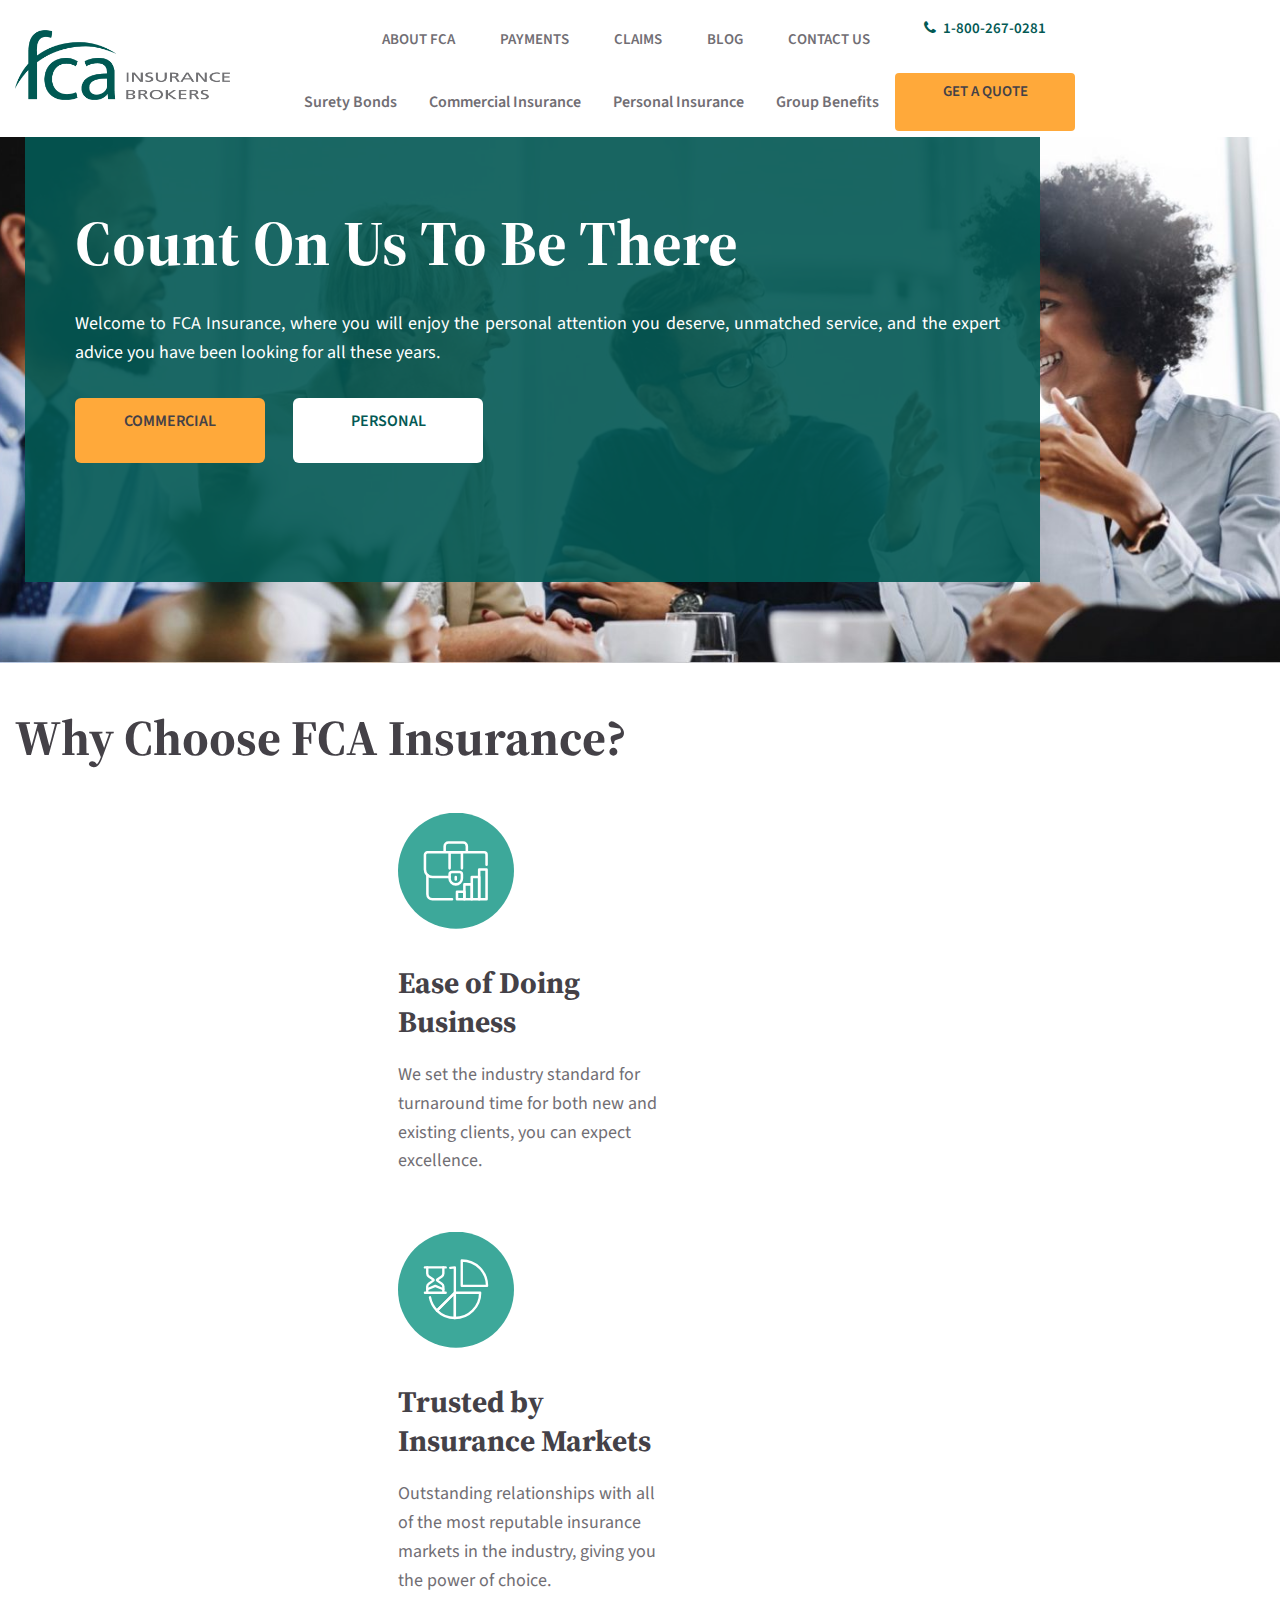
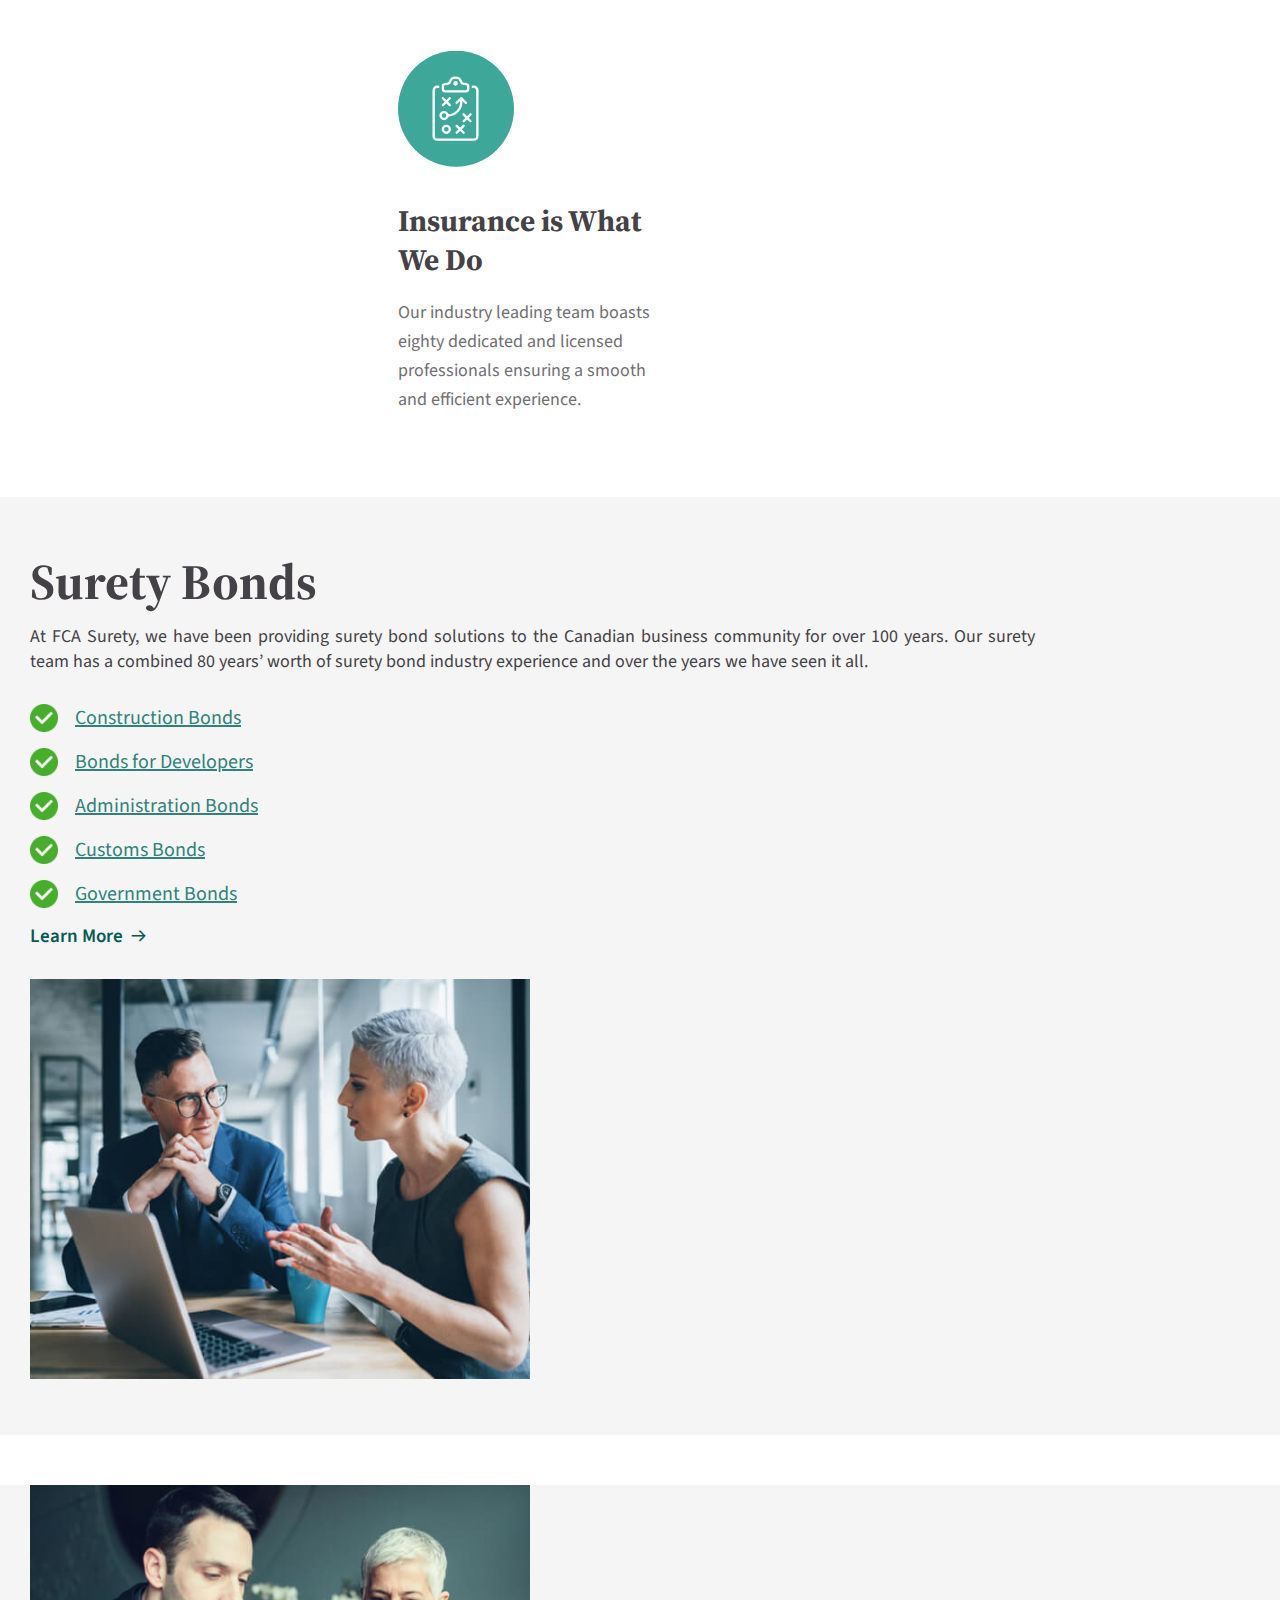
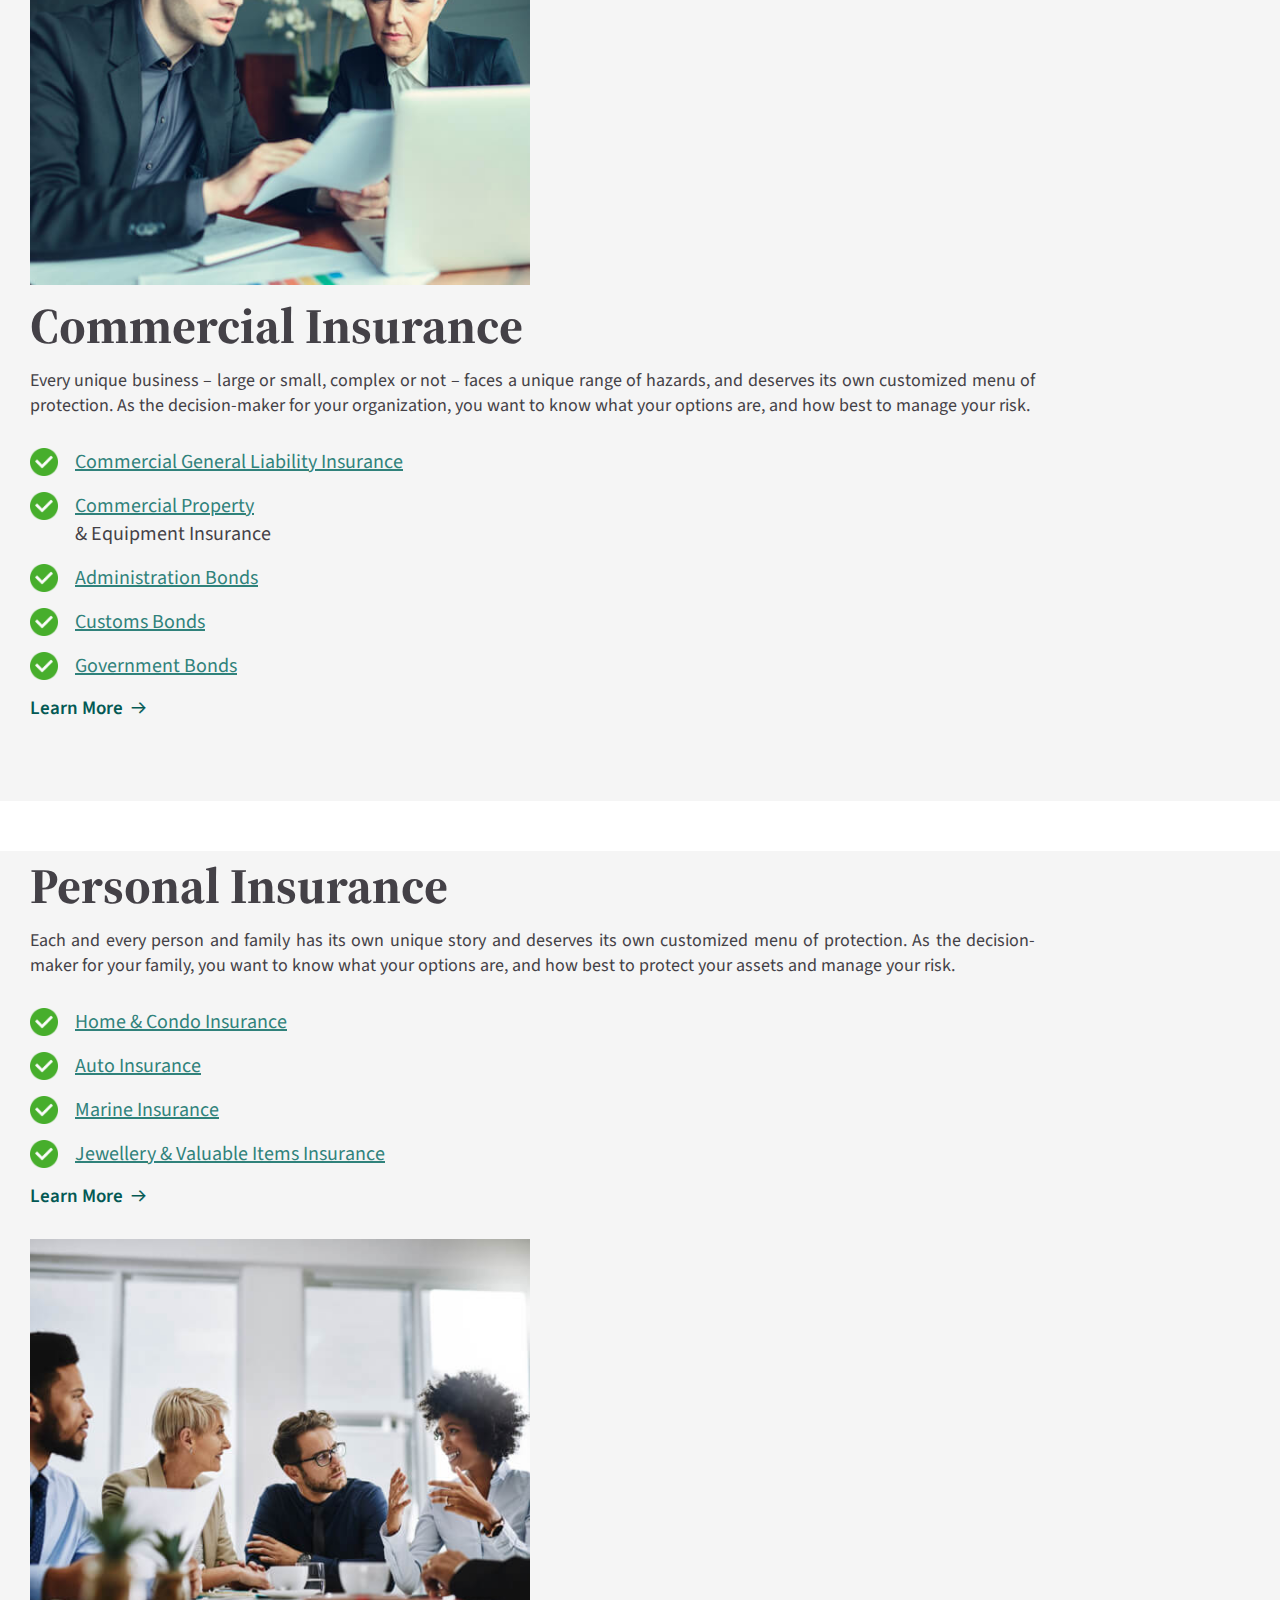
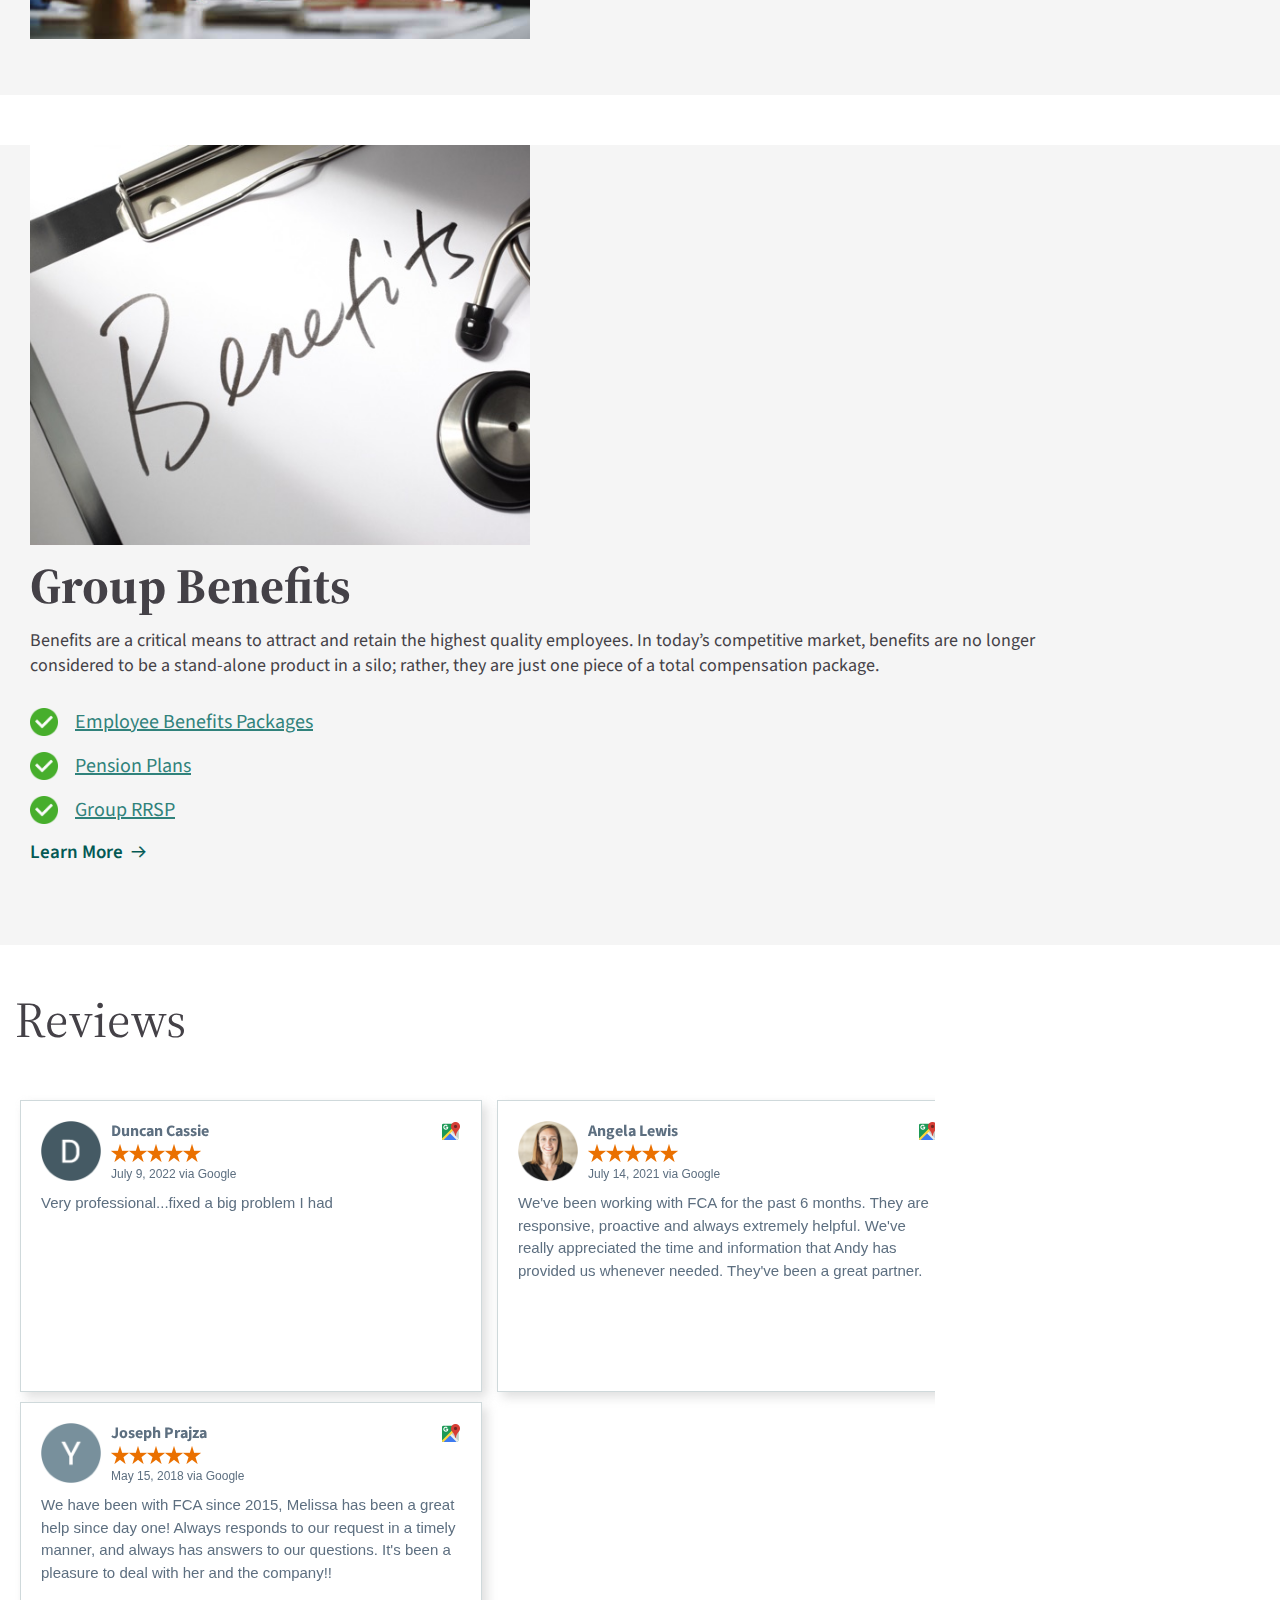
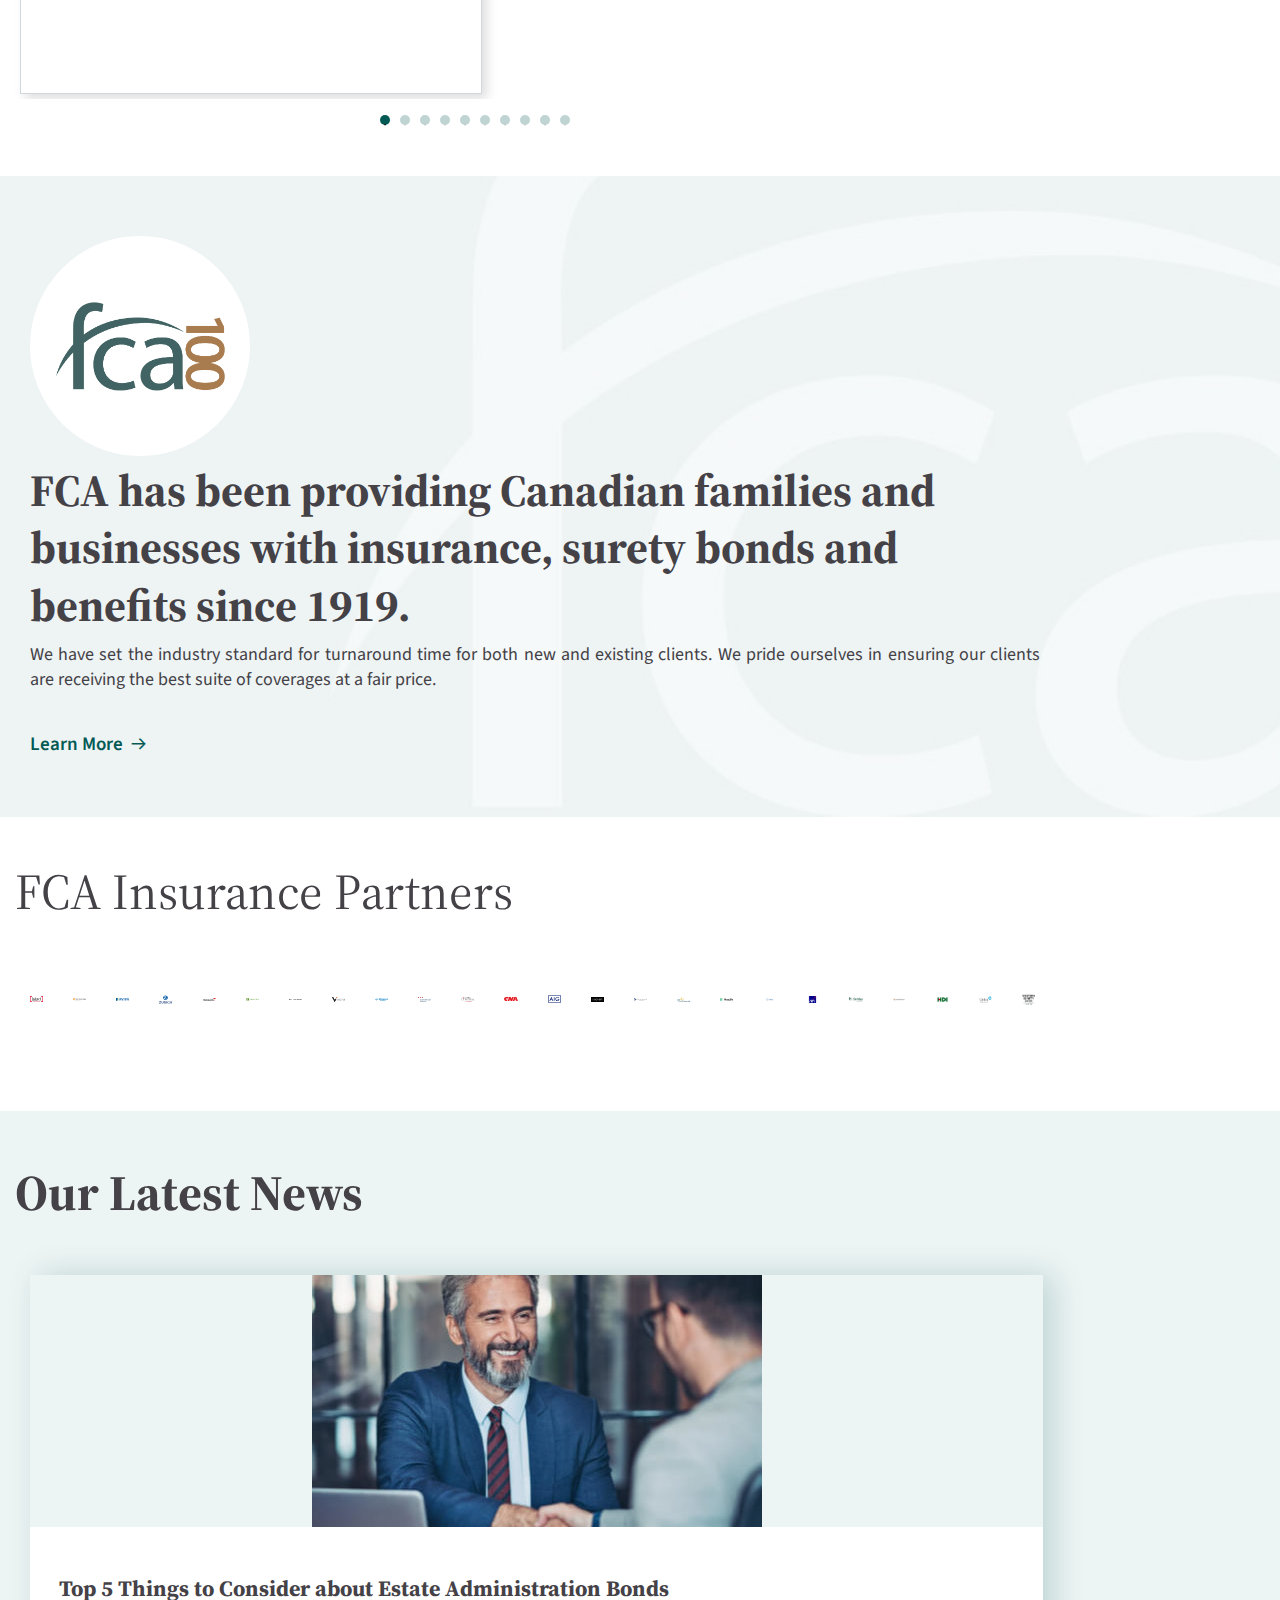
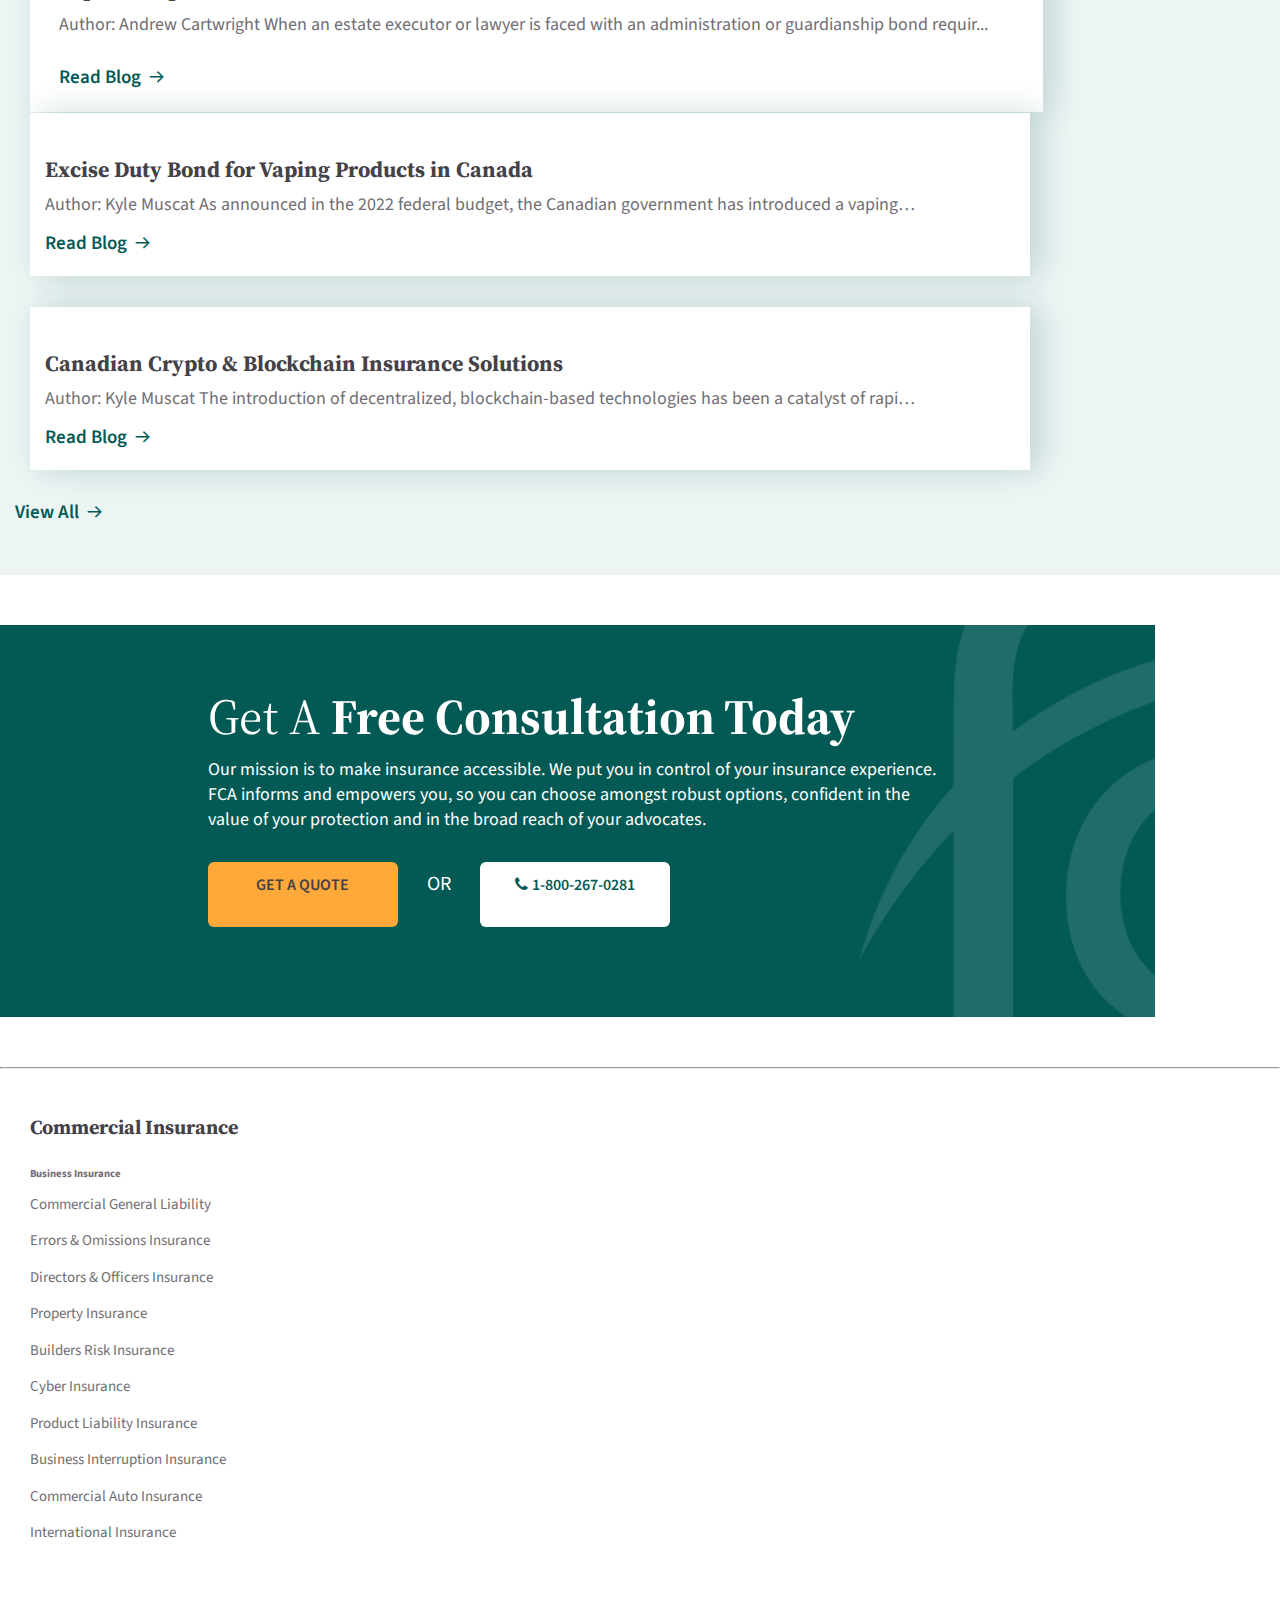
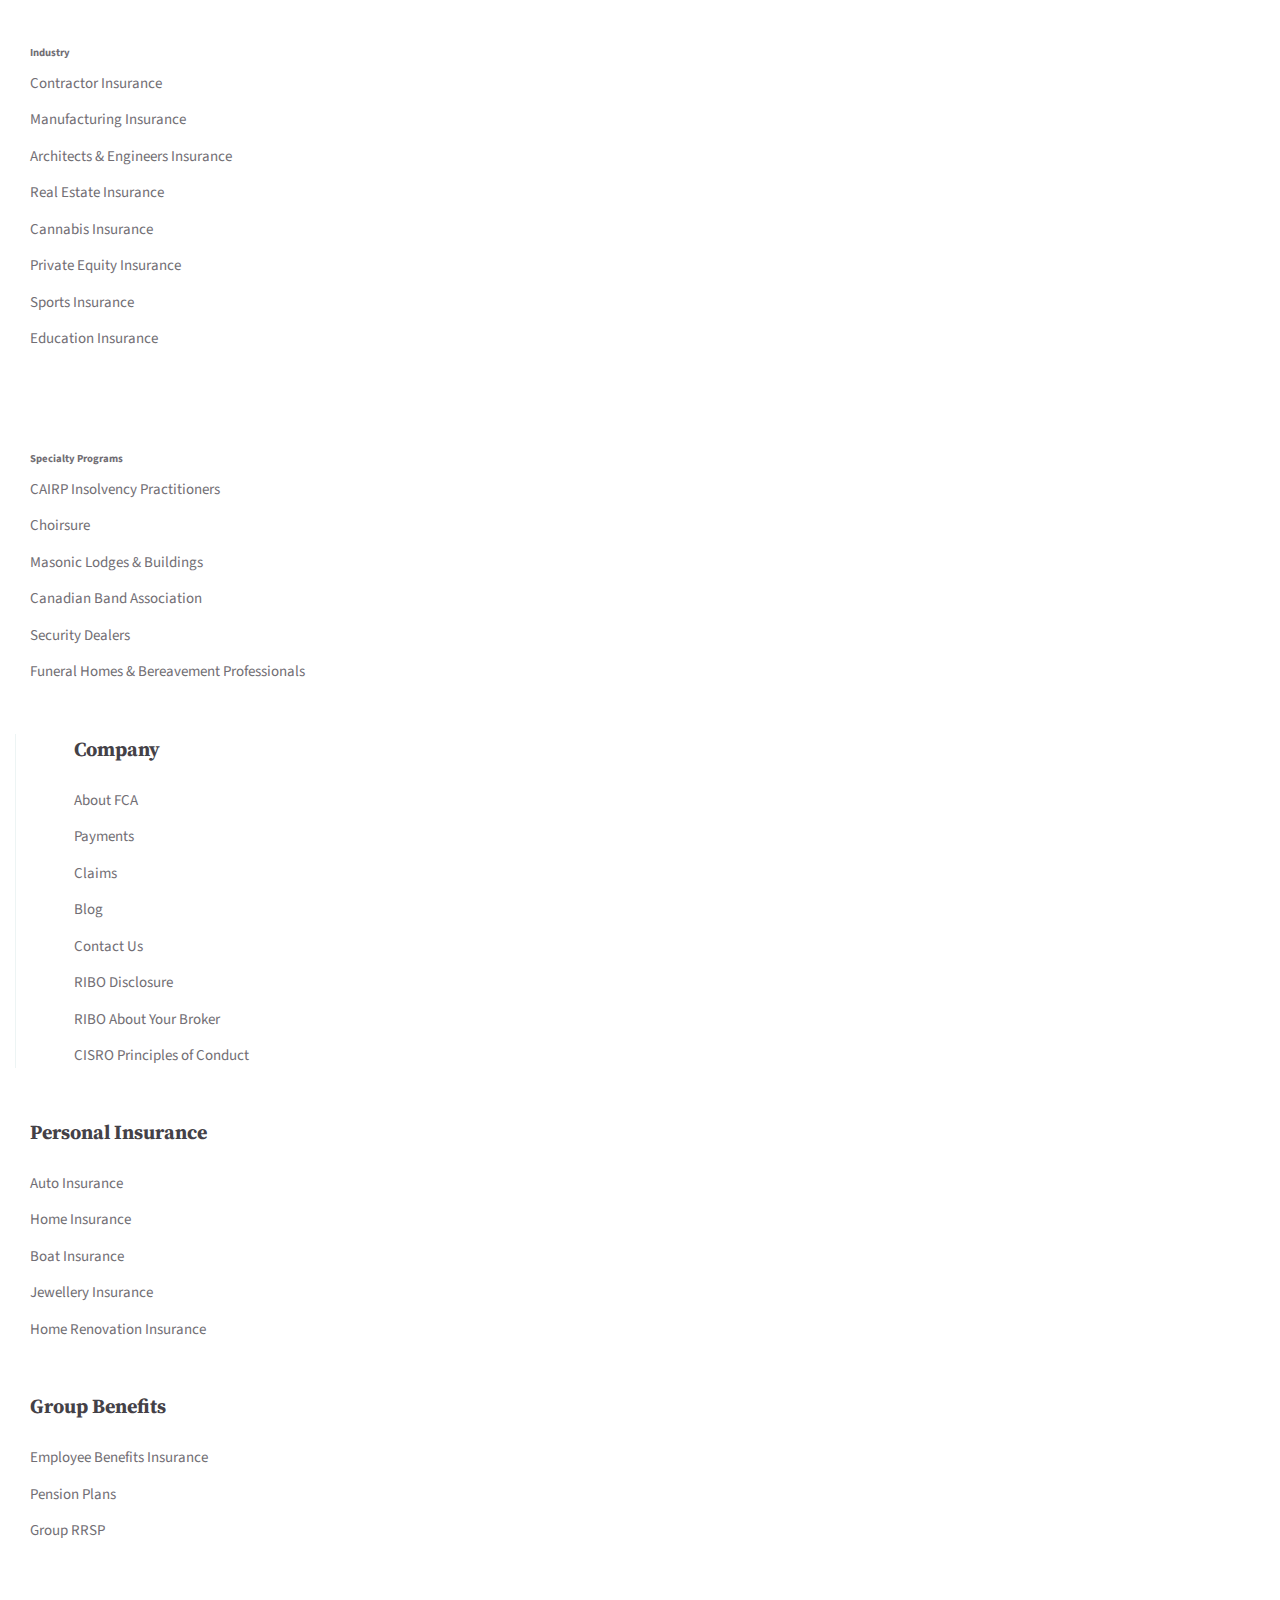
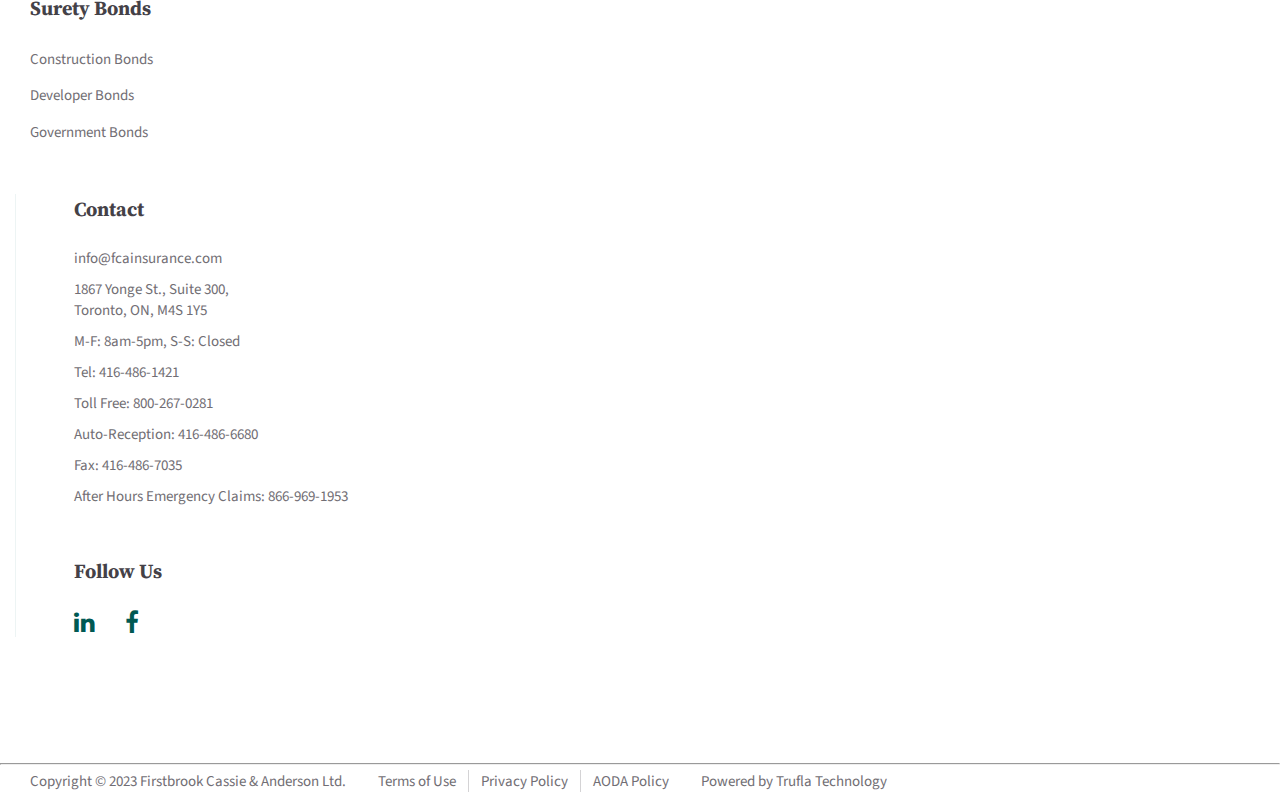
==== index.html @ ef861c51 "initial commit" ====
<!DOCTYPE html>
<html lang="en">

<head>
    <link rel="preconnect" href="https://fonts.googleapis.com">
    <link rel="preconnect" href="https://fonts.gstatic.com" crossorigin>
    <link href="https://fonts.googleapis.com/css2?family=Source+Serif+Pro:wght@400;600;700;900&display=swap" rel="stylesheet">
    <link rel="preconnect" href="https://fonts.googleapis.com">
    <link rel="preconnect" href="https://fonts.gstatic.com" crossorigin>
    <link href="https://fonts.googleapis.com/css2?family=Source+Sans+Pro:wght@400;600;700;900&display=swap" rel="stylesheet">
    <link href="https://cdn.jsdelivr.net/npm/bootstrap@5.2.2/dist/css/bootstrap.min.css" rel="stylesheet" integrity="sha384-Zenh87qX5JnK2Jl0vWa8Ck2rdkQ2Bzep5IDxbcnCeuOxjzrPF/et3URy9Bv1WTRi" crossorigin="anonymous">
    <link rel="stylesheet" href="https://cdnjs.cloudflare.com/ajax/libs/font-awesome/4.7.0/css/font-awesome.min.css">
    <meta charset="UTF-8">
    <meta http-equiv="X-UA-Compatible" content="IE=edge">
    <meta name="viewport" content="width=device-width, initial-scale=1.0">
    <title>Commercial & Personal Insurance | FCA Insurance Brokers</title>
    <link rel="shortcut icon" href="/assests/images/Fevicon.png" type="image/x-icon">
    <link rel="stylesheet" href="/assests/css/slick-theme.css">
    <link rel="stylesheet" href="/assests/css/slick.css">
    <link rel="stylesheet" href="/assests/css/main.css">
</head>

<body>
    <div id="wrapper">
        <!-- < -- Header section-- > -->
        <header class="site-header">
            <div class="container">
                <div class="header-wrap">
                    <div class="site-logo">
                        <a href="index.html">
                            <img src="./assests/images/site-logo.svg" alt="site-logo">
                        </a>
                    </div>
                    <div class="nav-bar">
                        <nav class="top-nav">
                            <ul>
                                <li>
                                    <a href="about-FCA.html">About FCA</a>
                                    <ul class="sub-menu">
                                        <li>
                                            <a href="#">Leadership Team</a>
                                        </li>
                                        <li>
                                            <a href="#">Client Executive Team</a>
                                        </li>
                                        <li>
                                            <a href="#">Community Involvement</a>
                                        </li>
                                        <li>
                                            <a href="#">Associations</a>
                                        </li>
                                        <li>
                                            <a href="#">FAQ</a>
                                        </li>
                                    </ul>
                                </li>
                                <li>
                                    <a href="payments.html">Payments</a>
                                </li>
                                <li>
                                    <a href="#">Claims</a>
                                </li>
                                <li>
                                    <a href="#">Blog</a>
                                </li>
                                <li>
                                    <a href="#">Contact Us</a>
                                </li>
                            </ul>
                            <div class="btn--call dis-flex align-center">
                                <a href="tel:18002670281">
                                    <i class="fa fa-phone" aria-hidden="true"></i>
                                    <span>1-800-267-0281</span>
                                </a>
                            </nav>
                        </nav>
                        <nav class="secondary-nav">
                            <ul>
                                <li class="sub-menu_three-child">
                                    <a href="#">Surety Bonds</a>
                                    <ul class="sub-menu-bonds">
                                        <li class="sub-menu-chil">
                                            <a href="#" class="title">Construction Bonds</a>
                                            <ul class="sub-menu-children">
                                                <li>
                                                    <a href="#">Bid Bonds</a>
                                                </li>
                                                <li>
                                                    <a href="#">Performance Bonds</a>
                                                </li>
                                                <li>
                                                    <a href="#">Labour & Material Payment Bonds</a>
                                                </li>
                                                <li>
                                                    <a href="#">FirstBond™ for New Contractors</a>
                                                </li>
                                                <li>
                                                    <a href="#">Construction Lien Bonds</a>
                                                </li>
                                            </ul>
                                        </li>
                                        <li class="sub-menu-chil">
                                            <a href="#" class="title">Developer Bonds</a>
                                            <ul class="sub-menu-children">
                                                <li>
                                                    <a href="#">Tarion Marketing & Warranty Bonds</a>
                                                </li>
                                                <li>
                                                    <a href="#">Deposit Financing Insurance</a>
                                                </li>
                                                <li>
                                                    <a href="#">Site Agreement & Subdivision Bonds</a>
                                                </li>
                                            </ul>
                                        </li>
                                        <li class="sub-menu-chil">
                                            <a href="#" class="title">Government Bonds</a>
                                            <ul class="sub-menu-children">
                                                <li>
                                                    <a href="#">Administration Bonds</a>
                                                </li>
                                                <li>
                                                    <a href="#">License and Permit Surety Bonds</a>
                                                </li>
                                                <li>
                                                    <a href="#">Customs Bonds</a>
                                                </li>
                                                <li>
                                                    <a href="#">Freight Broker Bonds</a>
                                                </li>
                                                <li>
                                                    <a href="#">Reclamation Bonds</a>
                                                </li>
                                            </ul>
                                        </li>
                                    </ul>
                                </li>
                                <li class="sub-menu_three-child">
                                    <a href="#">Commercial Insurance</a>
                                    <ul class="sub-menu-bonds">
                                        <li class="sub-menu-chil">
                                            <a href="#" class="title">Business Insurance</a>
                                            <ul class="sub-menu-children">
                                                <li>
                                                    <a href="#">Commercial General Liability</a>
                                                </li>
                                                <li>
                                                    <a href="#">Errors & Omissions Insurance</a>
                                                </li>
                                                <li>
                                                    <a href="#">Directors & Officers Insurance</a>
                                                </li>
                                                <li>
                                                    <a href="#">Property Insurance</a>
                                                </li>
                                                <li>
                                                    <a href="#">Builders Risk Insurance</a>
                                                </li>
                                                <li>
                                                    <a href="#">Cyber Insurance</a>
                                                </li>
                                                <li>
                                                    <a href="#">Product Liability Insurance</a>
                                                </li>
                                                <li>
                                                    <a href="#">Business Interruption Insurance</a>
                                                </li>
                                                <li>
                                                    <a href="#">Commercial Auto Insurance</a>
                                                </li>
                                                <li>
                                                    <a href="#">International Insurance</a>
                                                </li>
                                            </ul>
                                        </li>
                                        <li class="sub-menu-chil">
                                            <a href="#" class="title">Industry</a>
                                            <ul class="sub-menu-children">
                                                <li>
                                                    <a href="#">Contractor Insurance</a>
                                                </li>
                                                <li>
                                                    <a href="#">Manufacturing Insurance</a>
                                                </li>
                                                <li>
                                                    <a href="#">Architects & Engineers Insurance</a>
                                                </li>
                                                <li>
                                                    <a href="#">Real Estate Insurance</a>
                                                </li>
                                                <li>
                                                    <a href="#">Cannabis Insurance</a>
                                                </li>
                                                <li>
                                                    <a href="#">Private Equity Insurance</a>
                                                </li>
                                                <li>
                                                    <a href="#">Sports Insurance</a>
                                                </li>
                                                <li>
                                                    <a href="#">Education Insurance</a>
                                                </li>
                                            </ul>
                                        </li>
                                        <li class="sub-menu-chil">
                                            <a href="#" class="title">Specialty Programs</a>
                                            <ul class="sub-menu-children">
                                                <li>
                                                    <a href="#">CAIRP Insolvency Practitioners</a>
                                                </li>
                                                <li>
                                                    <a href="#">Choirsure</a>
                                                </li>
                                                <li>
                                                    <a href="#">Masonic Lodges & Buildings</a>
                                                </li>
                                                <li>
                                                    <a href="#">Canadian Band Association</a>
                                                </li>
                                                <li>
                                                    <a href="#">Security Dealers</a>
                                                </li>
                                                <li>
                                                    <a href="#">Funeral Homes & Bereavement Professionals</a>
                                                </li>
                                            </ul>
                                        </li>
                                    </ul>
                                </li>
                                <li class="sub-menu-children">
                                    <a href="#">Personal Insurance</a>
                                    <ul class="sub-menu-bonds">
                                        <li class="sub-menu-chil">
                                            <ul class="sub-menu-children">
                                                <li>
                                                    <a href="#">Home Insurance</a>
                                                </li>
                                                <li>
                                                    <a href="#">Boat Insurance</a>
                                                </li>
                                                <li>
                                                    <a href="#">Jewellery, Art & Collectible Insurance</a>
                                                </li>
                                                <li>
                                                    <a href="#">Home Renovation Insurance</a>
                                                </li>
                                                <li>
                                                    <a href="#">Auto Insurance</a>
                                                </li>
                                            </ul>
                                        </li>
                                    </ul>
                                </li>
                                <li class="sub-menu-children">
                                    <a href="#">Group Benefits</a>
                                    <ul class="sub-menu-bonds">
                                        <li class="sub-menu-chil">
                                            <ul class="sub-menu-children">
                                                <li>
                                                    <a href="#">Employee Benefits Insurance</a>
                                                </li>
                                                <li>
                                                    <a href="#">Pension Plans</a>
                                                </li>
                                                <li>
                                                    <a href="#">Group RRSP</a>
                                                </li>
                                            </ul>
                                        </li>
                                    </ul>
                                </li>
                            </ul>
                            <a href="#" class="btn-primary">
                                <span>Get</span>
                                <span>a</span>
                                <span>Quote</span>
                            </a>
                            <a href="tel:18002670281" class="btn--phone">
                                <i class="fa fa-phone" aria-hidden="true"></i>
                            </a>
                            <a href="#" class="menu-toggle">
                                <span></span>
                            </a>
                        </nav>
                    </div>
                </div>
            </div>
            <nav class="rightside-menu">
                <div class="header_content">
                    <a href="#">
                        <img src="/assests/images/site-logo.svg" alt="site-logo">
                    </a>
                    <a class="close-btn">
                        <i class="fa fa-times" aria-hidden="true"></i>
                    </a>
                </div>
                <div class="sub-menu">
                    <ul class="first-menu">
                        <li>
                            <a href="#">Surety Bonds</a>
                            <ul class="first-menu-child">
                                <li>
                                    <a href="#">Construction Bonds</a>
                                    <ul class="first-menu-children">
                                        <li>
                                            <a href="#">Bid Bonds</a>
                                        </li>
                                        <li>
                                            <a href="#">Performance Bonds</a>
                                        </li>
                                        <li>
                                            <a href="#">Labour & Material Payment Bonds</a>
                                        </li>
                                        <li>
                                            <a href="#">FirstBond™ for New Contractors</a>
                                        </li>
                                        <li>
                                            <a href="#">Construction Lien Bonds</a>
                                        </li>
                                    </ul>
                                </li>
                                <li>
                                    <a href="#">Developer Bonds</a>
                                    <ul class="first-menu-children">
                                        <li>
                                            <a href="#">Tarion Marketing & Warranty Bonds</a>
                                        </li>
                                        <li>
                                            <a href="#">Deposit Financing Insurance</a>
                                        </li>
                                        <li>
                                            <a href="#">Site Agreement & Subdivision Bonds</a>
                                        </li>
                                    </ul>
                                </li>
                                <li>
                                    <a href="#">Government Bonds</a>
                                    <ul class="first-menu-children">
                                        <li>
                                            <a href="#">Administration Bonds</a>
                                        </li>
                                        <li>
                                            <a href="#">License and Permit Surety Bonds</a>
                                        </li>
                                        <li>
                                            <a href="#">Customs Bonds</a>
                                        </li>
                                        <li>
                                            <a href="#">Freight Broker Bonds</a>
                                        </li>
                                        <li>
                                            <a href="#">Reclamation Bonds</a>
                                        </li>
                                    </ul>
                                </li>
                            </ul>
                        </li>
                        <li>
                            <a href="#">Commercial Insurance</a>
                            <ul class="first-menu-child">
                                <li>
                                    <a href="#">Business Insurance</a>
                                    <ul class="first-menu-children">
                                        <li>
                                            <a href="#">Commercial General Liability</a>
                                        </li>
                                        <li>
                                            <a href="#">Errors & Omissions Insurance</a>
                                        </li>
                                        <li>
                                            <a href="#">Directors & Officers Insurance</a>
                                        </li>
                                        <li>
                                            <a href="#">Property Insurance</a>
                                        </li>
                                        <li>
                                            <a href="#">Builders Risk Insurance</a>
                                        </li>
                                        <li>
                                            <a href="#">Cyber Insurance</a>
                                        </li>
                                        <li>
                                            <a href="#">Product Liability Insurance</a>
                                        </li>
                                        <li>
                                            <a href="#">Business Interruption Insurance</a>
                                        </li>
                                        <li>
                                            <a href="#">Commercial Auto Insurance</a>
                                        </li>
                                        <li>
                                            <a href="#">International Insurance</a>
                                        </li>
                                    </ul>
                                </li>
                                <li>
                                    <a href="#">Industry</a>
                                    <ul class="first-menu-children">
                                        <li>
                                            <a href="#">Contractor Insurance</a>
                                        </li>
                                        <li>
                                            <a href="#">Manufacturing Insurance</a>
                                        </li>
                                        <li>
                                            <a href="#">Architects & Engineers Insurance</a>
                                        </li>
                                        <li>
                                            <a href="#">Real Estate Insurance</a>
                                        </li>
                                        <li>
                                            <a href="#">Cannabis Insurance</a>
                                        </li>
                                        <li>
                                            <a href="#">Private Equity Insurance</a>
                                        </li>
                                        <li>
                                            <a href="#">Sports Insurance</a>
                                        </li>
                                        <li>
                                            <a href="#">Education Insurance</a>
                                        </li>
                                    </ul>
                                </li>
                                <li>
                                    <a href="#">Specialty Programs</a>
                                    <ul class="first-menu-children">
                                        <li>
                                            <a href="#">CAIRP Insolvency Practitioners</a>
                                        </li>
                                        <li>
                                            <a href="#">Choirsure</a>
                                        </li>
                                        <li>
                                            <a href="#">Masonic Lodges & Buildings</a>
                                        </li>
                                        <li>
                                            <a href="#">Canadian Band Association</a>
                                        </li>
                                        <li>
                                            <a href="#">Security Dealers</a>
                                        </li>
                                        <li>
                                            <a href="#">Funeral Homes & Bereavement Professionals</a>
                                        </li>
                                    </ul>
                                </li>
                            </ul>
                        </li>
                        <li>
                            <a href="#">Personal Insurance</a>
                            <ul class="first-menu-children child_only">
                                <li>
                                    <a href="#">Home Insurance</a>
                                </li>
                                <li>
                                    <a href="#">Boat Insurance</a>
                                </li>
                                <li>
                                    <a href="#">Jewellery, Art & Collectible Insurance</a>
                                </li>
                                <li>
                                    <a href="#">Home Renovation Insurance</a>
                                </li>
                                <li>
                                    <a href="#">Auto Insurance</a>
                                </li>
                            </ul>
                        </li>
                        <li>
                            <a href="#">Group Benefits</a>
                            <ul class="first-menu-children child_only">
                                <li>
                                    <a href="#">Employee Benefits Insurance</a>
                                </li>
                                <li>
                                    <a href="#">Pension Plans</a>
                                </li>
                                <li>
                                    <a href="#">Group RRSP</a>
                                </li>
                            </ul>
                        </li>
                        <li>
                            <a href="#">About FCA</a>
                            <ul class="first-menu-children child_only">
                                <li>
                                    <a href="#">Leadership Team</a>
                                </li>
                                <li>
                                    <a href="#">Client Executive Team</a>
                                </li>
                                <li>
                                    <a href="#">Community Involvement</a>
                                </li>
                                <li>
                                    <a href="#">Associations</a>
                                </li>
                                <li>
                                    <a href="#">FAQ</a>
                                </li>
                            </ul>
                        </li>
                        <ul class="first-menu-children d-block">
                            <li>
                                <a href="#">Payments</a>
                            </li>
                            <li>
                                <a href="#">Claims</a>
                            </li>
                            <li>
                                <a href="#">Blog</a>
                            </li>
                            <li>
                                <a href="#">Contact Us</a>
                            </li>
                        </ul>
                    </ul>
                </div>
                <div class="site-bar-btn text-center mb-4">
                    <a href="#" class="btn-primary">Get A Quote</a>
                    <a href="tel:18002670281" class="btn-primary btn-call">
                        <i class="fa fa-phone" aria-hidden="true"></i>1-800-267-0281
                    </a>
                </div>
            </nav>
            <div class="site-overlay"></div>
        </header>
        <main section="site-main">
            <section class="section section--hero">
                <div class="container">
                    <div class="row">
                        <div class="col-12 col-sm-12 col-md-7">
                            <div class="hero__content">
                                <div class="hero__card">
                                    <h1>Count On Us To Be There</h1>
                                    <p>Welcome to FCA Insurance, where you will enjoy the personal attention you deserve, unmatched service, and the expert advice you have been looking for all these years.</p>
                                    <div class="btn-grp">
                                        <a href="#" class="btn-primary">Commercial</a>
                                        <a href="#" class="btn-primary btn-secondary mr-0">Personal</a>
                                    </div>
                                </div>
                            </div>
                        </div>
                    </div>
                </div>
            </section>
            <div class="hero__content_bg cover"></div>
            <section class="section section--services">
                <div class="container">
                    <div class="section__title text-center">
                        <h1>Why Choose FCA Insurance?</h1>
                    </div>
                    <div class="services__cards">
                        <div class="row">
                            <div class="col-12 col-md-6 col-lg-4">
                                <div class="services__block text-center">
                                    <img src="/assests/images/oval-icon-bookbag.svg" alt="bookbag" width="116" height="116">
                                    <h2>Ease of Doing Business</h2>
                                    <p>We set the industry standard for turnaround time for both new and existing clients, you can expect excellence.</p>
                                </div>
                            </div>
                            <div class="col-12 col-md-6 col-lg-4">
                                <div class="services__block text-center">
                                    <img src="/assests/images/oval-icon-chart.svg" alt="chart" width="116" height="116">
                                    <h2>Trusted by Insurance Markets</h2>
                                    <p>Outstanding relationships with all of the most reputable insurance markets in the industry, giving you the power of choice.</p>
                                </div>
                            </div>
                            <div class="col-12 col-md-6 col-lg-4">
                                <div class="services__block text-center">
                                    <img src="/assests/images/oval-icon-strategy.svg" alt="strategy" width="116" height="116">
                                    <h2>Insurance is What We Do</h2>
                                    <p>Our industry leading team boasts eighty dedicated and licensed professionals ensuring a smooth and efficient experience.</p>
                                </div>
                            </div>
                        </div>
                    </div>
                </div>
            </section>
            <section class="section section--info mb-0">
                <div class="container">
                    <div class="row">
                        <div class="col-12 col-sm-6 col-md-5 order-2 order-sm-1">
                            <div class="info__text">
                                <h1>Surety Bonds</h1>
                                <p>At FCA Surety, we have been providing surety bond solutions to the Canadian business community for over 100 years. Our surety team has a combined 80 years’ worth of surety bond industry experience and over the years we have seen it all.</p>
                                <ul class="checklist">
                                    <li>
                                        <a href="#">Construction Bonds</a>
                                    </li>
                                    <li>
                                        <a href="#">Bonds for Developers</a>
                                    </li>
                                    <li>
                                        <a href="#">Administration Bonds</a>
                                    </li>
                                    <li>
                                        <a href="#">Customs Bonds</a>
                                    </li>
                                    <li>
                                        <a href="#">Government Bonds</a>
                                    </li>
                                </ul>
                                <a href="#" class="learn-more dis-inline-flex align-center">Learn More</a>
                            </div>
                        </div>
                        <div class="col-12 col-sm-6 col-md-6 order-1 order-sm-2">
                            <div class="info__image">
                                <img src="/assests/images/content-homepage-surety-bonds.jpg" alt="Business coworkers working together at office">
                            </div>
                        </div>
                    </div>
                </div>
            </section>
            <section class="section section--info pt-0 mb-0">
                <div class="container">
                    <div class="row">
                        <div class="col-12 col-sm-6 col-md-6">
                            <div class="info__image">
                                <img src="/assests/images/content-homepage-commercial-insurance.jpg" alt="Mature businesswoman, CEO, have meeting with her coworker.They are finishing paperwork. In front of them, on the desk, is laptop.">
                            </div>
                        </div>
                        <div class="col-12 col-sm-6 col-md-5">
                            <div class="info__text">
                                <h1>Commercial Insurance</h1>
                                <p>Every unique business – large or small, complex or not – faces a unique range of hazards, and deserves its own customized menu of protection. As the decision-maker for your organization, you want to know what your options are, and how best to manage your risk.</p>
                                <ul class="checklist mb-3">
                                    <li>
                                        <a href="#">Commercial General Liability Insurance</a>
                                    </li>
                                    <li>
                                        <a href="#">Commercial Property</a><br>
                                        <span> & Equipment Insurance</span>
                                    </li>
                                    <li>
                                        <a href="#">Administration Bonds</a>
                                    </li>
                                    <li>
                                        <a href="#">Customs Bonds</a>
                                    </li>
                                    <li>
                                        <a href="#">Government Bonds</a>
                                    </li>
                                </ul>
                                <a href="#" class="learn-more dis-inline-flex align-center">Learn More</a>
                            </div>
                        </div>
                    </div>
                </div>
            </section>
            <section class="section section--info pt-0 mb-0">
                <div class="container">
                    <div class="row">
                        <div class="col-12 col-sm-6 col-md-5 order-2 order-sm-1">
                            <div class="info__text">
                                <h1>Personal Insurance</h1>
                                <p>Each and every person and family has its own unique story and deserves its own customized menu of protection. As the decision-maker for your family, you want to know what your options are, and how best to protect your assets and manage your risk.</p>
                                <ul class="checklist">
                                    <li>
                                        <a href="#">Home & Condo Insurance</a>
                                    </li>
                                    <li>
                                        <a href="#">Auto Insurance</a><br>
                                    </li>
                                    <li>
                                        <a href="#">Marine Insurance</a>
                                    </li>
                                    <li>
                                        <a href="#">Jewellery & Valuable Items Insurance</a>
                                    </li>
                                </ul>
                                <a href="#" class="learn-more dis-inline-flex align-center">Learn More</a>
                            </div>
                        </div>
                        <div class="col-12 col-sm-6 order-1 order-sm-2">
                            <div class="info__image">
                                <img src="/assests/images/content-homepage-personal-insurance.jpg" alt="Shot of a group of businesspeople sitting together in a meeting">
                            </div>
                        </div>
                    </div>
                </div>
            </section>
            <section class="section section--info pt-0">
                <div class="container">
                    <div class="row">
                        <div class="col-12 col-sm-6 col-md-6">
                            <div class="info__image">
                                <img src="/assests/images/hero-employee-benefits-overlay.jpg" alt="Healthcare concept. ">
                            </div>
                        </div>
                        <div class="col-12 col-sm-6 col-md-5">
                            <div class="info__text">
                                <h1>Group Benefits</h1>
                                <p>Benefits are a critical means to attract and retain the highest quality employees. In today’s competitive market, benefits are no longer considered to be a stand-alone product in a silo; rather, they are just one piece of a total compensation package.</p>
                                <ul class="checklist">
                                    <li>
                                        <a href="#">Employee Benefits Packages</a>
                                    </li>
                                    <li>
                                        <a href="#">Pension Plans</a>
                                    </li>
                                    <li>
                                        <a href="#">Group RRSP</a>
                                    </li>
                                </ul>
                                <a href="#" class="learn-more dis-inline-flex align-center">Learn More</a>
                            </div>
                        </div>
                    </div>
                </div>
            </section>
            <section class="section section--testimonial">
                <div class="container">
                    <div class="section__title text-center">
                        <h1>Reviews</h1>
                    </div>
                    <div class="testimonial__slider row"> 
                        <div class="card_slider">
                            <div class="dis-flex">
                                <div class="testimonial-image">
                                    <img src="/assests/images/unnamed-1.png" alt="testimonial-image">
                                </div>
                                <div class="testimonial-details">
                                    <i class="google-map_icon"></i>
                                    <h5>Duncan Cassie</h5>
                                    <div class="star-image"></div>
                                    <p>July 9, 2022 via Google</p>
                                </div>
                            </div>
                            <p>Very professional...fixed a big problem I had</p>
                        </div>
                        <div class="card_slider">
                            <div class="dis-flex">
                                <div class="testimonial-image">
                                    <img src="/assests/images/unnamed-2.png" alt="testimonial-image">
                                </div>
                                <div class="testimonial-details">
                                    <i class="google-map_icon"></i>
                                    <h5>Angela Lewis</h5>
                                    <div class="star-image"></div>
                                    <p>July 14, 2021 via Google</p>
                                </div>
                            </div>
                            <p>We've been working with FCA for the past 6 months. They are responsive, proactive and always extremely helpful. We've really appreciated the time and information that Andy has provided us whenever needed. They've been a great partner.</p>
                        </div>
                        <div class="card_slider">
                            <div class="dis-flex">
                                <div class="testimonial-image">
                                    <img src="/assests/images/unnamed-3.png" alt="testimonial-image">
                                </div>
                                <div class="testimonial-details">
                                    <i class="google-map_icon"></i>
                                    <h5>Scott Carroll</h5>
                                    <div class="star-image"></div>
                                    <p>July 14, 2021 via Google</p>
                                </div>
                            </div>
                            <p>Working with the FCA insurance team of Michael and Stephanie has been an amazing experience. They have been quick, reliable and easy to approach for all my insurance needs. They have been extremely helpful, patient and willing to answer my endless questions. It's great to work... <a href="#" class="read-more">Read more</a></p>
                        </div>
                        <div class="card_slider">
                            <div class="dis-flex">
                                <div class="testimonial-image">
                                    <img src="/assests/images/unnamed-4.png" alt="testimonial-image">
                                </div>
                                <div class="testimonial-details">
                                    <i class="google-map_icon"></i>
                                    <h5>A Shahabadi</h5>
                                    <div class="star-image"></div>
                                    <p>June 9, 2021 via Google</p>
                                </div>
                            </div>
                            <p>We have been working with FCA for several years.
                                We highly recommend FCA insurance brokers because they are very knowledgeable and fair.</p>
                        </div>
                        <div class="card_slider">
                            <div class="dis-flex">
                                <div class="testimonial-image">
                                    <img src="/assests/images/unnamed-5.png" alt="testimonial-image">
                                </div>
                                <div class="testimonial-details">
                                    <i class="google-map_icon"></i>
                                    <h5>morteza motavalizadeh ardakani</h5>
                                    <div class="star-image"></div>
                                    <p>June 9, 2021 via Google</p>
                                </div>
                            </div>
                            <p>We (Enscon Ltd.) have been working with FCA since 2018 and we have very good experience with them. the service is excellent and on time. They are very knowledgeable and always takes the costumer sides. Mike is in touch with us and he take care our important items on time and... <a href="#" class="read-more">Read more</a></p>
                        </div>
                        <div class="card_slider">
                            <div class="dis-flex">
                                <div class="testimonial-image">
                                    <img src="/assests/images/unnamed-6.png" alt="testimonial-image">
                                </div>
                                <div class="testimonial-details">
                                    <i class="google-map_icon"></i>
                                    <h5>London Trackwork</h5>
                                    <div class="star-image"></div>
                                    <p>June 7, 2021 via Google</p>
                                </div>
                            </div>
                            <p>FCA Insurance has provided our small business with excellent service and a number of great products over the years. Jamie, Tyler, Madame, Marla, Lorna and the whole team at FCA are always available to help answer your questions and concerns. We will continue to use their... <a href="#" class="read-more">Read more</a></p>
                        </div>
                        <div class="card_slider">
                            <div class="dis-flex">
                                <div class="testimonial-image">
                                    <img src="/assests/images/unnamed-7.png" alt="testimonial-image">
                                </div>
                                <div class="testimonial-details">
                                    <i class="google-map_icon"></i>
                                    <h5>Uptownn Developments Inc</h5>
                                    <div class="star-image"></div>
                                    <p>June 3, 2021 via Google</p>
                                </div>
                            </div>
                            <p>Dealing with Mike Di Pinto is always a pleasure. Very easy to work with and great service.</p>
                        </div>
                        <div class="card_slider">
                            <div class="dis-flex">
                                <div class="testimonial-image">
                                    <img src="/assests/images/unnamed-8.png" alt="testimonial-image">
                                </div>
                                <div class="testimonial-details">
                                    <i class="google-map_icon"></i>
                                    <h5>Sameer Pichumani</h5>
                                    <div class="star-image"></div>
                                    <p>May 31, 2021 via Google</p>
                                </div>
                            </div>
                            <p>Good value and quick response time. The team is knowledgeable and understands insurance matters well.</p>
                        </div>
                        <div class="card_slider">
                            <div class="dis-flex">
                                <div class="testimonial-image">
                                    <img src="/assests/images/unnamed-9.png" alt="testimonial-image">
                                </div>
                                <div class="testimonial-details">
                                    <i class="google-map_icon"></i>
                                    <h5>Rose Cornacchia</h5>
                                    <div class="star-image"></div>
                                    <p>May 31, 2021 via Google</p>
                                </div>
                            </div>
                            <p>I have been with FCA insurance now for a few years and have always received exceptional service by our agent Mike Dipinto.He always responds quickly to any questions and explains every aspect of the policy. He is extremely knowledgeable and makes recommendations based on our... <a href="#" class="read-more">Read more</a></p>
                        </div>
                        <div class="card_slider">
                            <div class="dis-flex">
                                <div class="testimonial-image">
                                    <img src="/assests/images/unnamed-10.png" alt="testimonial-image">
                                </div>
                                <div class="testimonial-details">
                                    <i class="google-map_icon"></i>
                                    <h5>Shaun Z</h5>
                                    <div class="star-image"></div>
                                    <p>May 31, 2021 via Google</p>
                                </div>
                            </div>
                            <p>FCA Insurance has helped our company across many different projects for years now. Michael Di Pinto is easy and friendly to work with and I highly recommend their services to anyone searching for a well suited insurance broker.</p>
                        </div>
                        <div class="card_slider">
                            <div class="dis-flex">
                                <div class="testimonial-image">
                                    <img src="/assests/images/unnamed-11.png" alt="testimonial-image">
                                </div>
                                <div class="testimonial-details">
                                    <i class="google-map_icon"></i>
                                    <h5>Glen Yussuf</h5>
                                    <div class="star-image"></div>
                                    <p>April 28, 2021 via Google</p>
                                </div>
                            </div>
                            <p>We have been with FCA for many years now and working with Tyler Tisdale is a pleasure. Awesome service and above and beyond taking care of our business!!! Thank you and your team!!!</p>
                        </div>
                        <div class="card_slider">
                            <div class="dis-flex">
                                <div class="testimonial-image">
                                    <img src="/assests/images/unnamed-12.png" alt="testimonial-image">
                                </div>
                                <div class="testimonial-details">
                                    <i class="google-map_icon"></i>
                                    <h5>Gihan Fonseka</h5>
                                    <div class="star-image"></div>
                                    <p>April 21, 2021 via Google</p>
                                </div>
                            </div>
                            <p>As a small business owner, things like insurance can be Daunting. Andrew Cartwright at FCA insurance was quick, responsive, and helped us with all questions we needed so we were confident that we were covered.</p>
                        </div>
                        <div class="card_slider">
                            <div class="dis-flex">
                                <div class="testimonial-image">
                                    <img src="/assests/images/unnamed-13.png" alt="testimonial-image">
                                </div>
                                <div class="testimonial-details">
                                    <i class="google-map_icon"></i>
                                    <h5>Jenna G</h5>
                                    <div class="star-image"></div>
                                    <p>March 31, 2021 via Google</p>
                                </div>
                            </div>
                            <p>Storeforce Solutions Inc. has worked with FCA Insurance Brokers as our Group Benefits and Retirement Broker since 2018.
                                Todd has been a great partner in navigating difficult benefits claims, and in working with our benefits provider to resolve time sensitive questions or... <a href="#" class="read-more">Read more</a></p>
                        </div>
                        <div class="card_slider">
                            <div class="dis-flex">
                                <div class="testimonial-image">
                                    <img src="/assests/images/unnamed-14.png" alt="testimonial-image">
                                </div>
                                <div class="testimonial-details">
                                    <i class="google-map_icon"></i>
                                    <h5>Marite Avens</h5>
                                    <div class="star-image"></div>
                                    <p>March 30, 2021 via Google</p>
                                </div>
                            </div>
                            <p>We recently switched to FCA and we have not been disappointed. Every experience we have had with the folks at FCA has been positive. Everyone we deal with is responsive, knowledgeable and beyond helpful and attentive to our needs and requirements.</p>
                        </div>
                        <div class="card_slider">
                            <div class="dis-flex">
                                <div class="testimonial-image">
                                    <img src="/assests/images/unnamed-15.png" alt="testimonial-image">
                                </div>
                                <div class="testimonial-details">
                                    <i class="google-map_icon"></i>
                                    <h5>Cameron Dewar</h5>
                                    <div class="star-image"></div>
                                    <p>November 27, 2021 via Google</p>
                                </div>
                            </div>
                            <p>Jamie and his team have been great to deal with, providing transparent advice and excellent service!</p>
                        </div>
                        <div class="card_slider">
                            <div class="dis-flex">
                                <div class="testimonial-image">
                                    <img src="/assests/images/unnamed-16.png" alt="testimonial-image">
                                </div>
                                <div class="testimonial-details">
                                    <i class="google-map_icon"></i>
                                    <h5>Lauren Lee</h5>
                                    <div class="star-image"></div>
                                    <p>November 19, 2019 via Google</p>
                                </div>
                            </div>
                            <p>Exceptional client service from Jamie. Was able to assist us with a unique issue and was always very responsive.</p>
                        </div>
                        <div class="card_slider">
                            <div class="dis-flex">
                                <div class="testimonial-image">
                                    <img src="/assests/images/unnamed-17.png" alt="testimonial-image">
                                </div>
                                <div class="testimonial-details">
                                    <i class="google-map_icon"></i>
                                    <h5>Carol Parker</h5>
                                    <div class="star-image"></div>
                                    <p>March 30, 2019 via Google</p>
                                </div>
                            </div>
                            <p>Carol Parker
                                1 review
                                5 days ago-Edit
                                It's time to say "Thank You". For almost 10 years FCA has provided all our Commercial Insurance needs, including Multi-Peril & Automobile Insurance, Directors/Officers & Professional/Cyber Liability.
                                To us, Laura Ballardin, our Agent, is... <a href="#" class="read-more">Read more</a>
                            </p>
                        </div>
                        <div class="card_slider">
                            <div class="dis-flex">
                                <div class="testimonial-image">
                                    <img src="/assests/images/unnamed-18.png" alt="testimonial-image">
                                </div>
                                <div class="testimonial-details">
                                    <i class="google-map_icon"></i>
                                    <h5>Joseph Prajza</h5>
                                    <div class="star-image"></div>
                                    <p>May 17, 2018 via Google</p>
                                </div>
                            </div>
                            <p>My business is insured with FCA and it has been a pleasure dealing with Melissa Starkey. She extremely knowledgeable, professional, polite and always there to answer questions. I am always confident that she will have my best interest in mind. I would highly recommend FCA.</p>
                        </div>
                        <div class="card_slider">
                            <div class="dis-flex">
                                <div class="testimonial-image">
                                    <img src="/assests/images/unnamed-19.png" alt="testimonial-image">
                                </div>
                                <div class="testimonial-details">
                                    <i class="google-map_icon"></i>
                                    <h5>Joseph Prajza</h5>
                                    <div class="star-image"></div>
                                    <p>May 15, 2018 via Google</p>
                                </div>
                            </div>
                            <p>We have been with FCA since 2015, Melissa has been a great help since day one! Always responds to our request in a timely manner, and always has answers to our questions. It's been a pleasure to deal with her and the company!!</p>
                        </div>
                    </div>
                </div>
            </section>
            <section class="section section--benifits">
                <div class="container">
                    <div class="row">
                        <div class="col-12 col-sm-4">
                            <div class="benifits__logo text-center">
                                <img src="/assests/images/benifits-logo.svg" alt="benifits-logo">
                            </div>
                        </div>
                        <div class="col-12 col-sm-8">
                            <div class="benifits__info">
                                <h1>FCA has been providing Canadian families and businesses with insurance, surety bonds and benefits since 1919.</h1>
                                <p style="text-align: justify;">We have set the industry standard for turnaround time for both new and existing clients. We pride ourselves in ensuring our clients are receiving the best suite of coverages at a fair price.</p>
                                <a href="#" class="learn-more dis-inline-flex align-center">Learn More</a>
                            </div>
                        </div>
                    </div>
                </div>
            </section>
            <section class="section section--partners">
                <div class="container">
                    <div class="section__title text-center">
                        <h1>FCA Insurance Partners</h1>
                    </div>
                    <div class="row dis-flex align-center justify-center">
                        <div class="col-6 col-sm-3 col-md-3 col-lg-2">
                            <div class="partners__logo">
                                <img src="/assests/images/logo-intact-insurance.svg" alt="Intact Insurance">
                            </div>
                        </div>
                        <div class="col-6 col-sm-3 col-md-3 col-lg-2">
                            <div class="partners__logo">
                                <img src="/assests/images/logo-northbridge-insurance.svg" alt="Northbridge Insurance">
                            </div>
                        </div>
                        <div class="col-6 col-sm-3 col-md-3 col-lg-2">
                            <div class="partners__logo">
                                <img src="/assests/images/logo-aviva-insurance.svg" alt="Aviva Insurance">
                            </div>
                        </div>
                        <div class="col-6 col-sm-3 col-md-3 col-lg-2">
                            <div class="partners__logo text-center">
                                <img src="/assests/images/logo-zurich.svg" alt="zurich Insurance" height="63" width="104">
                            </div>
                        </div>
                        <div class="col-6 col-sm-3 col-md-3 col-lg-2">
                            <div class="partners__logo">
                                <img src="/assests/images/logo-travelers.svg" alt="Travelers Insurance">
                            </div>
                        </div>
                        <div class="col-6 col-sm-3 col-md-3 col-lg-2">
                            <div class="partners__logo">
                                <img src="/assests/images/logo-trisura.svg" alt="Trisura Specialty Insurance">
                            </div>
                        </div>
                        <div class="col-6 col-sm-3 col-md-3 col-lg-2">
                            <div class="partners__logo">
                                <img src="/assests/images/logo-chubb-insurance.svg" alt="Chubb Insurance">
                            </div>
                        </div>
                        <div class="col-6 col-sm-3 col-md-3 col-lg-2">
                            <div class="partners__logo">
                                <img src="/assests/images/victor-logo.png" alt="Victor Insurance">
                            </div>
                        </div>
                        <div class="col-6 col-sm-3 col-md-3 col-lg-2">
                            <div class="partners__logo">
                                <img src="/assests/images/logo-wawanesa-insurance.svg" alt="Wawanesa Insurance">
                            </div>
                        </div>
                        <div class="col-6 col-sm-3 col-md-3 col-lg-2">
                            <div class="partners__logo">
                                <img src="/assests/images/logo-economical-insurance.svg" alt="Economical Insurance">
                            </div>
                        </div>
                        <div class="col-6 col-sm-3 col-md-3 col-lg-2">
                            <div class="partners__logo">
                                <img src="/assests/images/logo-gore-mutual.svg" alt="Gore Mutual Insurance">
                            </div>
                        </div>
                        <div class="col-6 col-sm-3 col-md-3 col-lg-2">
                            <div class="partners__logo">
                                <img src="/assests/images/logo-cna.svg" alt="CNA Insurance">
                            </div>
                        </div>
                        <div class="col-6 col-sm-3 col-md-3 col-lg-2">
                            <div class="partners__logo text-center">
                                <img src="/assests/images/logo-aig.svg" alt="AIG Insurance" width="112" height="64">
                            </div>
                        </div>
                        <div class="col-6 col-sm-3 col-md-3 col-lg-2">
                            <div class="partners__logo">
                                <img src="/assests/images/logo-lloyds.svg" alt="Lloyd's of London Insurance">
                            </div>
                        </div>
                        <div class="col-6 col-sm-3 col-md-3 col-lg-2">
                            <div class="partners__logo">
                                <img src="/assests/images/logo-liberty-mutual-insurance.svg" alt="Liberty Mutual Insurance">
                            </div>
                        </div>
                        <div class="col-6 col-sm-3 col-md-3 col-lg-2">
                            <div class="partners__logo">
                                <img src="/assests/images/logo-sun-life-financial.svg" alt="Sun Life Financial Insurance">
                            </div>
                        </div>
                        <div class="col-6 col-sm-3 col-md-3 col-lg-2">
                            <div class="partners__logo">
                                <img src="/assests/images/logo-manulife.svg" alt="Manulife Insurance">
                            </div>
                        </div>
                        <div class="col-6 col-sm-3 col-md-3 col-lg-2">
                            <div class="partners__logo">
                                <img src="/assests/images/logo-Arch.png" alt="Arch Insurance">
                            </div>
                        </div>
                        <div class="col-6 col-sm-3 col-md-3 col-lg-2">
                            <div class="partners__logo">
                                <img src="/assests/images/axa-logo.png" alt="Axa Insurance">
                            </div>
                        </div>
                        <div class="col-6 col-sm-3 col-md-3 col-lg-2">
                            <div class="partners__logo">
                                <img src="/assests/images/logo-berkley.png" alt="Berkley Insurance">
                            </div>
                        </div>
                        <div class="col-6 col-sm-3 col-md-3 col-lg-2">
                            <div class="partners__logo">
                                <img src="/assests/images/logo-ecclesiastical.jpeg" alt="Ecclesiastical Specialist Insurance">
                            </div>
                        </div>
                        <div class="col-6 col-sm-3 col-md-3 col-lg-2">
                            <div class="partners__logo">
                                <img src="/assests/images/logo-hdi.png" alt="HDI Global SE Insurance">
                            </div>
                        </div>
                        <div class="col-6 col-sm-3 col-md-3 col-lg-2">
                            <div class="partners__logo">
                                <img src="/assests/images/logo-unica-logo.jpeg" alt="Unica Insurance">
                            </div>
                        </div>
                        <div class="col-6 col-sm-3 col-md-3 col-lg-2">
                            <div class="partners__logo">
                                <img src="/assests/images/logo-western-surety.png" alt="Western Surety Insurance">
                            </div>
                        </div>
                    </div>
                </div>
            </section>
            <section class="section section--news">
                <div class="container">
                    <div class="section__title text-center">
                        <h1>Our Latest News</h1>
                    </div>
                    <div class="row">
                        <div class="col-12 col-sm-12 col-md-5">
                            <div class="news__card">
                                <a href="#">
                                    <div class="news-image"></div>
                                </a>
                                <div class="news__detail">
                                    <a href="#">
                                        <h5>Top 5 Things to Consider about Estate Administration Bonds</h5>
                                    </a>
                                    <p>Author: Andrew Cartwright When an estate executor or lawyer is faced with an administration or guardianship bond requir...</p>
                                    <a href="#" class="read-blog dis-inline-flex align-center">Read Blog </a>
                                </div>
                            </div>
                        </div>
                        <div class="col-12 col-sm-12 col-md-7">
                            <div class="card__blog">
                                <div class="row">
                                    <div class="col-12 col-sm-12 col-md-5 pr-0">
                                        <a href="#">
                                            <div class="news-image"></div>
                                        </a>
                                    </div>
                                    <div class="col-12 col-sm-12 col-md-7 pl-0">
                                        <div class="news__detail">
                                            <a href="#">
                                                <h5>Excise Duty Bond for Vaping Products in Canada</h5>
                                            </a>
                                            <p>Author: Kyle Muscat As announced in the 2022 federal budget, the Canadian government has introduced a vaping…</p>
                                            <a href="#" class="read-blog dis-inline-flex align-center">Read Blog </a>
                                        </div>
                                    </div>
                                </div>
                                <div class="row">
                                    <div class="col-12 col-sm-12 col-md-5 pr-0">
                                        <a href="#">
                                            <div class="news-image news-image_blog"></div>
                                        </a>
                                    </div>
                                    <div class="col-12 col-sm-12 col-md-7 pl-0">
                                        <div class="news__detail">
                                            <a href="#">
                                                <h5>Canadian Crypto & Blockchain Insurance Solutions</h5>
                                            </a>
                                            <p>Author: Kyle Muscat The introduction of decentralized, blockchain-based technologies has been a catalyst of rapi…</p>
                                            <a href="#" class="read-blog dis-inline-flex align-center">Read Blog </a>
                                        </div>
                                    </div>
                                </div>
                            </div>
                        </div>
                    </div>
                    <a href="#" class="read-blog dis-inline-flex align-center">View All</a>
                </div>
            </section>
            <section class="section section--contact">
                <div class="container">
                    <div class="row">
                        <div class="contact__text text-center">
                            <h1>Get A <strong>Free Consultation Today</strong></h1>
                            <p>Our mission is to make insurance accessible. We put you in control of your insurance experience. FCA informs and empowers you, so you can choose amongst robust options, confident in the value of your protection and in the broad reach of your advocates.</p>
                            <div class="btn-grp">
                                <a href="#" class="btn-primary">Get a Quote</a> OR
                                <a href="tel:18002670281" class="btn-primary btn-secondary mr-0">
                                    <i class="fa fa-phone" aria-hidden="true"></i>1-800-267-0281
                                </a>
                            </div>
                        </div>
                    </div>
                </div>
            </section>
            <hr>
            <!-- < -- Footer section-- > -->
        <footer class="site-footer">
            <div class="container">
                <div class="row odd">
                    <div class="col-12 col-sm-6 col-md-4 col-lg-3">
                        <div class="footer__links">
                            <h6><a href="#">Commercial Insurance</a></h6>
                        </div>
                        <div class="footer__text">
                            <h6>Business Insurance</h6>
                            <ul>
                                <li>
                                    <a href="#">Commercial General Liability</a>
                                </li>
                                <li>
                                    <a href="#">Errors & Omissions Insurance</a>
                                </li>
                                <li>
                                    <a href="#">Directors & Officers Insurance</a>
                                </li>
                                <li>
                                    <a href="#">Property Insurance</a>
                                </li>
                                <li>
                                    <a href="#">Builders Risk Insurance</a>
                                </li>
                                <li>
                                    <a href="#">Cyber Insurance</a>
                                </li>
                                <li>
                                    <a href="#">Product Liability Insurance</a>
                                </li>
                                <li>
                                    <a href="#">Business Interruption Insurance</a>
                                </li>
                                <li>
                                    <a href="#">Commercial Auto Insurance</a>
                                </li>
                                <li>
                                    <a href="#">International Insurance</a>
                                </li>
                            </ul>
                        </div>
                    </div>
                    <div class="col-12 col-sm-6 col-md-4 col-lg-3">
                        <div class="footer__text">
                            <h6>Industry</h6>
                            <ul>
                                <li>
                                    <a href="#">Contractor Insurance</a>
                                </li>
                                <li>
                                    <a href="#">Manufacturing Insurance</a>
                                </li>
                                <li>
                                    <a href="#">Architects & Engineers Insurance</a>
                                </li>
                                <li>
                                    <a href="#">Real Estate Insurance</a>
                                </li>
                                <li>
                                    <a href="#">Cannabis Insurance</a>
                                </li>
                                <li>
                                    <a href="#">Private Equity Insurance</a>
                                </li>
                                <li>
                                    <a href="#">Sports Insurance</a>
                                </li>
                                <li>
                                    <a href="#">Education Insurance</a>
                                </li>
                            </ul>
                        </div>
                    </div>
                    <div class="col-12 col-sm-6 col-md-4 col-lg-3">
                        <div class="footer__text">
                            <h6>Specialty Programs</h6>
                            <ul>
                                <li>
                                    <a href="#">CAIRP Insolvency Practitioners</a>
                                </li>
                                <li>
                                    <a href="#">Choirsure</a>
                                </li>
                                <li>
                                    <a href="#">Masonic Lodges & Buildings</a>
                                </li>
                                <li>
                                    <a href="#">Canadian Band Association</a>
                                </li>
                                <li>
                                    <a href="#">Security Dealers</a>
                                </li>
                                <li>
                                    <a href="#">Funeral Homes & Bereavement Professionals</a>
                                </li>
                            </ul>
                        </div>
                    </div>
                    <div class="col-12 col-sm-6 col-md-4 col-lg-3">
                        <div class="footer_block">
                            <div class="footer__links">
                                <h6>Company</h6>
                            </div>
                            <div class="footer__text">
                                <ul>
                                    <li>
                                        <a href="about-FCA.html">About FCA</a>
                                    </li>
                                    <li>
                                        <a href="payments.html">Payments</a>
                                    </li>
                                    <li>
                                        <a href="#">Claims</a>
                                    </li>
                                    <li>
                                        <a href="#">Blog</a>
                                    </li>
                                    <li>
                                        <a href="#">Contact Us</a>
                                    </li>
                                    <li>
                                        <a href="#">RIBO Disclosure</a>
                                    </li>
                                    <li>
                                        <a href="#">RIBO About Your Broker</a>
                                    </li>
                                    <li>
                                        <a href="#">CISRO Principles of Conduct</a>
                                    </li>
                                </ul>
                            </div>
                        </div>
                    </div>
                    <div class="col-12 col-sm-6 col-md-4 col-lg-3">
                        <div class="footer__links">
                            <h6><a href="#">Personal Insurance</a></h6>
                        </div>
                        <div class="footer__text">
                            <ul>
                                <li>
                                    <a href="#">Auto Insurance</a>
                                </li>
                                <li>
                                    <a href="#">Home Insurance</a>
                                </li>
                                <li>
                                    <a href="#">Boat Insurance</a>
                                </li>
                                <li>
                                    <a href="#">Jewellery Insurance</a>
                                </li>
                                <li>
                                    <a href="#">Home Renovation Insurance</a>
                                </li>
                            </ul>
                        </div>
                    </div>
                    <div class="col-12 col-sm-6 col-sm-6 col-md-4 col-lg-3">
                        <div class="footer__links">
                            <h6><a href="#">Group Benefits</a></h6>
                        </div>
                        <div class="footer__text">
                            <ul>
                                <li>
                                    <a href="#">Employee Benefits Insurance</a>
                                </li>
                                <li>
                                    <a href="#">Pension Plans</a>
                                </li>
                                <li>
                                    <a href="#">Group RRSP</a>
                                </li>
                            </ul>
                        </div>
                    </div>
                    <div class="col-12 col-sm-6 col-md-4 col-lg-3">
                        <div class="footer__links">
                            <h6><a href="#">Surety Bonds</a></h6>
                        </div>
                        <div class="footer__text">
                            <ul>
                                <li>
                                    <a href="#">Construction Bonds</a>
                                </li>
                                <li>
                                    <a href="#">Developer Bonds</a>
                                </li>
                                <li>
                                    <a href="#">Government Bonds</a>
                                </li>
                            </ul>
                        </div>
                    </div>
                    <div class="col-12 col-sm-6 col-md-4 col-lg-3">
                        <div class="footer_block">
                            <div class="footer__links">
                                <h6>Contact</h6>
                            </div>
                            <div class="footer__text">
                                <p>
                                    <a href="mailto:info@fcainsurance.com">info@fcainsurance.com</a>
                                </p>
                                <p>1867 Yonge St., Suite 300,<br>
                                    Toronto, ON, M4S 1Y5
                                </p>
                                <p>M-F: 8am-5pm, S-S: Closed</p>
                                <p>Tel: 
                                    <a href="tel:4164861421">416-486-1421</a>
                                </p>
                                <p>Toll Free: 
                                    <a href="tel:8002670281">800-267-0281</a>
                                </p>
                                <p>Auto-Reception:  
                                    <a href="tel:4164866680">416-486-6680</a>
                                </p>
                                <p>Fax:   
                                    <a href="tel:4164867035">416-486-7035</a>
                                </p>
                                <p>After Hours Emergency Claims:    
                                    <a href="tel:8669691953">866-969-1953</a>
                                </p>
                            </div>
                            <div class="footer__links">
                                <h6>Follow Us</h6>
                                <ul class="dis-flex align-center">
                                    <li>
                                        <a href="https://in.linkedin.com/" target="_blank">
                                            <i class="fa fa-linkedin" aria-hidden="true"></i>
                                        </a>
                                    </li>
                                    <li>
                                        <a href="https://www.facebook.com/" target="_blank">
                                            <i class="fa fa-facebook" aria-hidden="true"></i>
                                        </a>
                                    </li>
                                </ul>
                            </div>
                        </div>
                    </div>
                </div>
            </div>
            <hr>
            <div class="container">
                <div class="row pb-0">
                    <div class="sub__footer">
                        <div class="col-12 col-md-12 col-lg-4">
                            <div class="footer__link">
                                <p class="mb-0">Copyright © 2023 Firstbrook Cassie & Anderson Ltd.</p>
                            </div>
                        </div>
                        <div class="col-12 col-md-12 col-lg-5">
                            <div class="footer__link">
                                <ul class="dis-flex">
                                    <li>
                                        <a href="#">Terms of Use</a>
                                    </li>
                                    <li>
                                        <a href="#">Privacy Policy</a>
                                    </li>
                                    <li>
                                        <a href="#">AODA Policy</a>
                                    </li>
                                </ul>
                            </div>
                        </div>
                        <div class="col-12 col-md-12 col-lg-3">
                            <div class="footer__link text-end">
                                <p class="mb-0">Powered by
                                    <a href="#">Trufla Technology</a>
                                </p>
                            </div>
                        </div>
                    </div>
                </div>
            </div>
        </footer>
        </main>
    </div>
    <script src="/assests/js/jquery-3.6.3.min.js"></script>
    <script src="/assests/js/slick.min.js"></script>
    <script src="/assests/js/script.js"></script>
</body>

</html>
---- assests/css/main.css ----
@charset "UTF-8";
* {
  padding: 0;
  margin: 0;
}

body {
  color: #716E74;
  font-family: "Source Sans Pro", sans-serif;
}

hr {
  margin: 0;
}

[class*=col-] {
  min-height: 1px;
  padding-left: 15px;
  padding-right: 15px;
}

ul {
  list-style-type: none;
  padding: 0;
  margin: 0;
}

img {
  max-width: 100%;
}

h1 {
  font-size: 50px;
}

h1,
h2,
h3,
h4,
h5,
h6,
.h1,
.h2,
.h3,
.h4,
.h5,
.h6 {
  font-family: "Source Serif Pro", serif;
  color: #444147;
  font-weight: 700;
  margin-top: 0;
  margin-bottom: 8px;
}

p {
  font-size: 18px;
  margin-bottom: 0;
  color: #444147;
}

section {
  margin-bottom: 50px;
}

footer,
header,
main,
nav,
section {
  display: block;
  scroll-behavior: smooth !important;
}

a {
  color: #716E74;
  text-decoration: none;
  transition: all 0.5s;
}

a:hover {
  color: unset;
}

.mr-0 {
  margin-right: 0 !important;
}

.ml-auto {
  margin-left: auto !important;
}

.pb-0 {
  padding-bottom: 0 !important;
}

.pt-0 {
  padding-top: 0 !important;
}

.pr-0 {
  padding-right: 0 !important;
}

.pl-0 {
  padding-left: 0 !important;
}

.dis-flex {
  display: flex !important;
}

.dis-inline-flex {
  display: inline-flex !important;
}

.align-center {
  align-items: center;
}

.section__title h1 {
  margin-bottom: 50px;
  line-height: 1;
}

/*............Header...........*/
#wrapper {
  padding-top: 118px;
  overflow: hidden;
  position: relative;
}

.container {
  max-width: 1035px;
  padding-left: 15px;
  padding-right: 15px;
}

.site-header {
  position: fixed;
  width: 100%;
  top: 0;
  z-index: 5;
  background-color: #fff;
  transition: all 0.25s ease-in;
}

.site-header .header-wrap {
  display: flex;
  align-items: center;
  justify-content: space-between;
}

.site-header .header-wrap .site-logo img {
  height: 82px;
  max-width: 215px;
}

.site-header .header-wrap .nav-bar {
  padding-top: 10px;
  position: relative;
  line-height: 4.3;
}

.site-header.active {
  box-shadow: 10px 0 30px 0 rgba(0, 0, 0, 0.15);
}

.site-header.active .header-wrap .nav-bar {
  padding-top: 0;
  line-height: 3.8;
}

.site-header.active.site-header .header-wrap .nav-bar .secondary-nav ul li a::after {
  height: 5px;
}

.site-header .header-wrap .nav-bar .top-nav,
.site-header .header-wrap .nav-bar .secondary-nav,
.site-header .header-wrap .nav-bar .top-nav ul,
.site-header .header-wrap .nav-bar .secondary-nav ul {
  display: flex;
  align-items: center;
  justify-content: flex-end;
}

.site-header .header-wrap .nav-bar .top-nav ul {
  min-width: 640px;
}

.site-header .header-wrap .nav-bar .top-nav ul li {
  margin-left: 15px;
  line-height: 2.3;
}

.site-header .header-wrap .nav-bar .top-nav ul li a {
  text-transform: uppercase;
  font-size: 15px;
  font-weight: 600;
  padding: 10px 15px;
}

.site-header .header-wrap .nav-bar .top-nav ul li a::after,
.site-header .header-wrap .nav-bar .secondary-nav ul li a::after {
  content: "";
  position: absolute;
  bottom: 0;
  left: 0;
  width: 0;
  height: 5px;
  z-index: 5;
  background-color: #FFA93A;
}

.site-header .header-wrap .nav-bar .top-nav ul li:hover a::after,
.site-header .header-wrap .nav-bar .secondary-nav ul li:hover a::after {
  width: 100%;
}

.site-header .header-wrap .nav-bar .secondary-nav ul li a::after {
  height: 9px;
}

.site-header .header-wrap .nav-bar .top-nav ul li:last-child a {
  padding-right: 0;
}

.site-header .header-wrap .nav-bar .top-nav .btn--call {
  margin-left: 25px;
}

.site-header .header-wrap .nav-bar .top-nav .btn--call a {
  color: #035954;
  padding: 10px 15px;
}

.site-header .header-wrap .nav-bar .top-nav .btn--call a i, .section--contact .btn-grp .btn-secondary i {
  margin-right: 4px;
}

.site-header .header-wrap .nav-bar .top-nav .btn--call a:hover {
  background-color: #f5f5f5;
}

.site-header .header-wrap .nav-bar .secondary-nav ul li,
.site-header .header-wrap .nav-bar .top-nav ul li {
  position: relative;
}

.site-header .header-wrap .nav-bar .secondary-nav ul li a {
  font-size: 16px;
  font-weight: 600;
  padding: 25px 16px;
}

.site-header .header-wrap .nav-bar .top-nav ul li .sub-menu,
.site-header .header-wrap .nav-bar .secondary-nav ul .sub-menu_three-child .sub-menu-bonds,
.site-header .header-wrap .nav-bar .secondary-nav ul .sub-menu_three-child:hover .sub-menu-bonds .sub-menu-chil .title::after,
.site-header .header-wrap .nav-bar .secondary-nav ul .sub-menu-children .sub-menu-bonds,
.site-header .header-wrap .nav-bar .top-nav ul li .sub-menu li a::after,
.site-header .header-wrap .nav-bar .secondary-nav ul .sub-menu_three-child:hover .sub-menu-bonds .sub-menu-chil .sub-menu-children li a::after,
.site-header .header-wrap .nav-bar .secondary-nav ul .sub-menu-children .sub-menu-bonds .sub-menu-chil .sub-menu-children li a::after {
  display: none;
}

.site-header .header-wrap .nav-bar .top-nav ul li .sub-menu li {
  margin-left: 0;
  line-height: 1.2;
}

.site-header .header-wrap .nav-bar .top-nav ul li .sub-menu li a,
.site-header .header-wrap .nav-bar .secondary-nav ul .sub-menu-children .sub-menu-bonds .sub-menu-chil .sub-menu-children li a {
  display: block;
  padding: 0;
  font-size: 15px;
  text-transform: capitalize;
  font-weight: 400;
  margin-bottom: 9px;
}

.site-header .header-wrap .nav-bar .top-nav ul li .sub-menu li a:hover,
.site-header .header-wrap .nav-bar .secondary-nav ul .sub-menu_three-child:hover .sub-menu-bonds .sub-menu-chil .title:hover,
.site-header .header-wrap .nav-bar .secondary-nav ul .sub-menu_three-child:hover .sub-menu-bonds .sub-menu-chil .sub-menu-children li a:hover,
.site-header .header-wrap .nav-bar .secondary-nav ul .sub-menu-children .sub-menu-bonds .sub-menu-chil .sub-menu-children li a:hover {
  text-decoration: underline;
  color: #444147;
}

.site-header .header-wrap .nav-bar .top-nav ul li:hover .sub-menu {
  display: block;
  position: absolute;
  left: -50px;
  top: 38px;
  min-width: 250px;
  z-index: 9;
  background-color: #fff;
  padding: 32px 46px;
  box-shadow: 10px 20px 30px 0 rgba(0, 0, 0, 0.15);
}

.site-header .header-wrap .nav-bar .secondary-nav ul .sub-menu_three-child:hover .sub-menu-bonds {
  position: absolute;
  left: -40px;
  display: flex;
  align-items: flex-start;
  width: 700px;
  -moz-column-gap: 10%;
       column-gap: 10%;
  -moz-column-count: 3;
       column-count: 3;
  padding: 40px 0 60px;
}

.site-header .header-wrap .nav-bar .secondary-nav ul .sub-menu_three-child:nth-child(2) .sub-menu-bonds {
  left: -85px;
  -moz-column-gap: 8%;
       column-gap: 8%;
  width: 735px;
}

.site-header .header-wrap .nav-bar .secondary-nav ul .sub-menu_three-child:hover .sub-menu-bonds .sub-menu-chil {
  line-height: 2;
}

.site-header .header-wrap .nav-bar .secondary-nav ul .sub-menu-children:hover .sub-menu-bonds .sub-menu-chil .sub-menu-children {
  display: block;
  line-height: 1.5;
}

.site-header .header-wrap .nav-bar .secondary-nav ul .sub-menu-children:hover .sub-menu-bonds {
  position: absolute;
}

.site-header .header-wrap .nav-bar .secondary-nav ul .sub-menu_three-child:hover .sub-menu-bonds .sub-menu-chil .title,
.site-header .header-wrap .nav-bar .secondary-nav ul .sub-menu_three-child:hover .sub-menu-bonds .sub-menu-chil .sub-menu-children li a {
  padding: 0;
  font-size: 1.25rem;
  line-height: 1.3;
  font-weight: 700;
  font-family: "Source Serif Pro", serif;
  margin-bottom: 9px;
  display: inline-block;
}

.site-header .header-wrap .nav-bar .secondary-nav ul .sub-menu_three-child:hover .sub-menu-bonds .sub-menu-chil .sub-menu-children,
.site-header .header-wrap .nav-bar .secondary-nav ul .sub-menu-children:hover .sub-menu-bonds {
  display: block;
  line-height: 2;
}

.site-header .header-wrap .nav-bar .secondary-nav ul .sub-menu_three-child:hover .sub-menu-bonds .sub-menu-chil .sub-menu-children li a {
  font-size: 15px;
  font-weight: 400;
  font-family: "Source Sans Pro", sans-serif;
}

.site-header .header-wrap .nav-bar .secondary-nav ul .sub-menu_three-child:hover .sub-menu-bonds::before,
.site-header .header-wrap .nav-bar .secondary-nav ul .sub-menu-children .sub-menu-bonds::before {
  content: "";
  display: block;
  width: 200vw;
  height: 100%;
  position: absolute;
  left: -100vw;
  margin: 0;
  top: 0;
  z-index: -1;
  padding: 30px 0;
  background-color: #fff;
  border-top: 1px solid rgba(113, 110, 116, 0.3);
}

.site-header .header-wrap .nav-bar .secondary-nav ul .sub-menu-children .sub-menu-bonds {
  position: absolute;
  left: 0;
  right: 0;
  padding: 40px 0 60px;
  min-width: 195px;
}

.btn-primary {
  background-color: #FFA93A;
  color: #444147;
  padding: 10px 15px;
}

.btn-primary:hover {
  background-color: #db9131;
  color: #444147;
}

.site-header .header-wrap .nav-bar .top-nav .btn--call a,
.btn-primary {
  display: inline-block;
  text-transform: uppercase;
  min-width: 150px;
  height: 38px;
  text-align: center;
  line-height: 1.2;
  border-radius: 4px;
  font-size: 15px;
  font-weight: 600;
  transition: none;
}

.site-header .menu-toggle {
  position: relative;
  width: 32px;
  height: 40px;
  display: none;
}

.site-header .menu-toggle span {
  position: absolute;
  width: 28px;
  height: 4px;
  background-color: #424b5a;
  display: block;
  top: 50%;
  left: 50%;
  transform: translate(-50%, -50%);
  transition: 0.5s;
}

.site-header .menu-toggle span::before {
  content: "";
  position: absolute;
  width: 100%;
  height: 100%;
  background-color: #424b5a;
  display: block;
  top: 10px;
  left: 0;
  transition-property: top, transform;
  transition-delay: 0.5s, 0s;
  transition-duration: 0.5s, 0.5s;
}

.site-header .menu-toggle span::after {
  content: "";
  position: absolute;
  width: 100%;
  height: 100%;
  background-color: #424b5a;
  display: block;
  top: -10px;
  left: 0;
  transition-property: top, transform;
  transition-delay: 0.5s, 0s;
  transition-duration: 0.5s, 0.5s;
}

.site-header .btn--phone {
  position: relative;
  background-color: #035954;
  height: 34px;
  width: 34px;
  border-radius: 50%;
  margin: 0 17px;
  display: none;
}

.site-header .btn--phone i {
  position: absolute;
  top: 9px;
  left: 11px;
  color: #fff;
}

.site-header .rightside-menu {
  position: fixed;
  top: 0;
  right: -1400px;
  width: 95vw;
  height: 100%;
  background-color: #fff;
  color: #716E74;
  overflow: auto;
  z-index: 9999;
  transition: 0.5s all;
}

.rightside-menu.nav-open {
  right: 0;
}

.site-header .rightside-menu .header_content {
  display: flex;
  align-items: center;
  justify-content: space-between;
  padding: 15px;
}

.site-header .rightside-menu .header_content img {
  max-width: 120px;
  height: auto;
}

.site-header .rightside-menu .header_content .close-btn i {
  font-size: 30px;
}

.site-header .rightside-menu .first-menu li {
  border-bottom: 1px solid rgba(113, 110, 116, 0.3);
  margin: 16px;
}

.site-header .rightside-menu .first-menu li a {
  display: block;
  color: #444147;
  font-weight: 700;
  padding: 15px 0;
  font-size: 20px;
  font-family: "Source Serif Pro", serif;
}

.site-header .rightside-menu .first-menu li .first-menu-child li, .site-header .rightside-menu .first-menu .child_only li,
.site-header .rightside-menu .first-menu .first-menu-children:last-child li {
  margin: 0;
  border: none;
}

.site-header .rightside-menu .first-menu li .first-menu-child li a {
  font-family: inherit;
  color: #716E74;
}

.site-header .rightside-menu .first-menu li .first-menu-child li .first-menu-children li a, .site-header .rightside-menu .first-menu .child_only li a, .site-header .rightside-menu .first-menu .first-menu-children:last-child li a {
  padding-left: 16px;
  padding-right: 16px;
  color: #716E74;
  font-weight: 400;
  font-family: inherit;
}

.site-header .rightside-menu .first-menu li a::after {
  content: "";
  position: absolute;
  right: 18px;
  background: url(/assests/images/close.svg) no-repeat;
  background-size: cover;
  height: 25px;
  width: 25px;
}

.site-header .rightside-menu .first-menu li .first-menu-child li .first-menu-children li a::after,
.site-header .rightside-menu .first-menu .child_only li a::after,
.site-header .rightside-menu .first-menu .first-menu-children:last-child li a::after {
  display: none;
}

.site-header .site-overlay {
  display: none;
}

.site-overlay.nav-open {
  display: block;
  position: fixed;
  top: 0;
  right: 0;
  bottom: 0;
  left: 0;
  z-index: 9998;
  background-color: rgba(0, 0, 0, 0.5);
  animation: fade 500ms;
}

/*............section--hero...........*/
.section--hero {
  background: url(/assests/images/hero-homepage.jpg) no-repeat;
  background-size: cover;
  background-position: center;
  width: 100%;
  height: 100%;
  min-height: 545px;
  position: relative;
}

.section--hero [class*=col-] {
  padding-right: 10px;
  padding-left: 10px;
}

.section--hero .hero__content {
  position: relative;
}

.section--hero .hero__content::before {
  content: "";
  position: absolute;
  display: block;
  width: 100%;
  height: 100%;
  background-color: rgba(3, 89, 84, 0.9);
  left: 0;
}

.section--hero .hero__content .hero__card {
  position: relative;
  z-index: 1;
  padding: 89px 50px;
  margin-right: -10px;
}

.section--hero .hero__content .hero__card h1 {
  font-size: 4rem;
  line-height: 1.14;
  margin-bottom: 30px;
  color: #fff;
}

.section--hero .hero__content .hero__card p {
  text-align: justify;
  color: #fff;
  line-height: 1.6;
  margin-bottom: 30px;
}

.section--hero .hero__content .hero__card .btn-grp {
  margin-bottom: 30px;
}

.section--hero .hero__content .hero__card .btn-grp .btn-primary {
  margin-right: 25px;
  min-width: 160px;
  height: 45px;
  border-radius: 6px;
  line-height: 1.7;
  font-size: 16px;
}

.btn-secondary {
  background-color: #fff;
  color: #035954;
}

.btn-secondary:hover {
  background-color: rgba(255, 255, 255, 0.7);
  color: #035954;
}

/*............section--services...........*/
.section--services .services__block {
  max-width: 270px;
  margin: 0 auto 24px auto;
}

.section--services .services__block h2 {
  font-size: 30px;
  line-height: 1.3;
  max-width: 290px;
  margin: 28px auto 20px;
}

.section--services .services__block p {
  padding-bottom: 32px;
  color: #716E74;
  line-height: 1.6;
}

/*............section--info...........*/
.section--info {
  background: #f5f5f5;
  padding: 50px 0;
}

.section--info .row {
  justify-content: space-between;
}

.section--info .info__text p {
  text-align: justify;
  margin-bottom: 30px;
}

.section--info .info__text .checklist li {
  position: relative;
  margin-bottom: 1em;
  padding-left: 45px;
}

.section--info .info__text .checklist li span {
  font-size: 20px;
  color: rgb(68, 65, 71);
}

.section--info .info__text .checklist li::before {
  content: "";
  position: absolute;
  left: 0;
  background: url(/assests/images/check-circle.png);
  background-size: cover;
  height: 28px;
  width: 28px;
}

.section--info .info__text .checklist li a {
  font-size: 20px;
  color: #30827B;
  text-decoration: underline;
  text-decoration-thickness: 2px;
}

.learn-more:hover, .read-blog:hover {
  text-decoration: underline;
  color: #035954;
}

.section--info .info__text .checklist li a:hover {
  text-decoration: none;
  color: #035954;
}

.learn-more, .read-blog {
  color: #035954;
  font-weight: 600;
  font-size: 19px;
  margin-bottom: 30px;
  line-height: 25px;
}

.section--info .info__image img {
  max-width: 500px;
  height: 400px;
}

.learn-more::after, .read-blog::after {
  content: "🡢";
  margin-left: 8px;
  font-size: 15px;
  color: #035954;
}

/*............section--testimonial...........*/
.section--testimonial .section__title h1 {
  font-weight: 400;
}

.section--testimonial .container {
  max-width: 920px;
  cursor: grab;
}

.section--testimonial .testimonial__slider {
  margin: 0 auto;
}

.section--testimonial .testimonial__slider .card_slider {
  border: 1px solid #cfd9db;
  background-color: #fff;
  box-shadow: 5px 5px 10px 0px rgba(150, 150, 150, 0.3) !important;
  padding: 20px;
  min-height: 250px;
  min-width: 420px;
  position: relative;
  margin: 5px 10px 5px 5px;
}

.section--testimonial .testimonial__slider .card_slider .testimonial-image {
  margin-right: 10px;
}

.section--testimonial .testimonial__slider .card_slider .testimonial-image img {
  width: 60px;
  height: 60px;
}

.section--testimonial .testimonial__slider .card_slider .testimonial-details .google-map_icon {
  background: url(/assests/images/sprite-google-places.png) no-repeat;
  background-position: -7px -65px;
  background-size: 200px 94px;
  position: absolute;
  right: 20px;
  top: 20px;
  height: 22px;
  width: 22px;
}

.section--testimonial .testimonial__slider .card_slider .testimonial-details h5 {
  font-family: inherit;
  font-size: 1em;
  color: #5d6f80;
  line-height: 1.3;
  margin: 0 0 2.5px;
}

.section--testimonial .testimonial__slider .card_slider .testimonial-details .star-image {
  margin-bottom: 5px;
  background: url(/assests/images/sprite-google-places.png) no-repeat;
  background-size: 200px 94px;
  background-position: -10px -10px;
  height: 18px;
  width: 90px;
}

.section--testimonial .testimonial__slider .card_slider .testimonial-details p {
  font-size: 75%;
  line-height: 1.3;
  color: #5d6f80;
  margin-bottom: 10px;
}

.section--testimonial .testimonial__slider .card_slider p {
  line-height: 1.5;
  color: #5d6f80;
  font-size: 15px;
  font-family: sans-serif;
  font-weight: 400;
}

.section--testimonial .testimonial__slider .card_slider p a {
  color: #035954;
  text-decoration: underline;
}

.section--testimonial .testimonial__slider .card_slider p a:hover {
  text-decoration: none;
}

.section--testimonial .testimonial__slider .slick-dots li {
  height: 10px;
  width: 10px;
}

.section--testimonial .testimonial__slider .slick-dots li button {
  height: 10px !important;
  width: 10px !important;
}

.section--testimonial .testimonial__slider .slick-dots li button:before {
  height: 10px;
  width: 10px;
  border-radius: 50%;
  background-color: #035954;
}

.section--testimonial .testimonial__slider .slick-dots li.slick-active button:before {
  opacity: 1;
}

.slick-dots li button:hover:before, .slick-dots li button:focus:before {
  opacity: 0.2;
}

.section--testimonial .testimonial__slider .slick-dots {
  position: unset;
  margin-top: 5px;
}

/*............section--benifits...........*/
.section--benifits {
  background: url(/assests/images/background-light.jpg) no-repeat;
  background-position: center;
  background-size: cover;
  padding: 60px 0;
}

.section--benifits .benifits__logo img {
  height: 220px;
  width: 220px;
}

.section--benifits .benifits__info h1 {
  font-size: 45px;
  line-height: 1.28;
}

.section--benifits .benifits__info p {
  margin-bottom: 40px;
  margin-right: -5px;
}

.section--benifits .benifits__info a {
  margin-bottom: 0;
}

/*............section--partners...........*/
.section--partners h1 {
  line-height: 1;
  font-weight: 400;
  margin-bottom: 50px;
}

.section--partners .partners__logo img {
  width: 133px;
  margin-bottom: 24px;
}

/*............section--news...........*/
.section--news {
  background-color: #EDF4F4;
  padding: 50px 0;
}

.section--news .section__title h1 {
  text-align: left;
  line-height: 1.28;
}

.section--news .news__card {
  box-shadow: 10px 0px 30px 0px rgba(3, 89, 84, 0.2);
  margin-right: -8px;
}

.section--news .news__card .news-image {
  background: url(/assests/images/news-image.jpg) no-repeat;
  background-position: center;
  min-height: 252px;
}

.section--news .card__blog .news-image, .section--news .card__blog .news__detail {
  box-shadow: 10px 0px 30px 0px rgba(3, 89, 84, 0.2);
}

.section--news .news__card .news__detail {
  padding: 46px 29px 22px 29px;
  background-color: #fff;
}

.section--news .news__card .news__detail h5 {
  line-height: 1.4;
  font-size: 22px;
  margin-bottom: 5px;
}

.section--news .news__card .news__detail p, .section--news .card__blog .news__detail p {
  line-height: 1.8;
  color: #716E74;
  margin-bottom: 13px;
}

.section--news .news__card .news__detail .read-blog {
  margin-top: 10px;
}

.section--news .card__blog .row {
  margin-bottom: 30px;
}

.section--news .card__blog .news-image {
  background: url(/assests/images/news-blog.webp) no-repeat;
  background-size: cover;
  height: 100%;
  background-position: center;
}

.section--news .card__blog .news-image_blog {
  background: url(/assests/images/news-blog-1.jpg) no-repeat;
  background-position: center;
  background-size: cover;
}

.section--news .card__blog .news__detail {
  padding: 40px 15px 20px 15px;
  background-color: #fff;
  margin-right: -10px;
}

.section--news .card__blog .news__detail .read-blog, .section--news .read-blog, .section--news .news__card .news__detail .read-blog {
  margin-bottom: 0;
}

.section--news .card__blog .news__detail h5 {
  font-size: 1.375rem;
  line-height: 1.5;
  margin: 0;
}

.section--news .card__blog .news__detail p {
  margin: 5px 0 13px;
  line-height: 1.5;
}

/*............section--contact...........*/
.section--contact .container {
  background: url(/assests/images/ct-background.jpg) no-repeat;
  background-size: cover;
  background-position: center;
  padding: 60px;
}

.section--contact .contact__text {
  max-width: 740px;
  margin: 0 auto;
}

.section--contact .contact__text h1 {
  line-height: 1.28;
  color: #fff;
  font-weight: 400;
}

.section--contact .contact__text p, .section--contact .btn-grp {
  color: #fff;
  margin-bottom: 30px;
}

.section--contact .btn-grp {
  font-size: 20px;
}

.section--contact .btn-grp .btn-primary {
  min-width: 160px;
  min-height: 45px;
  line-height: 1.7;
  border-radius: 6px;
  font-size: 16px;
  margin-right: 25px;
}

.section--contact .btn-secondary {
  margin-left: 25px;
}

/*............Footer...........*/
.site-footer {
  padding-top: 43px;
}

.site-footer .row {
  padding-bottom: 110px;
}

.site-footer [class*=col-]:nth-child(4), .site-footer [class*=col-]:nth-child(8) {
  border-left: 1px solid #EDF4F4;
  padding-right: 10px;
}

.site-footer .footer__text {
  margin-bottom: 50px;
}

.site-footer .footer__links h6 {
  margin-bottom: 24px;
  line-height: 1.5;
  font-size: 20px;
}

.site-footer .footer__links h6 a, .site-footer .footer__text ul li a:hover, .site-footer .footer__text p a:hover, .site-footer .sub__footer .footer__link p a:hover, .site-footer .sub__footer .footer__link ul li a:hover {
  color: #444147;
}

.site-footer .footer__links h6 a:hover, .site-footer .footer__text ul li a:hover, .site-footer .footer__text p a:hover, .site-footer .sub__footer .footer__link p a:hover, .site-footer .sub__footer .footer__link ul li a:hover {
  text-decoration: underline;
}

.site-footer .footer__text h6 {
  color: #716E74;
  font-family: inherit;
  margin-bottom: 10px;
  line-height: 1.5;
}

.site-footer .footer__text ul li {
  line-height: 1.5;
}

.site-footer .footer__text ul li + li {
  margin-top: 12px;
}

.site-footer .footer__text p, .site-footer .footer__text p a, .site-footer .footer__text ul li a, .site-footer .sub__footer .footer__link p, .site-footer .sub__footer .footer__link ul li a {
  font-size: 15px;
}

.site-footer .footer__text:first-child {
  padding-top: 50px;
}

.site-footer .footer__text p {
  color: inherit;
  margin-bottom: 10px;
}

.site-footer .footer_block {
  margin-left: 43px;
}

.site-footer .footer_block .footer__text {
  margin-bottom: 49px;
}

.site-footer .sub__footer .footer__link p {
  color: inherit;
}

.site-footer .footer_block .footer__links ul {
  margin: 14px 0 16px;
}

.site-footer .footer_block .footer__links ul li + li {
  margin-left: 30px;
}

.site-footer .footer_block .footer__links ul li a i {
  color: #005953;
  font-size: 1.5rem;
}

.site-footer .sub__footer {
  padding: 5px 0;
  display: flex;
  align-items: center;
}

.site-footer .sub__footer .footer__link ul li:not(:last-child) {
  border-right: 1px solid #d4d3d5;
}

.site-footer .sub__footer .footer__link:nth-child(1) {
  margin-right: -10px;
}

.site-footer .sub__footer .footer__link ul li {
  padding: 0 12px;
}

/*.........Responsive css...........*/
@media (max-width: 1200px) {
  .container {
    max-width: 960px;
  }
  .site-header .header-wrap .nav-bar .secondary-nav ul, .site-header .header-wrap .nav-bar .top-nav .btn--call a, .site-header .btn-primary span:not(:last-child) {
    display: none;
  }
  .site-header .header-wrap .nav-bar .top-nav .btn--call {
    margin-left: 0;
  }
  .site-header .menu-toggle, .site-header .btn--phone {
    position: relative;
    display: block;
  }
  .site-header .btn-primary, .site-header .header-wrap .nav-bar .top-nav ul li a {
    min-width: unset;
    font-size: 16px;
    line-height: 1;
  }
  .site-header .header-wrap .nav-bar .top-nav ul li {
    margin-left: 20px;
  }
  .site-header .header-wrap {
    padding-bottom: 10px;
  }
  .section--hero {
    background-size: unset;
  }
  .section--services .services__block {
    max-width: unset;
  }
  .section--info .info__image img {
    max-width: 100%;
    height: auto;
  }
  .section--testimonial .container {
    max-width: 800px;
  }
  .section--testimonial .testimonial__slider .card_slider {
    max-width: 372px;
    min-width: unset;
    min-height: 275px;
  }
  .section--news .news__card .news-image {
    min-height: 280px;
    background-size: cover;
  }
  .section--news .news__card .news__detail {
    padding: 46px 29px;
  }
  .section--contact .contact__text {
    max-width: 620px;
  }
}
@media (max-width: 991px) {
  .container, .section--testimonial .container {
    max-width: 720px;
  }
  .site-header .header-wrap .nav-bar .top-nav ul {
    min-width: unset;
    display: none;
  }
  .site-header .header-wrap .site-logo img {
    max-width: 120px;
    height: auto;
  }
  .site-header .header-wrap .site-logo {
    padding-top: 10px;
  }
  #wrapper {
    padding-top: 60px;
  }
  .section--hero .hero__content .hero__card h1 {
    font-size: 34px;
  }
  .section--hero .hero__content .hero__card {
    padding: 150px 50px;
    margin-right: 0;
  }
  .section--hero .col-md-7 {
    width: 73.333333%;
  }
  .section--services .services__block h2 {
    font-size: 20px;
  }
  .section--info .info__text h1, .section__title h1, .section--benifits .benifits__info h1, .section--contact .contact__text h1 {
    font-size: 30px;
  }
  .section--testimonial .testimonial__slider .card_slider {
    min-height: 300px;
  }
  .section--benifits .benifits__info p {
    margin-bottom: 16px;
  }
  .section--benifits .benifits__logo img {
    height: 146px;
    width: 146px;
    margin-bottom: 10px;
  }
  .section--news .news__card .news-image {
    min-height: 317px;
  }
  .section--news .news__card .news__detail h5 {
    font-size: 21px;
  }
  .section--news .news__card .news__detail {
    padding: 23px;
  }
  .section--news .card__blog .news__detail {
    padding: 20px 15px;
  }
  .section--contact .contact__text {
    max-width: unset;
  }
  .section--contact .container {
    padding: 60px 15px;
  }
  .site-footer .footer_block {
    margin-left: 0;
  }
  .site-footer [class*=col-]:nth-child(4), .site-footer [class*=col-]:nth-child(8) {
    border: none;
    padding-left: 15px;
  }
  .site-footer .sub__footer {
    display: block;
  }
  .site-footer .sub__footer .footer__link ul {
    justify-content: center;
  }
}
@media (max-width: 767px) {
  .container, .section--testimonial .container {
    max-width: 540px;
  }
  .section--hero {
    background: none;
    background-color: #035954;
    min-height: unset;
  }
  .section--hero .hero__content .hero__card {
    padding: 60px 25px;
    text-align: center;
  }
  .section--hero .container {
    max-width: 767px;
  }
  .section--hero .container, .section--hero .col-md-7 {
    padding-left: 0;
    padding-right: 0;
  }
  .pr-0 {
    padding-right: 15px !important;
  }
  .pl-0 {
    padding-left: 15px !important;
  }
  .section--hero .col-md-7 {
    width: 100%;
  }
  .section--hero .hero__content .hero__card .btn-grp {
    display: inline-grid;
    margin-bottom: 0;
  }
  .section--hero .hero__content .hero__card .btn-grp .btn-primary, .section--hero .hero__content .hero__card h1 {
    margin-right: 0;
    margin-bottom: 13px;
  }
  .section__title h1, section, .section--news .news__card {
    margin-bottom: 30px;
  }
  .section--info, .section--benifits, .section--news {
    padding: 30px 0;
  }
  .section--testimonial .testimonial__slider .card_slider {
    min-height: 428px;
  }
  .section--news .news__card .news-image, .section--news .card__blog .news-image {
    min-height: 305px;
  }
  .section--news .news__card .news__detail {
    padding: 29px;
  }
  .section--news .news__card, .section--news .card__blog .news__detail {
    margin-right: 0;
  }
  .section--partners .partners__logo {
    text-align: center;
  }
  .section--contact .btn-grp .btn-primary {
    margin: 10px 0;
    width: 100%;
  }
  .section--news .card__blog .news-image, .section--news .card__blog .news__detail {
    box-shadow: 10px 15px 30px 0px rgba(3, 89, 84, 0.2);
  }
  .section--testimonial .section__title h1 {
    font-weight: 600;
  }
}
@media (max-width: 575px) {
  .section--info .info__image img, .learn-more {
    margin-bottom: 10px;
  }
  .section--benifits .benifits__logo img {
    height: 220px;
    width: 220px;
  }
  .site-footer .footer__text {
    margin-bottom: 30px;
  }
  .site-footer .footer__text:first-child {
    padding-top: 20px;
  }
  .site-footer .row {
    padding-bottom: 70px;
  }
  .site-footer .sub__footer, .site-footer .sub__footer .footer__link:nth-child(1) {
    text-align: center !important;
    margin-right: 0;
  }
  .section--news .news__card .news-image, .section--news .card__blog .news-image {
    min-height: 225px;
  }
}
@media (max-width: 639px) {
  .section--testimonial .testimonial__slider .card_slider {
    max-width: initial;
    min-height: 280px;
  }
}
@media (max-width: 425px) {
  .site-header .btn--phone {
    margin: 0 10px;
  }
  .section--testimonial .testimonial__slider .card_slider {
    min-height: 320px;
  }
  .site-footer .sub__footer .footer__link p, .site-footer .sub__footer .footer__link ul li a {
    font-size: 16px;
  }
}
@media (max-width: 375px) {
  .section--testimonial .testimonial__slider .card_slider {
    min-height: 360px;
  }
  .btn-primary {
    padding: 10px;
  }
}/*# sourceMappingURL=main.css.map */
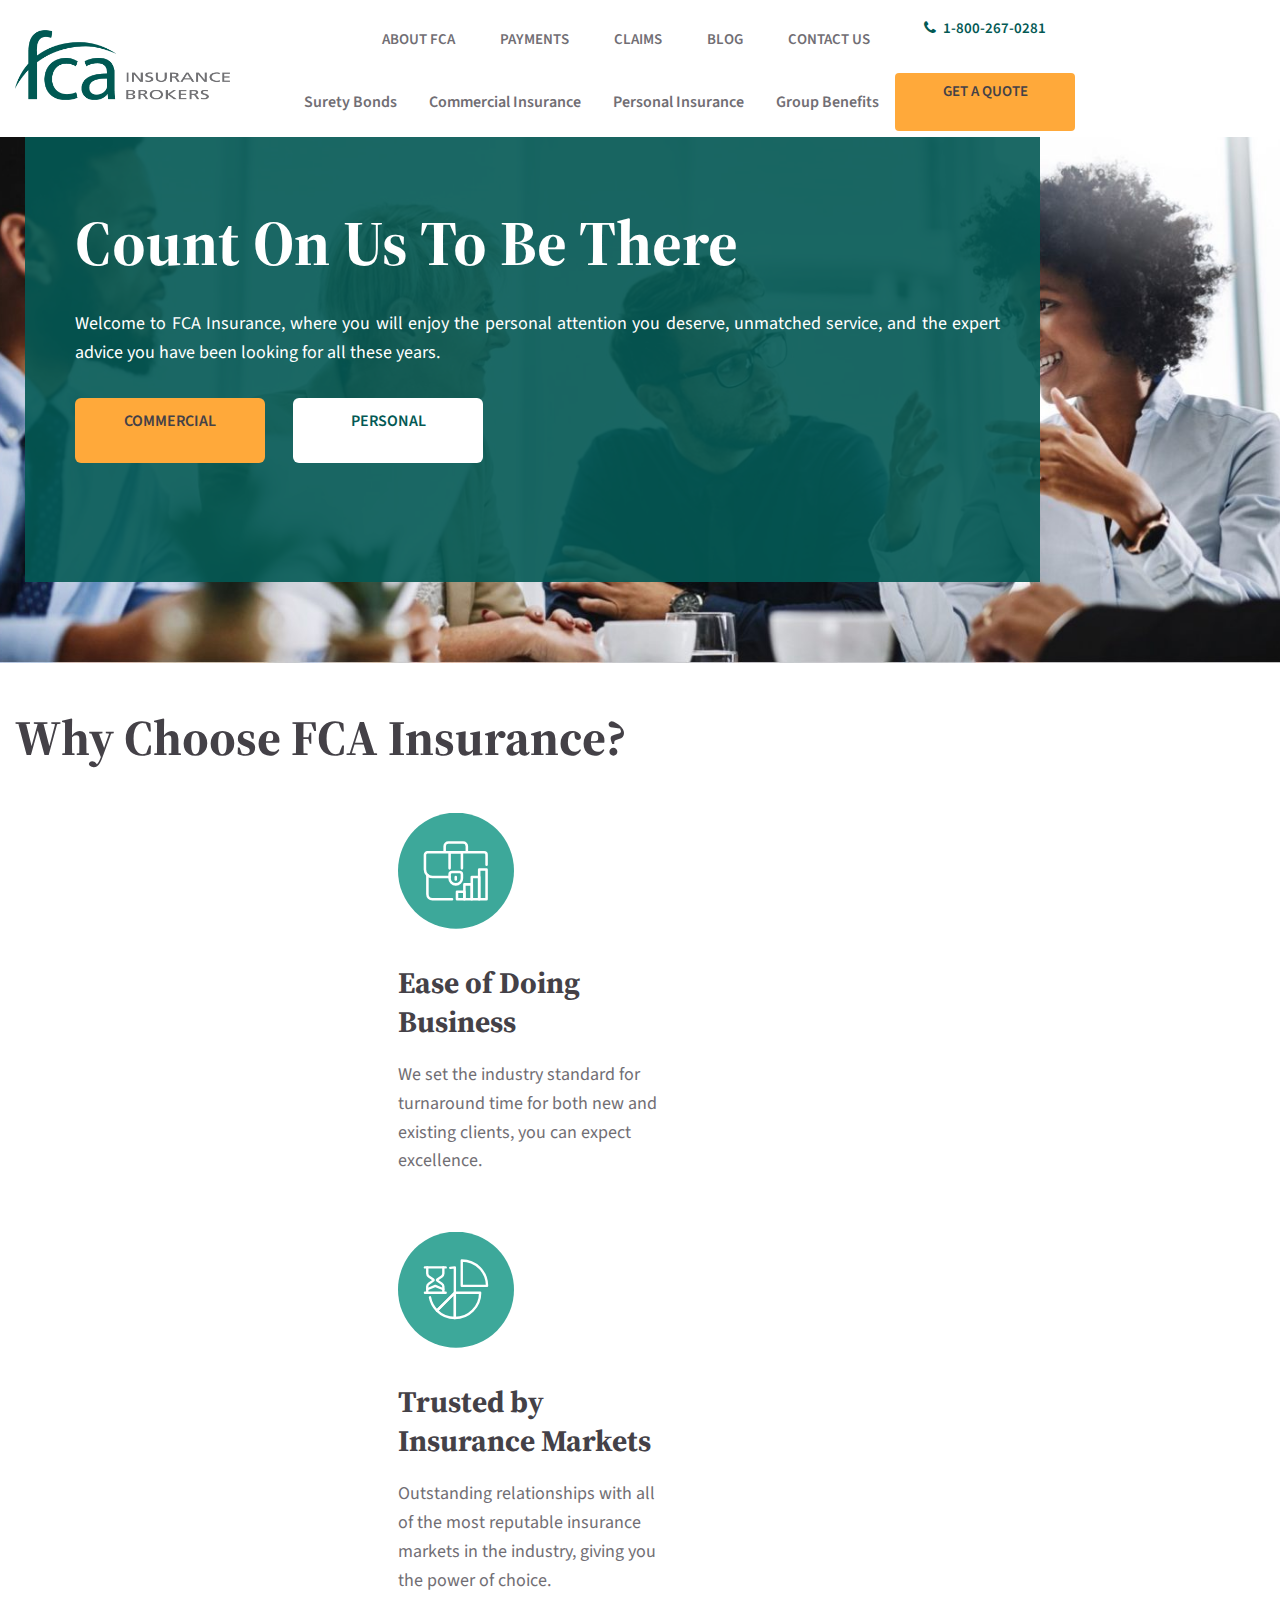
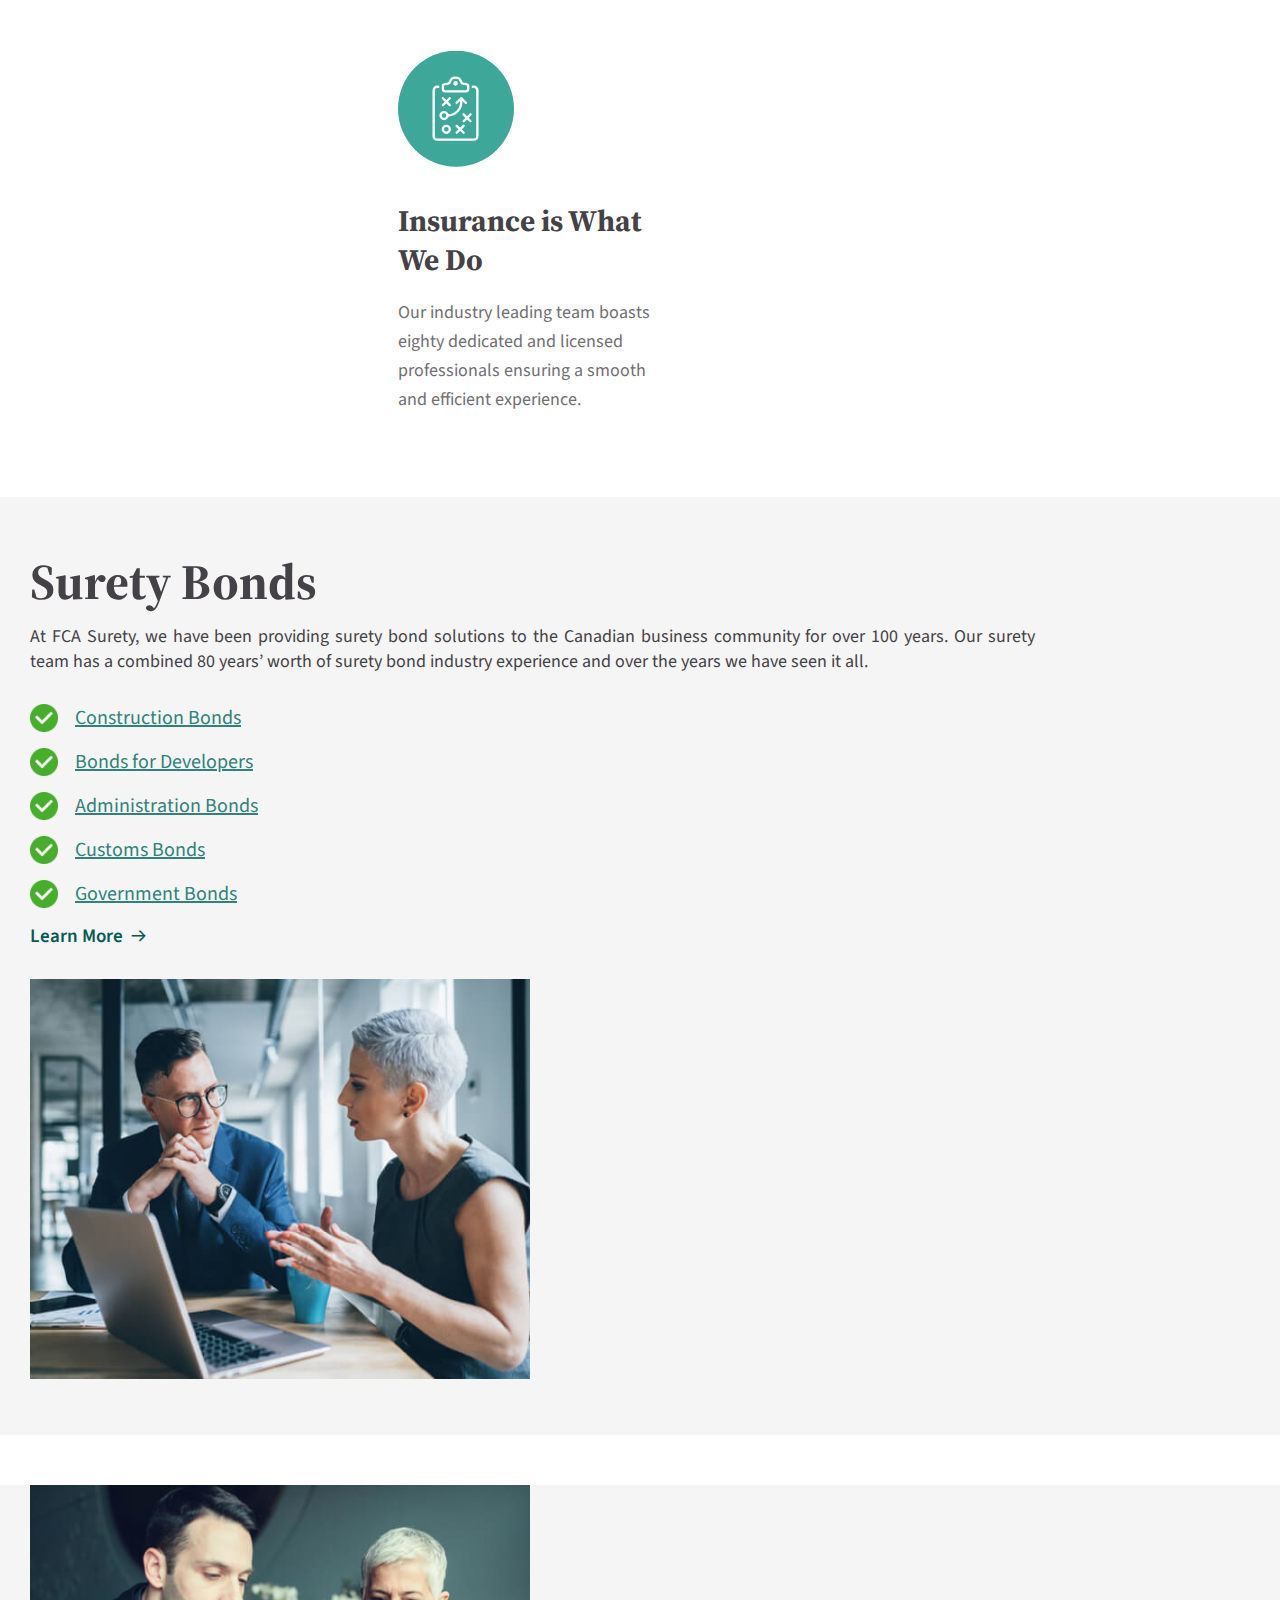
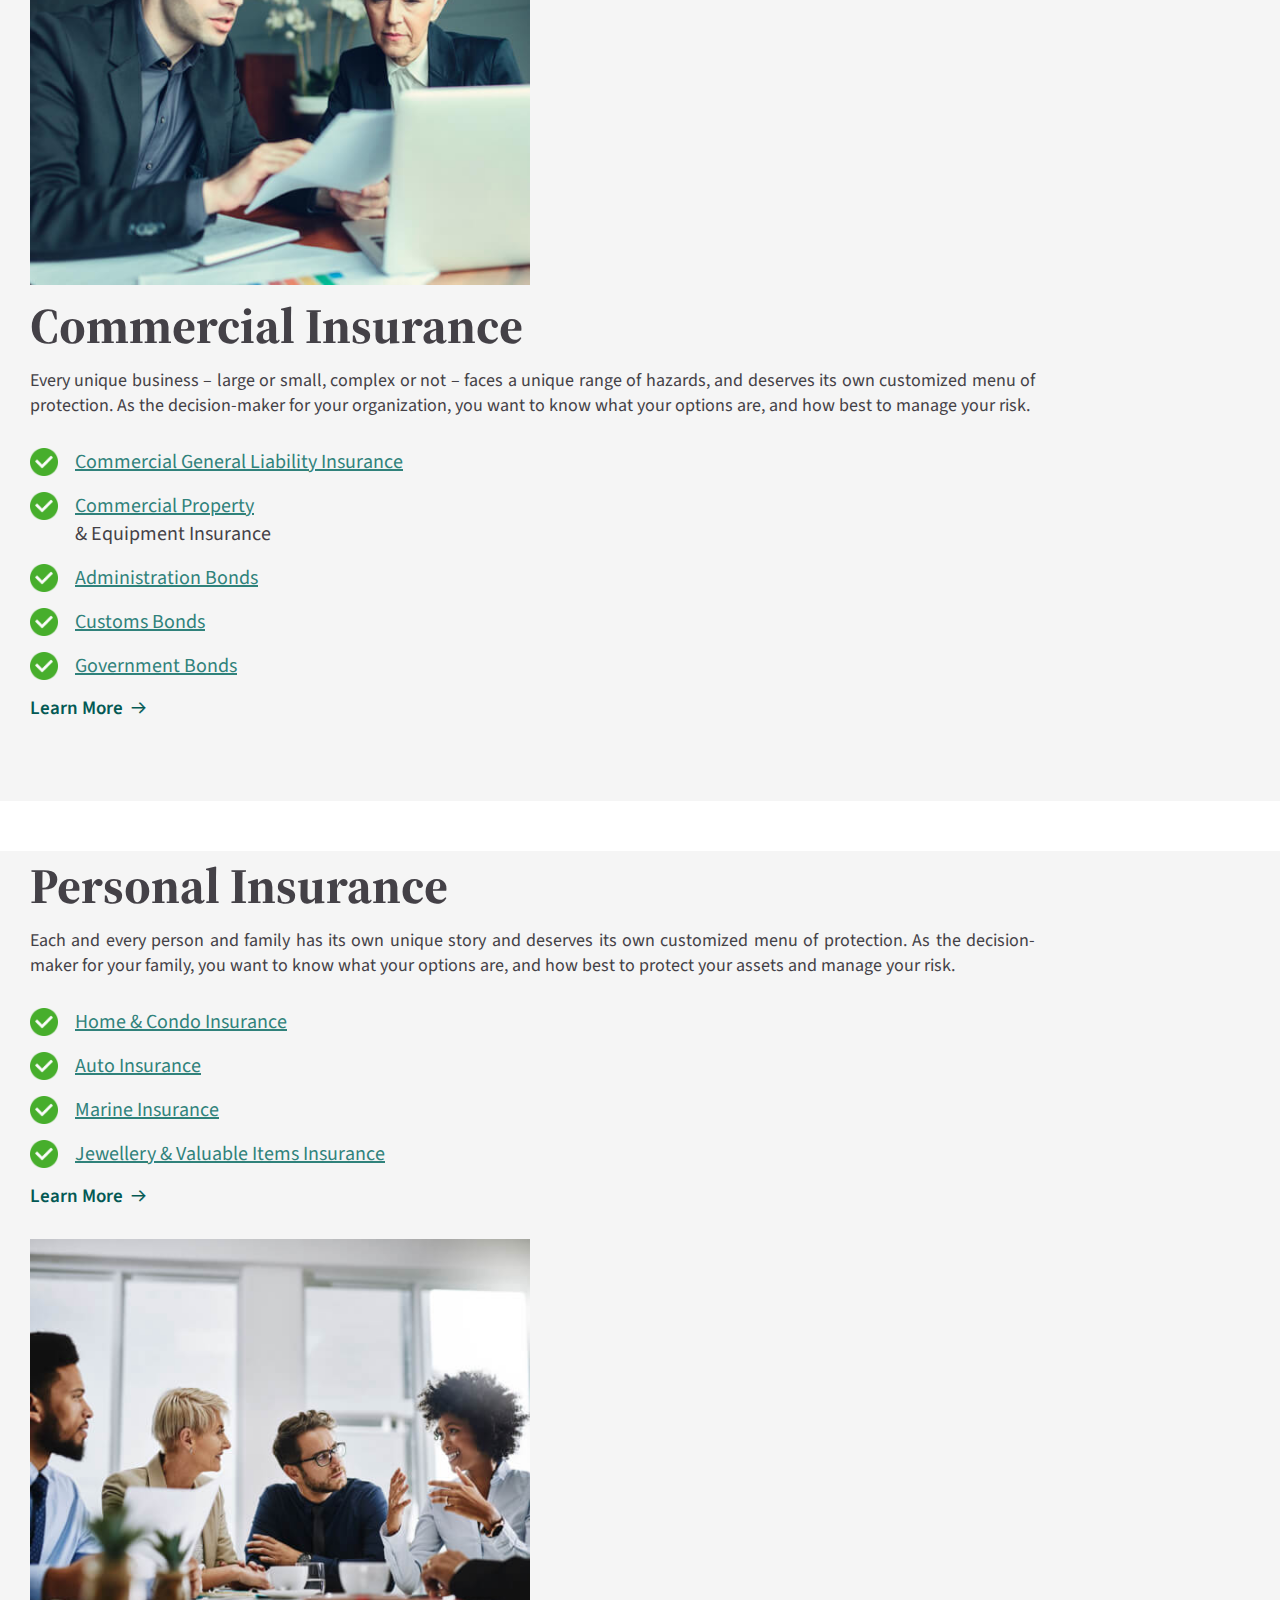
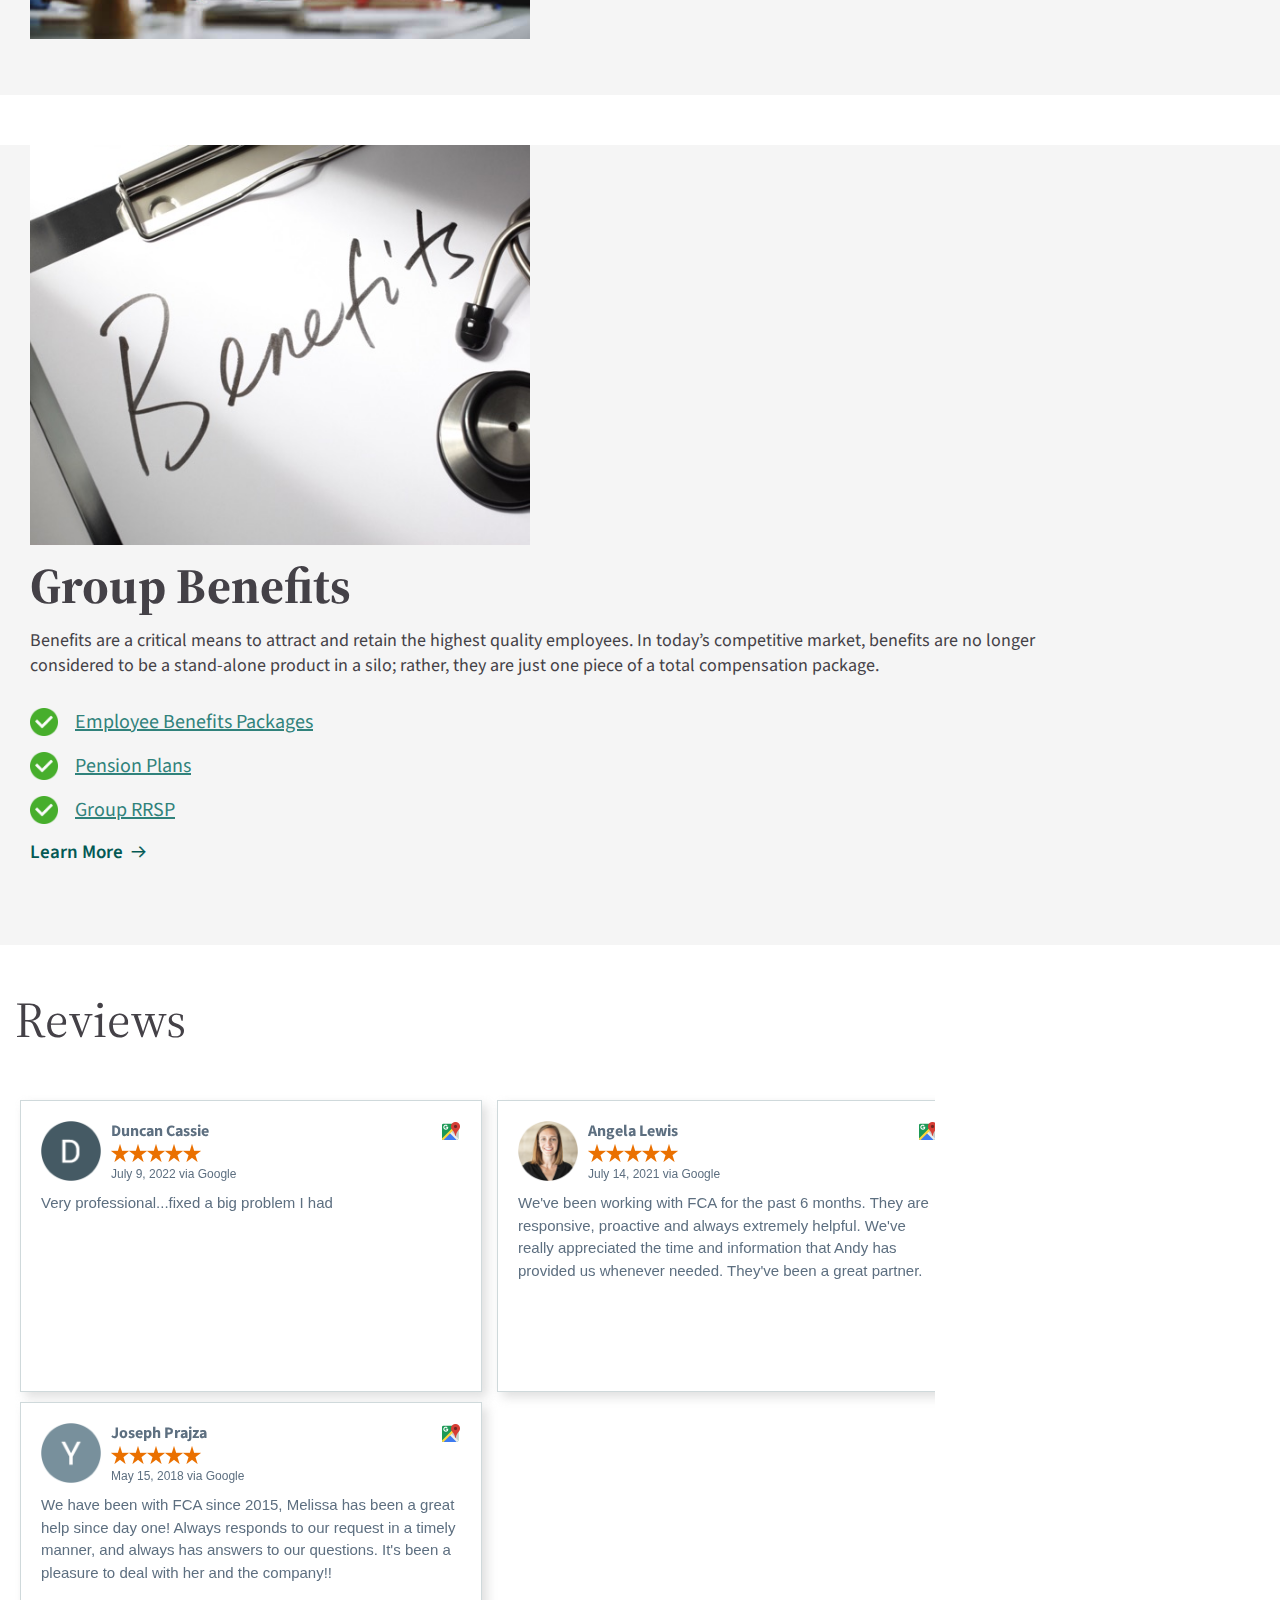
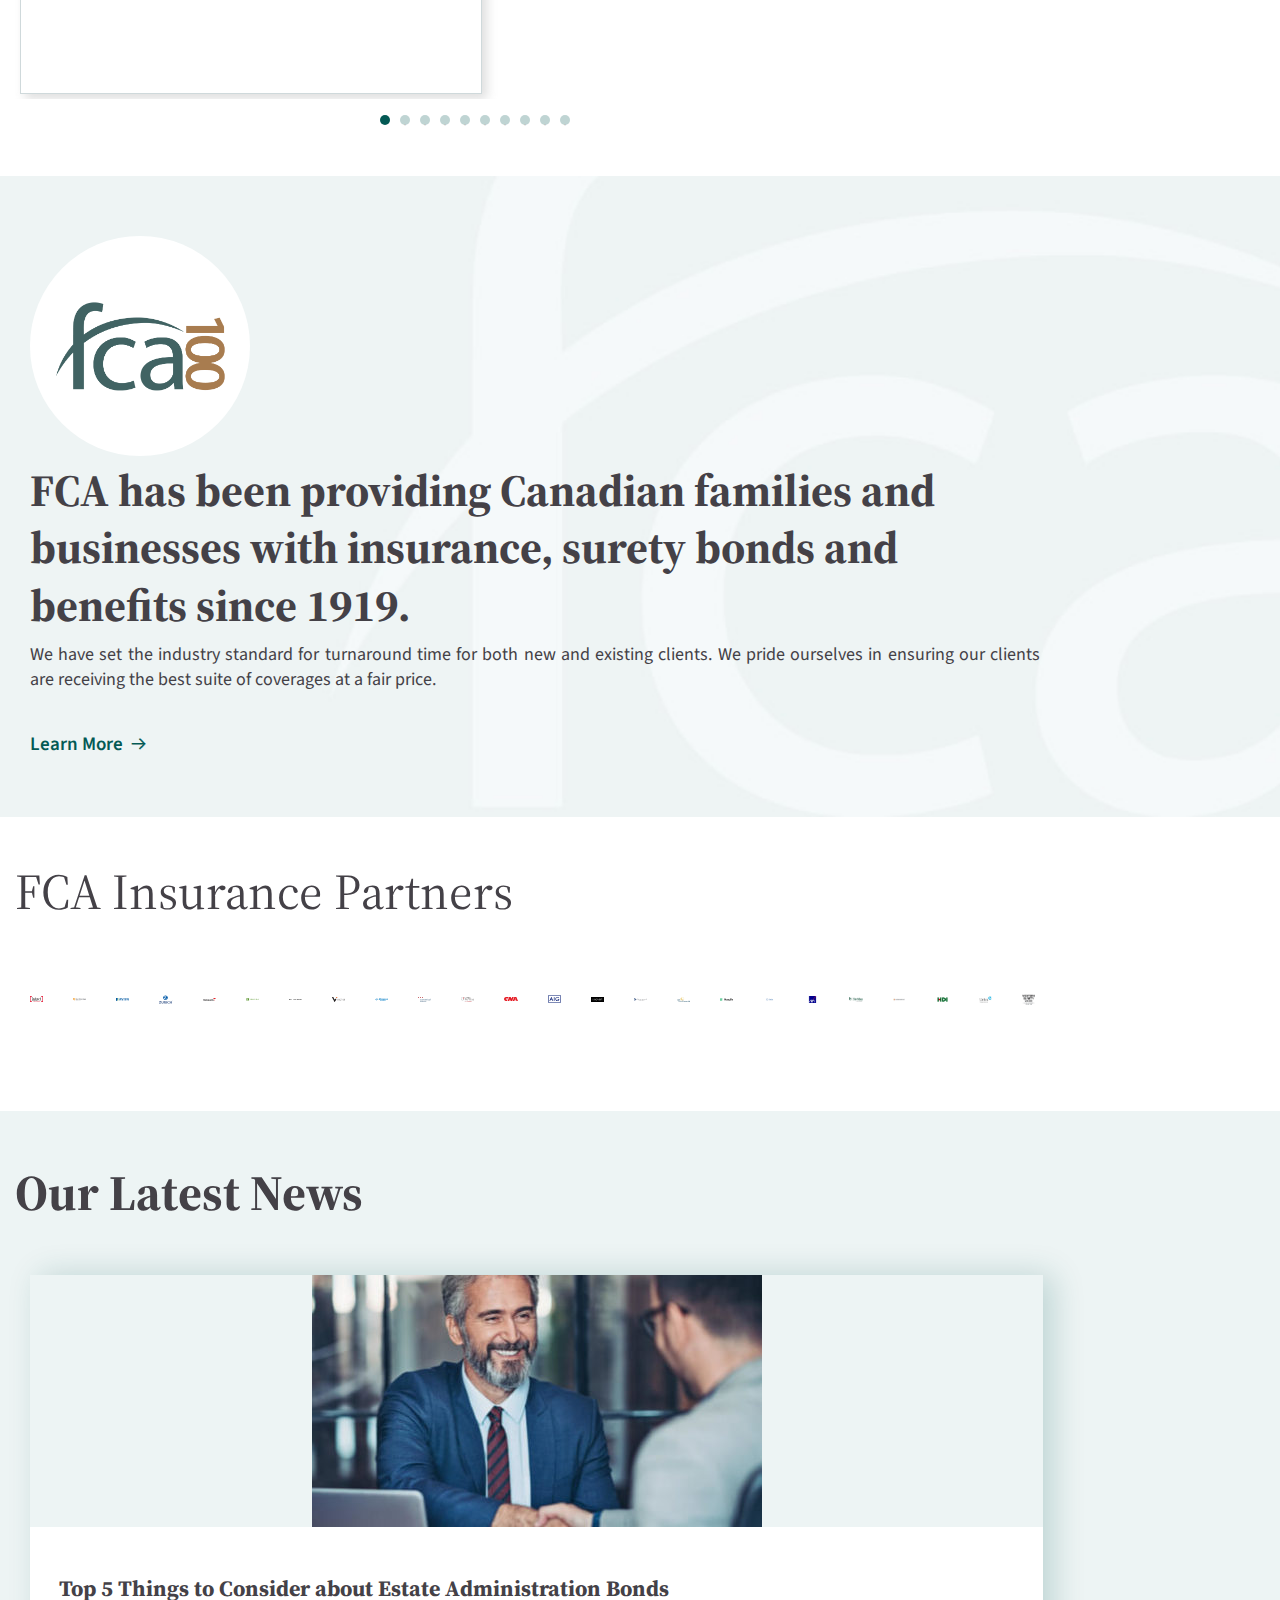
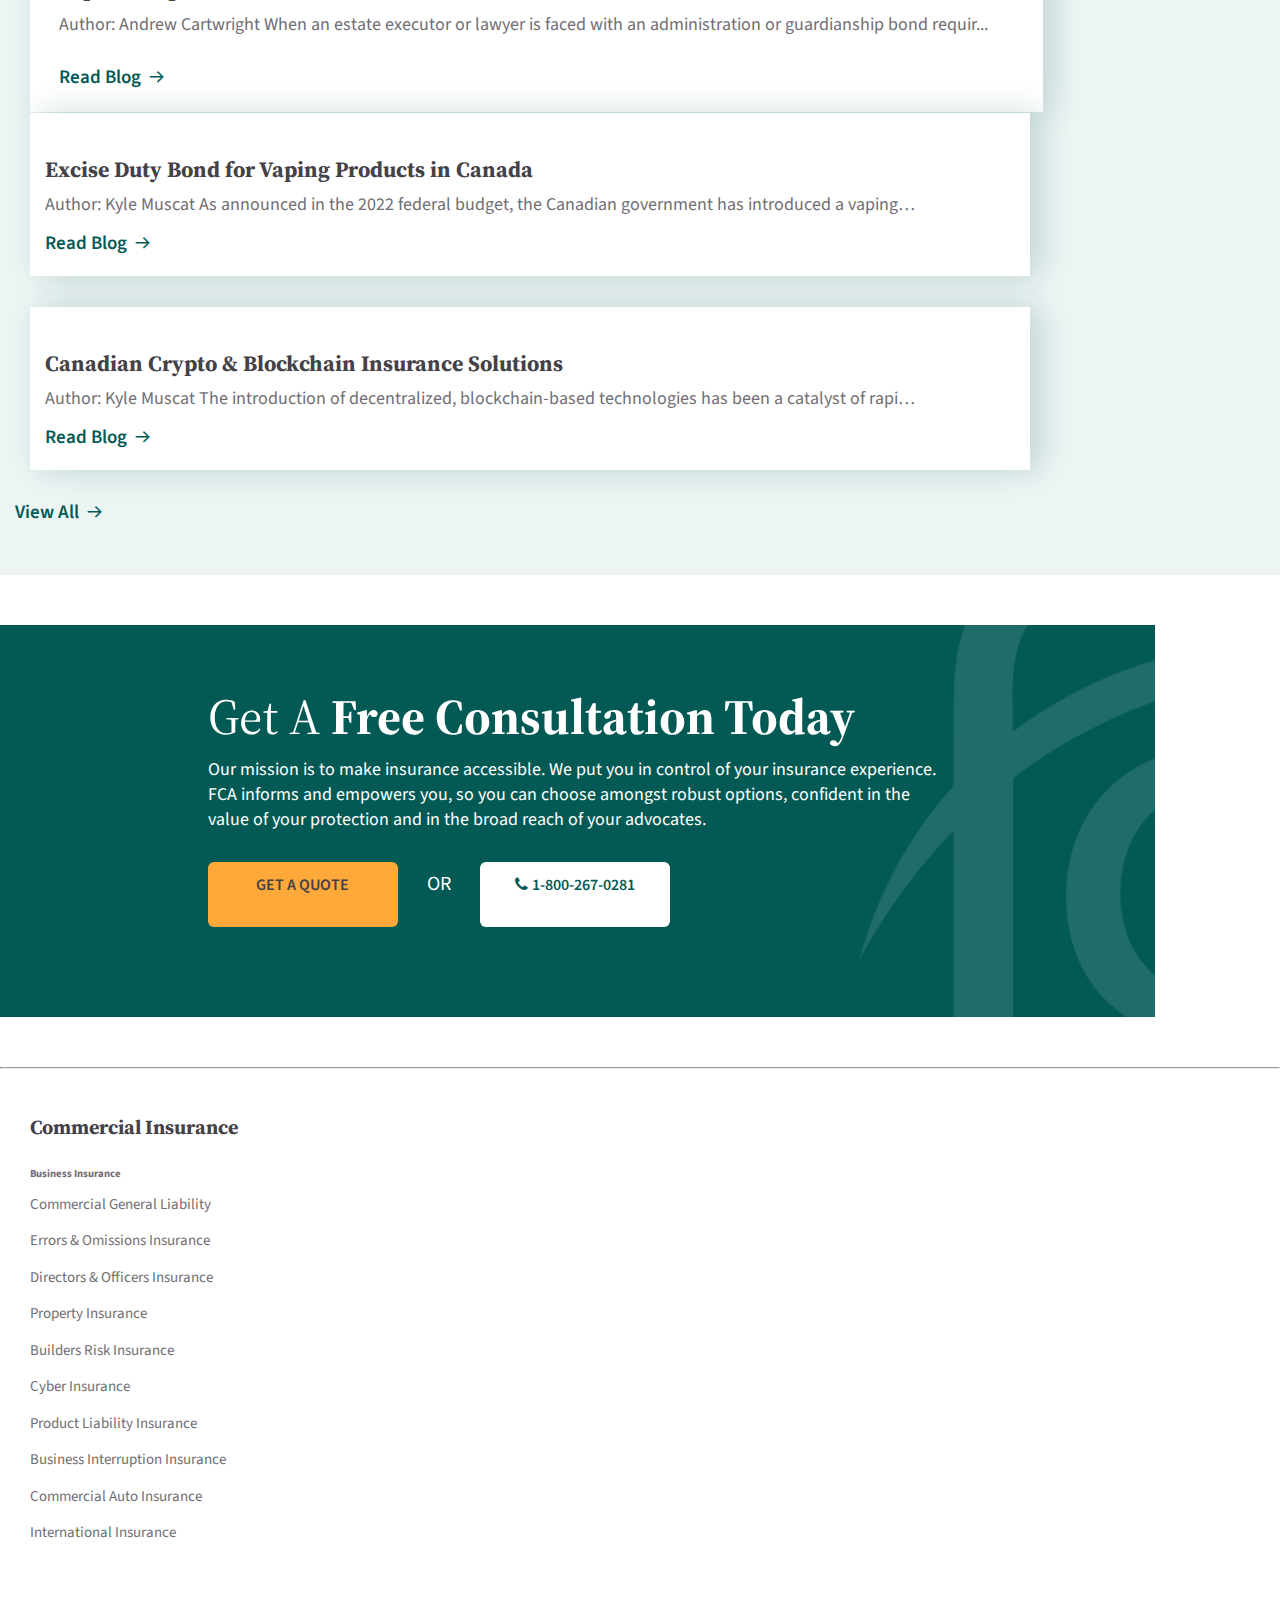
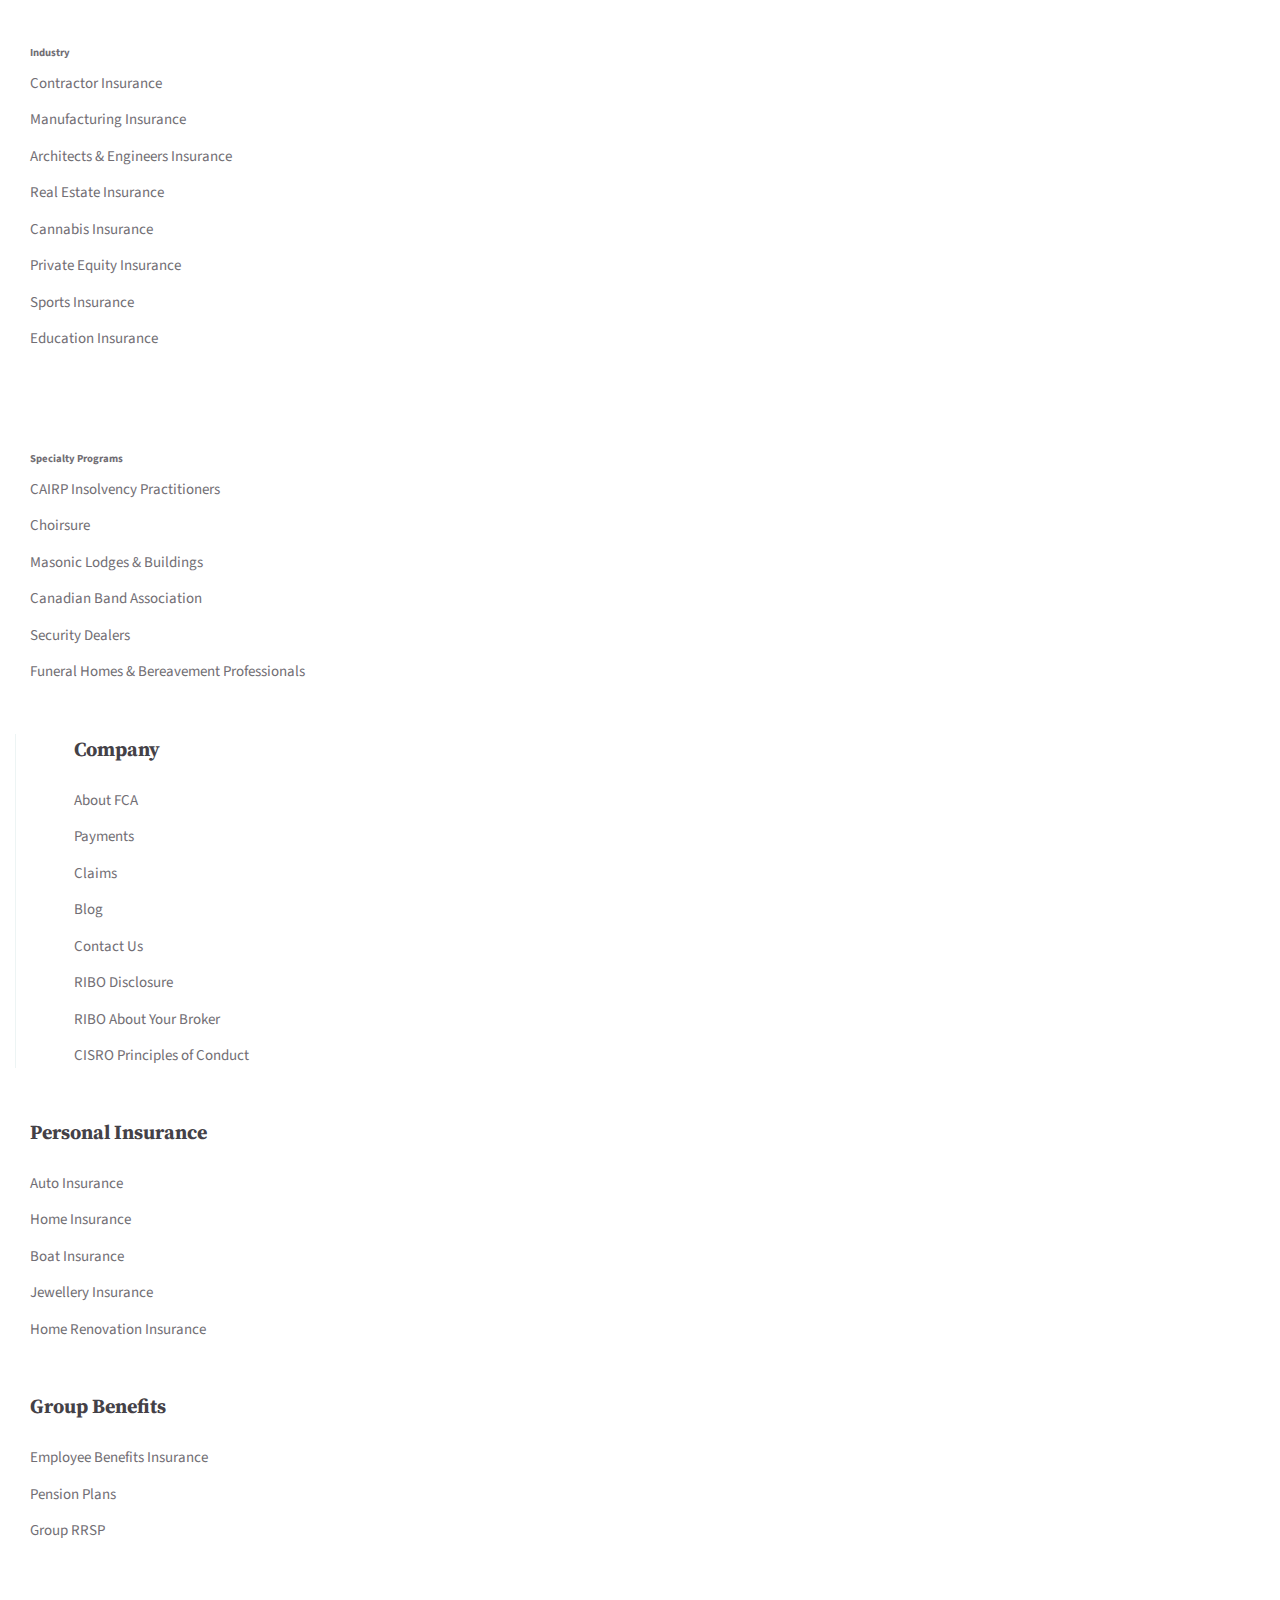
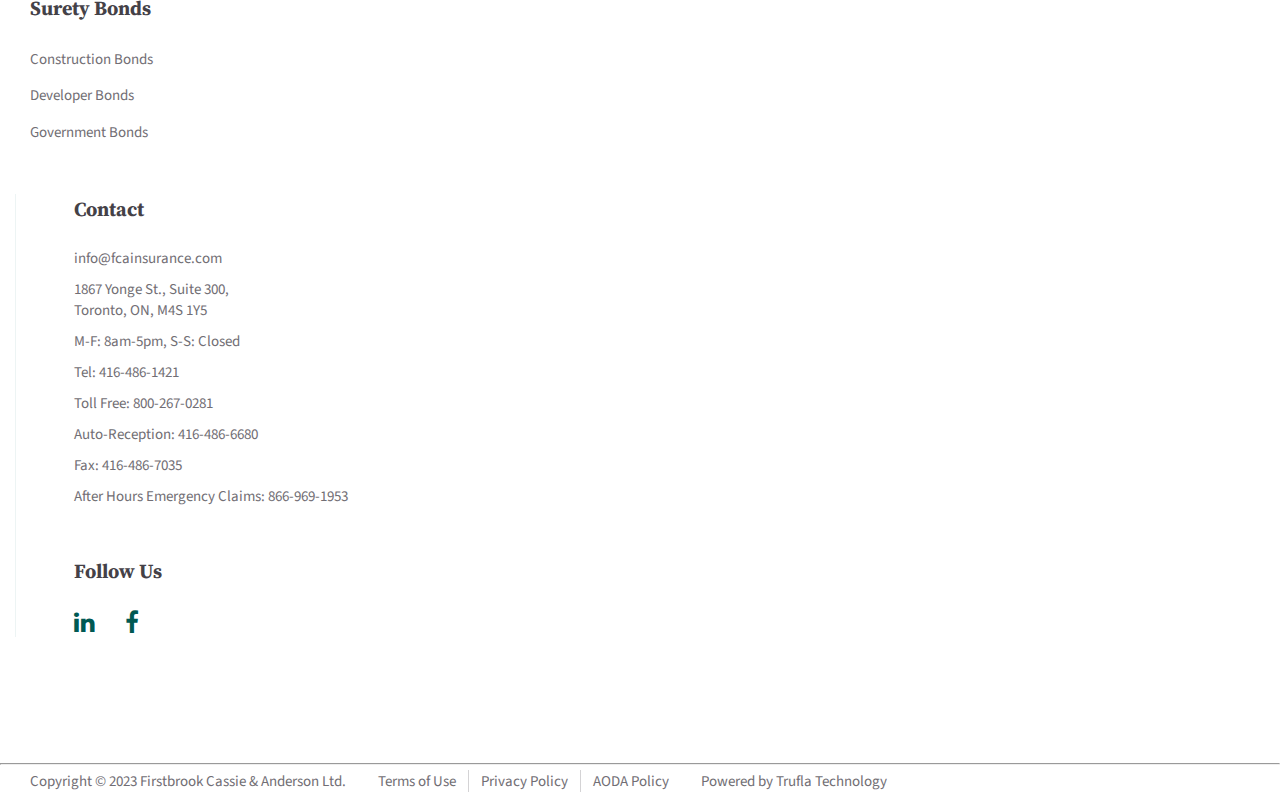
==== commit 15f53699: "style change" ====
--- a/index.html
+++ b/index.html
@@ -519,12 +519,11 @@
                 </div>
                 <div class="site-bar-btn text-center mb-4">
                     <a href="#" class="btn-primary">Get A Quote</a>
-                    <a href="tel:18002670281" class="btn-primary btn-call">
+                    <a href="tel:18002670281" class="btn-primary btn-secondary mr-0">
                         <i class="fa fa-phone" aria-hidden="true"></i>1-800-267-0281
                     </a>
                 </div>
             </nav>
-            <div class="site-overlay"></div>
         </header>
         <main section="site-main">
             <section class="section section--hero">
@@ -545,7 +544,7 @@
                     </div>
                 </div>
             </section>
-            <div class="hero__content_bg cover"></div>
+            <div class="hero__content-bg-cover"></div>
             <section class="section section--services">
                 <div class="container">
                     <div class="section__title text-center">
--- a/assests/css/main.css
+++ b/assests/css/main.css
@@ -7,6 +7,21 @@
 body {
   color: #716E74;
   font-family: "Source Sans Pro", sans-serif;
+}
+
+body.nav-open {
+  display: block;
+  position: fixed;
+  top: 0;
+  right: 0;
+  bottom: 0;
+  left: 0;
+  z-index: 999999;
+  background-color: rgba(0, 0, 0, 0.5);
+}
+
+.nav-open .site-header, .nav-open .section--hero {
+  background-color: unset;
 }
 
 hr {
@@ -233,11 +248,11 @@
   padding: 10px 15px;
 }
 
-.site-header .header-wrap .nav-bar .top-nav .btn--call a i, .section--contact .btn-grp .btn-secondary i {
+.fa.fa-phone {
   margin-right: 4px;
 }
 
-.site-header .header-wrap .nav-bar .top-nav .btn--call a:hover {
+.site-header .header-wrap .nav-bar .top-nav .btn--call a:hover, .site-header .rightside-menu .site-bar-btn .btn-secondary:hover {
   background-color: #f5f5f5;
 }
 
@@ -476,7 +491,7 @@
   color: #716E74;
   overflow: auto;
   z-index: 9999;
-  transition: 0.5s all;
+  transition: 0.4s all;
 }
 
 .rightside-menu.nav-open {
@@ -548,24 +563,21 @@
   display: none;
 }
 
-.site-header .site-overlay {
-  display: none;
-}
-
-.site-overlay.nav-open {
-  display: block;
-  position: fixed;
-  top: 0;
-  right: 0;
-  bottom: 0;
-  left: 0;
-  z-index: 9998;
-  background-color: rgba(0, 0, 0, 0.5);
-  animation: fade 500ms;
+.site-header .rightside-menu .site-bar-btn .btn-primary {
+  padding: 15px 16px;
+  border-radius: 6px;
+  height: 40px;
+  min-width: 160px;
+  font-size: 20px;
+  line-height: 0.5;
+  margin-right: 15px;
+  display: inline-flex;
+  align-items: center;
+  justify-content: center;
 }
 
 /*............section--hero...........*/
-.section--hero {
+.section--hero, .hero__content-bg-cover {
   background: url(/assests/images/hero-homepage.jpg) no-repeat;
   background-size: cover;
   background-position: center;
@@ -636,6 +648,13 @@
 .btn-secondary:hover {
   background-color: rgba(255, 255, 255, 0.7);
   color: #035954;
+}
+
+.hero__content-bg-cover {
+  display: none;
+  min-height: 218px;
+  width: 100%;
+  height: 100%;
 }
 
 /*............section--services...........*/
@@ -835,6 +854,7 @@
 
 .section--testimonial .testimonial__slider .slick-dots li.slick-active button:before {
   opacity: 1;
+  color: unset;
 }
 
 .slick-dots li button:hover:before, .slick-dots li button:focus:before {
@@ -1256,7 +1276,7 @@
     min-height: unset;
   }
   .section--hero .hero__content .hero__card {
-    padding: 60px 25px;
+    padding: 50px 25px;
     text-align: center;
   }
   .section--hero .container {
@@ -1314,6 +1334,13 @@
   .section--testimonial .section__title h1 {
     font-weight: 600;
   }
+  .hero__content-bg-cover {
+    display: block;
+    margin-bottom: 30px;
+  }
+  .section--hero {
+    margin-bottom: 0;
+  }
 }
 @media (max-width: 575px) {
   .section--info .info__image img, .learn-more {
@@ -1338,6 +1365,10 @@
   }
   .section--news .news__card .news-image, .section--news .card__blog .news-image {
     min-height: 225px;
+  }
+  .site-header .rightside-menu .site-bar-btn .btn-primary, .site-header .rightside-menu .site-bar-btn .btn-secondary {
+    width: 93%;
+    margin: 0 0 10px 0;
   }
 }
 @media (max-width: 639px) {
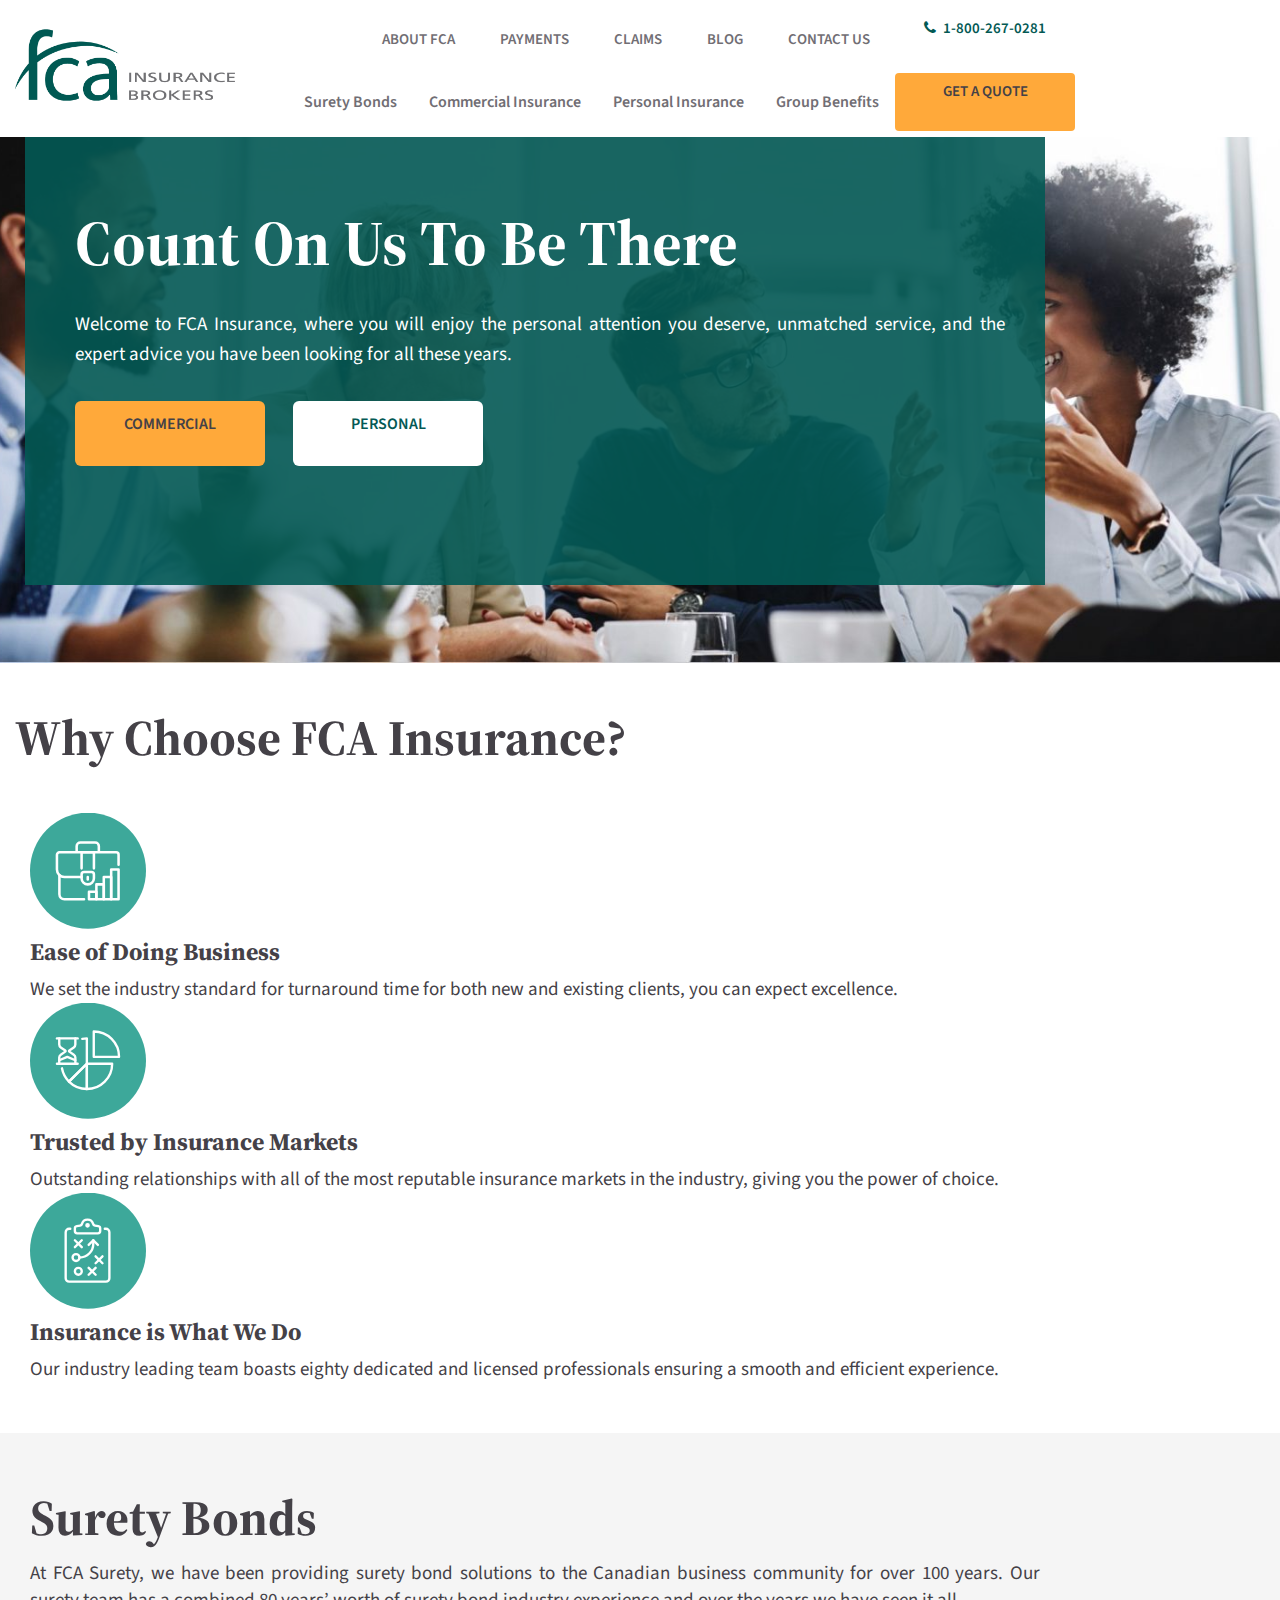
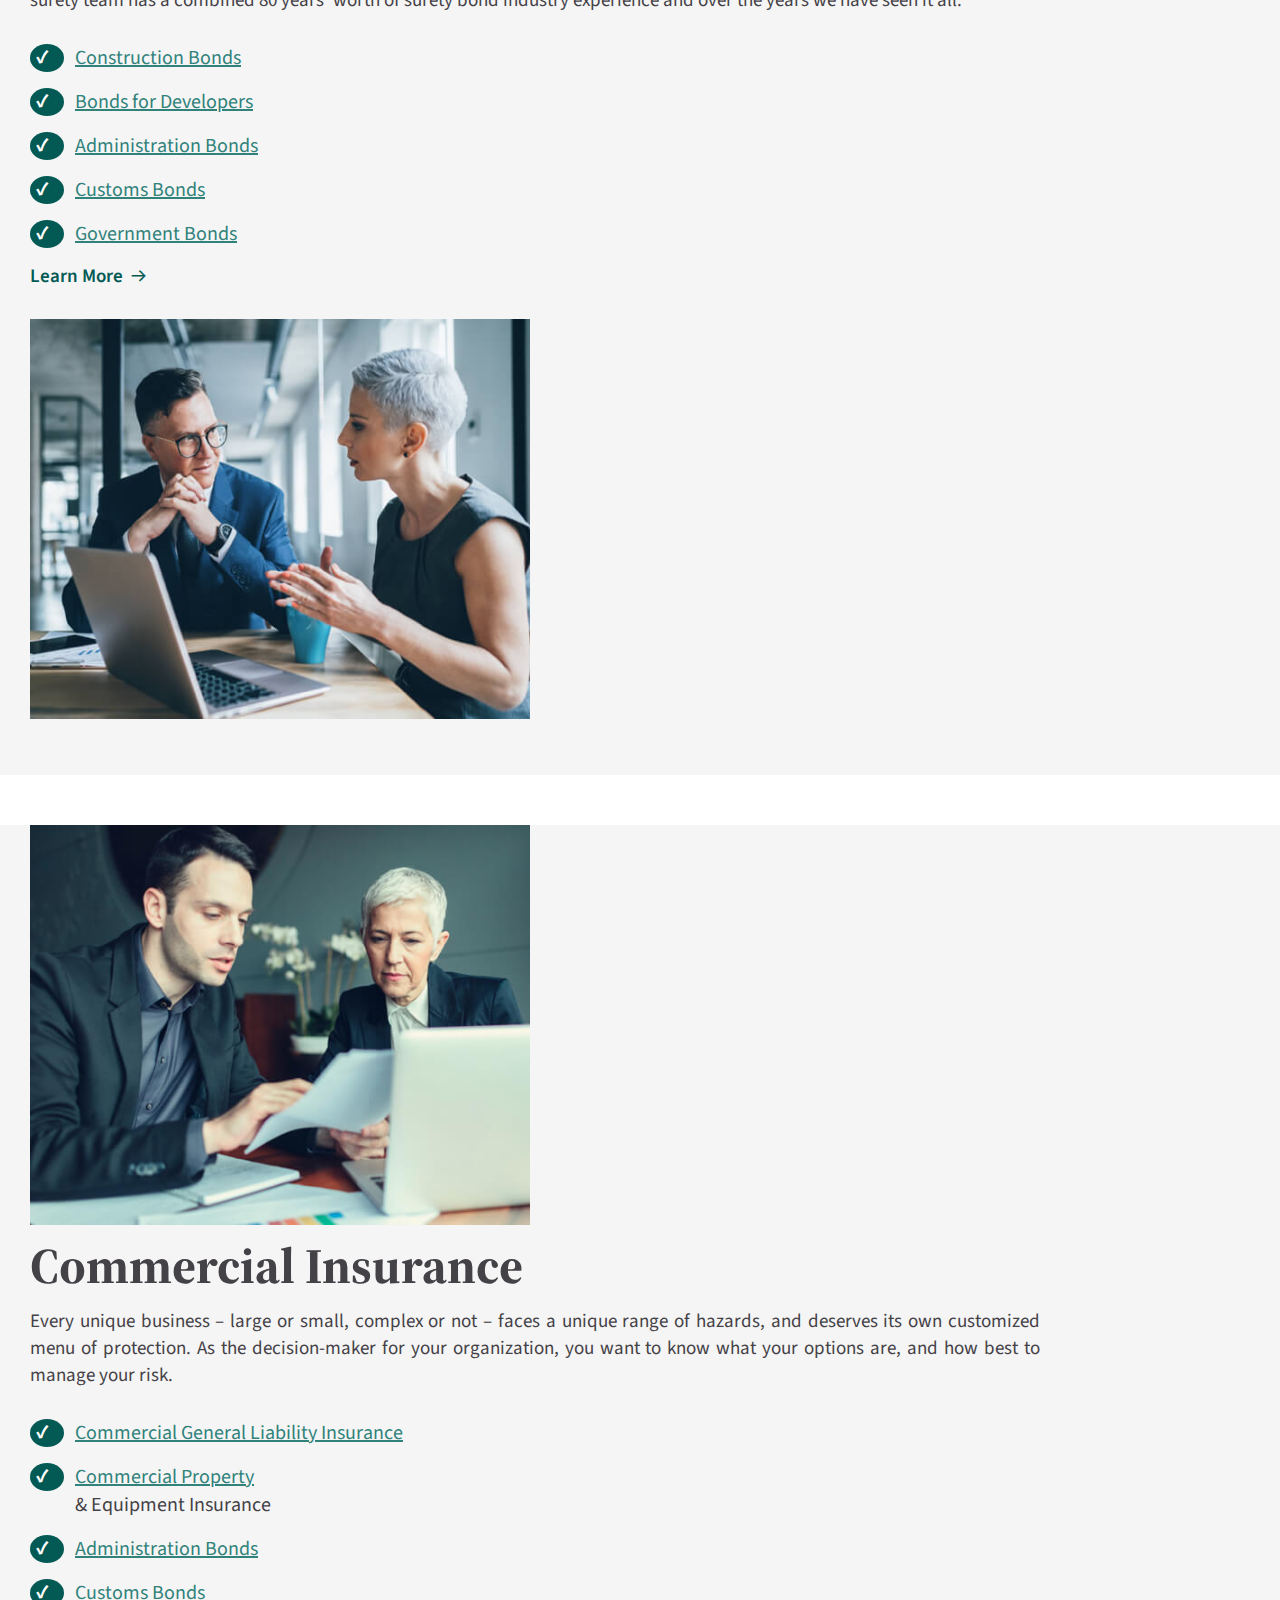
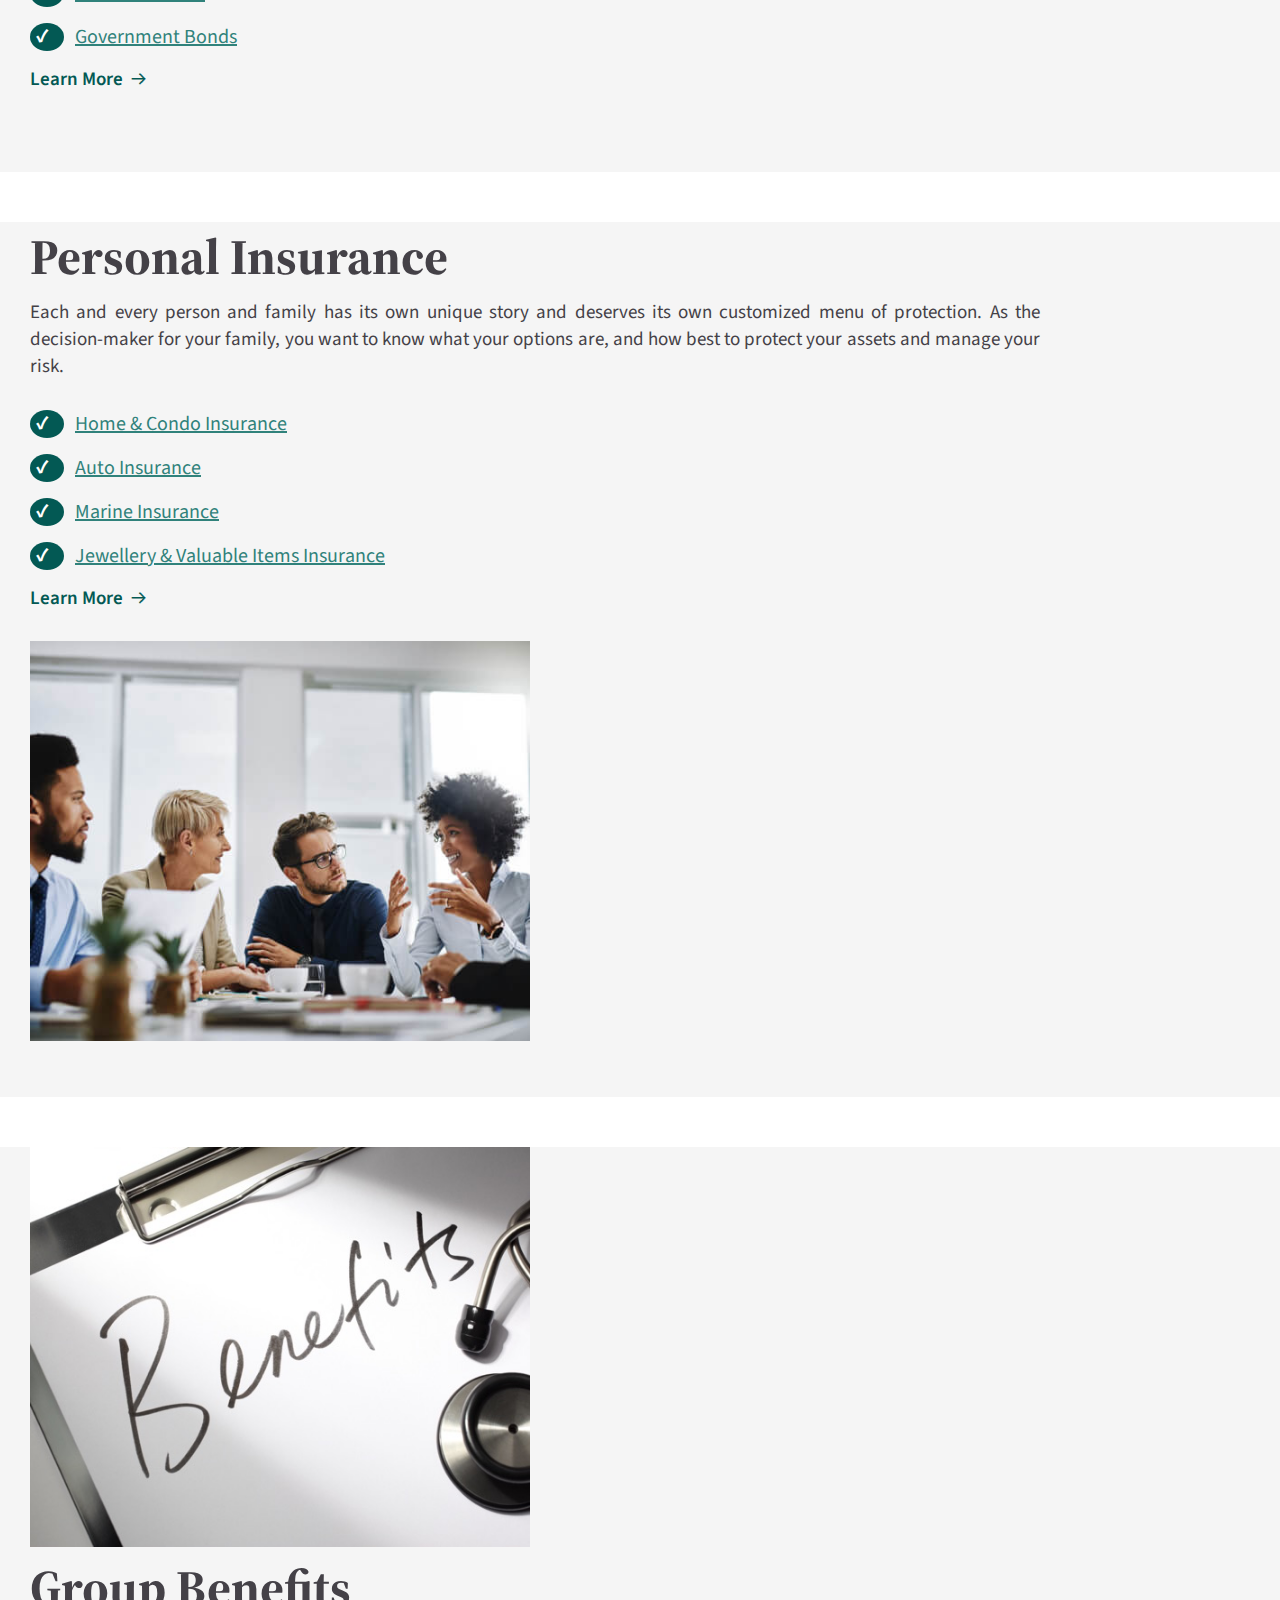
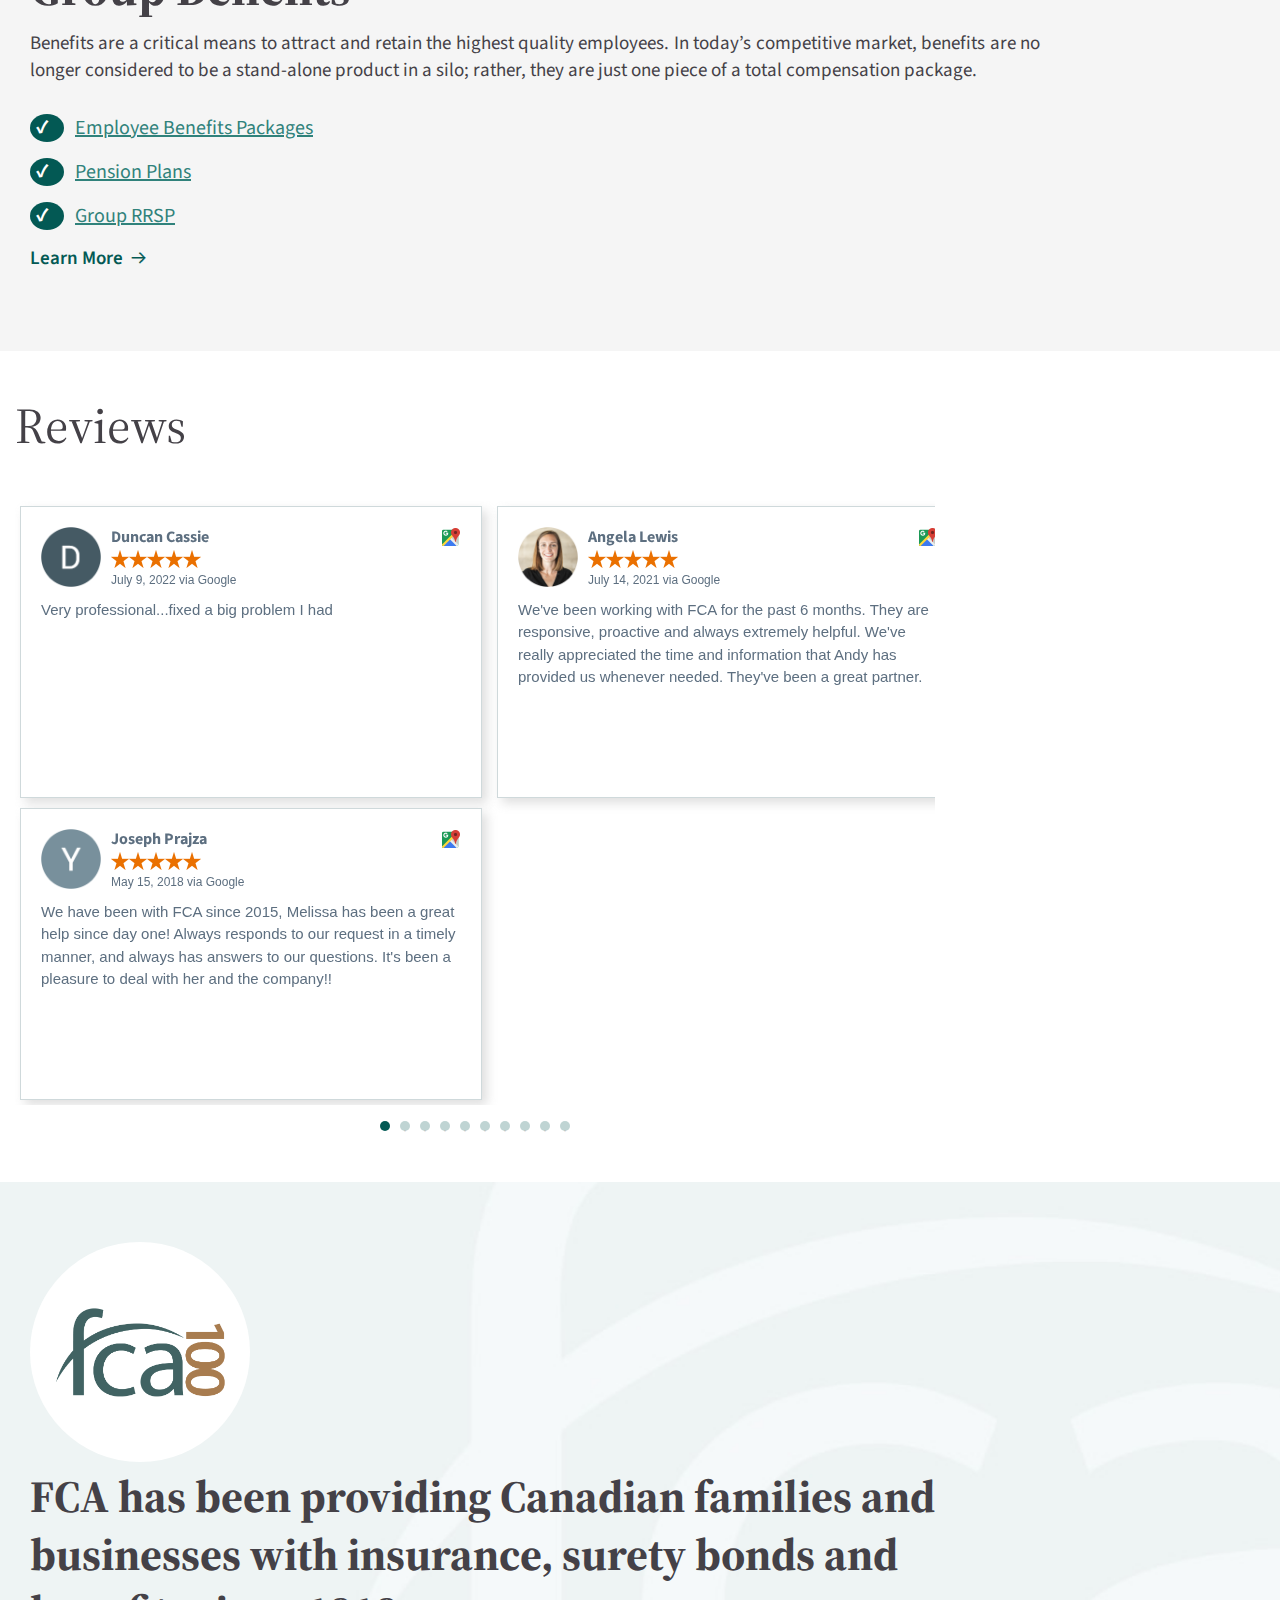
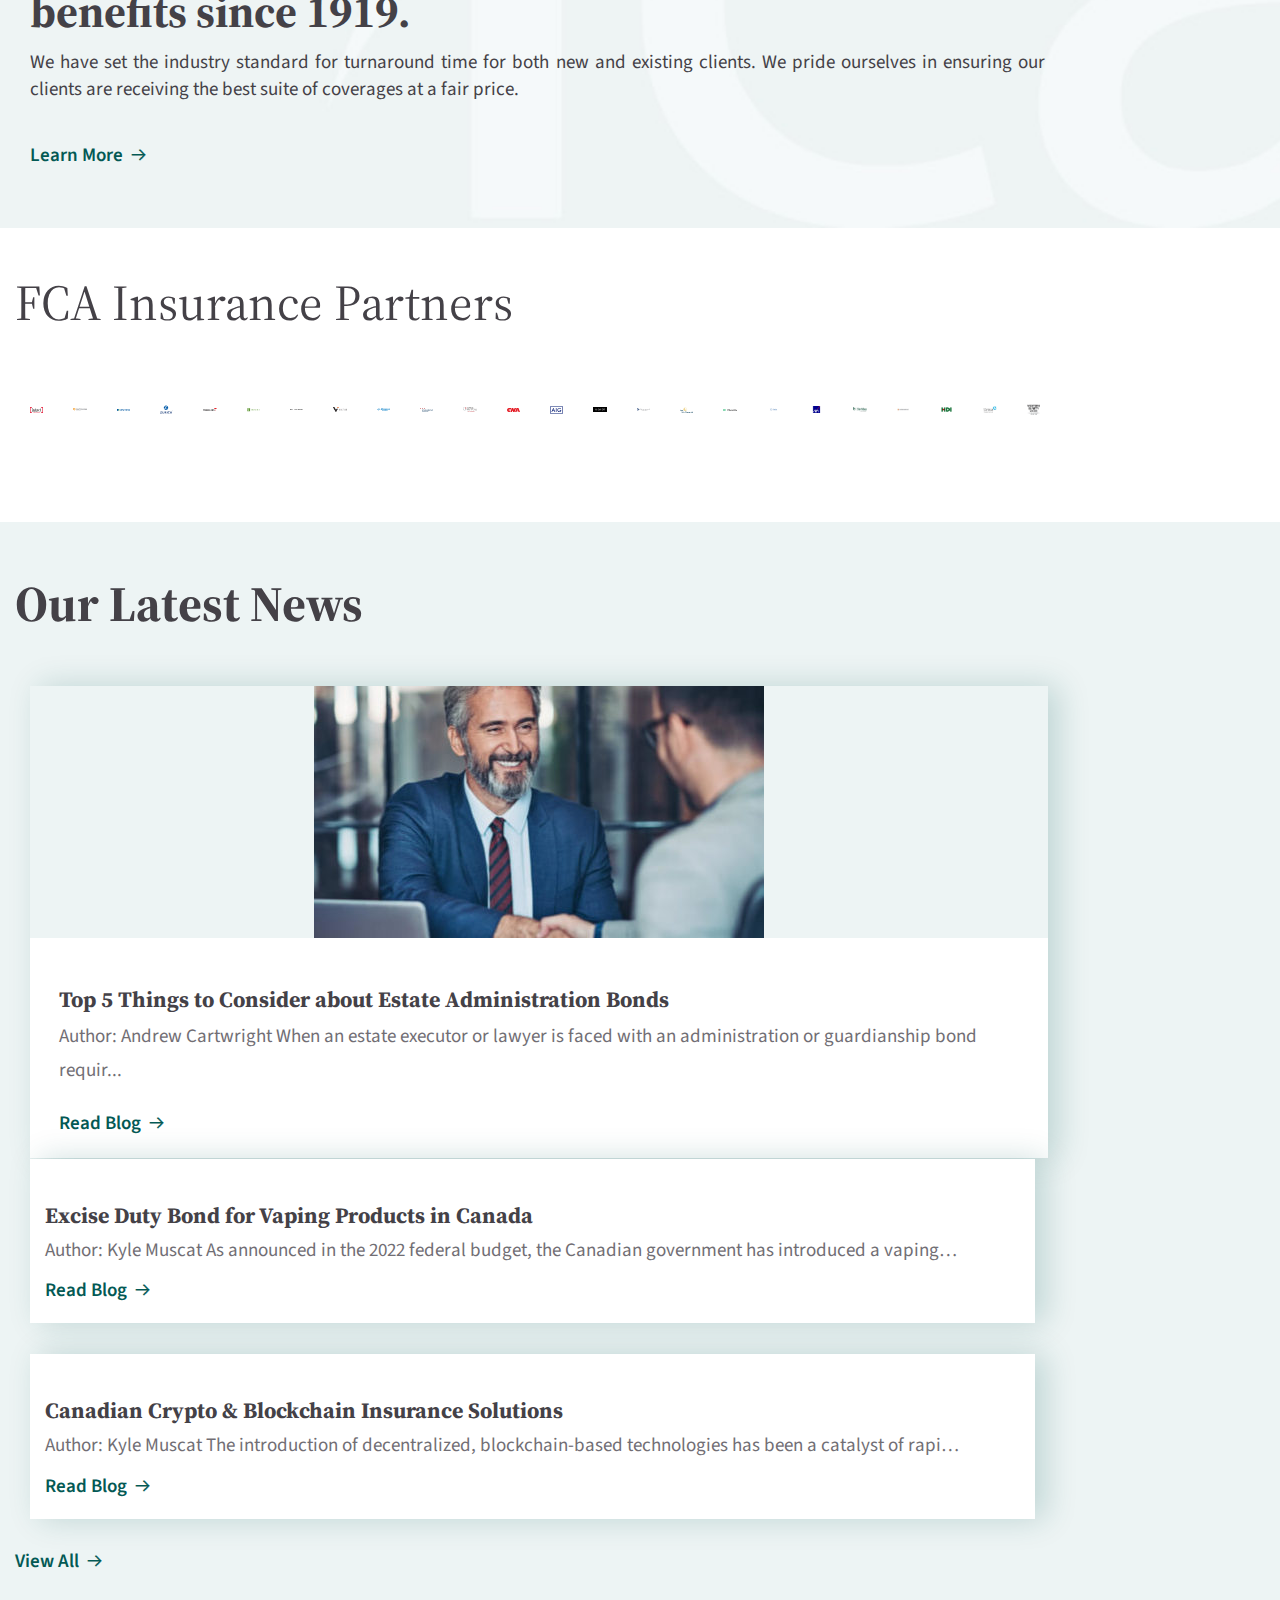
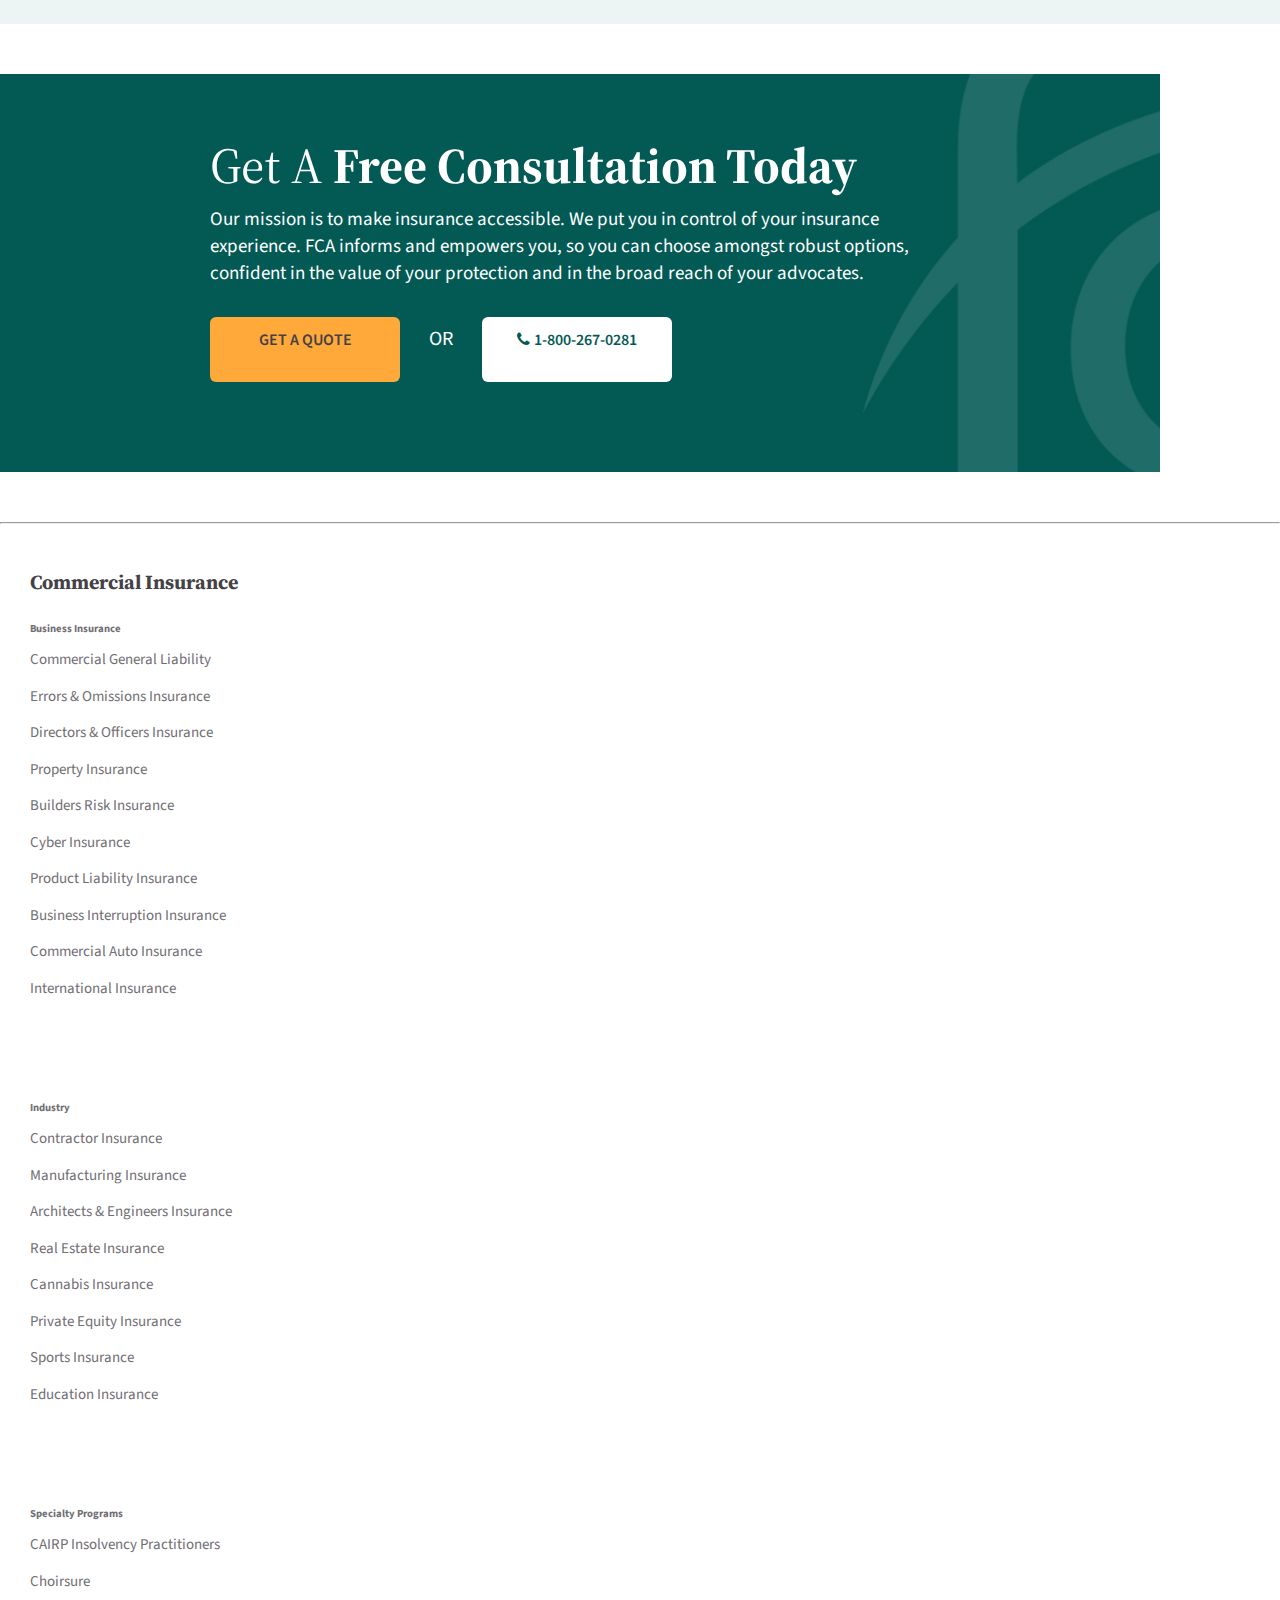
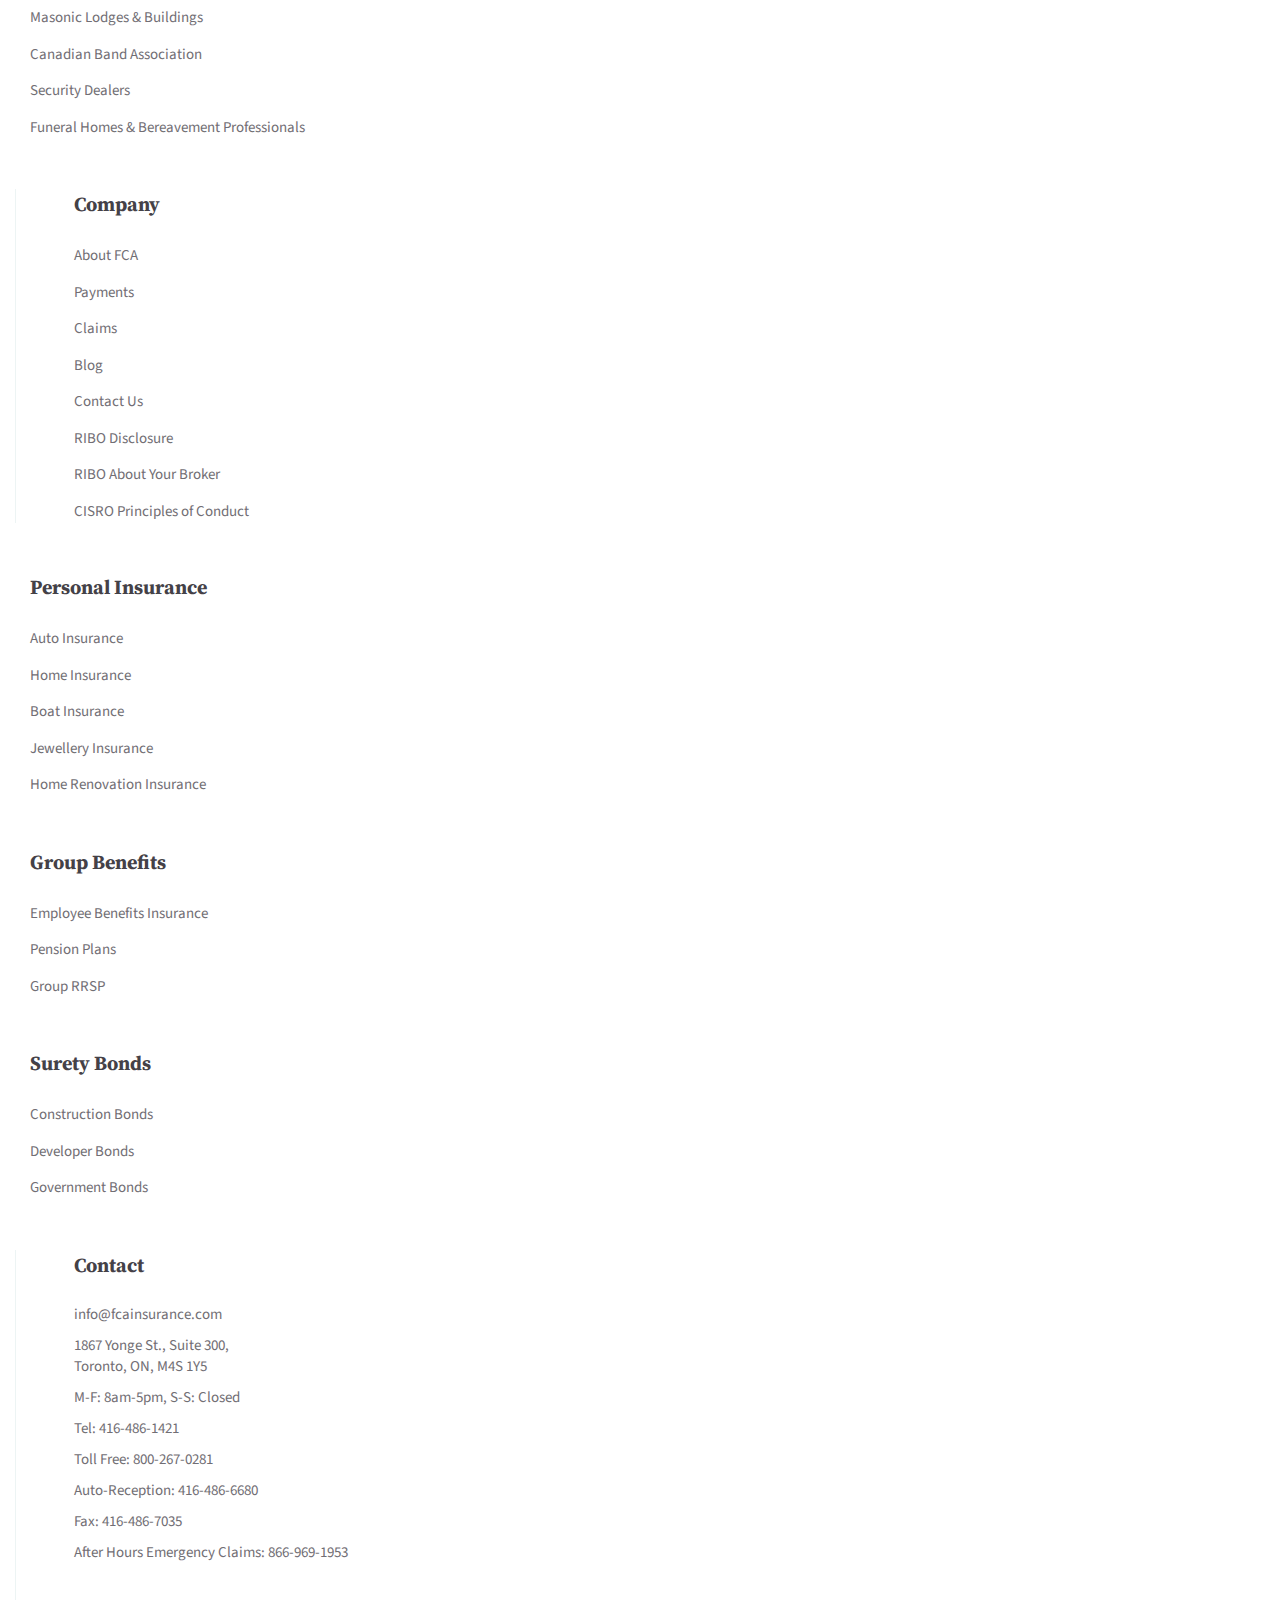
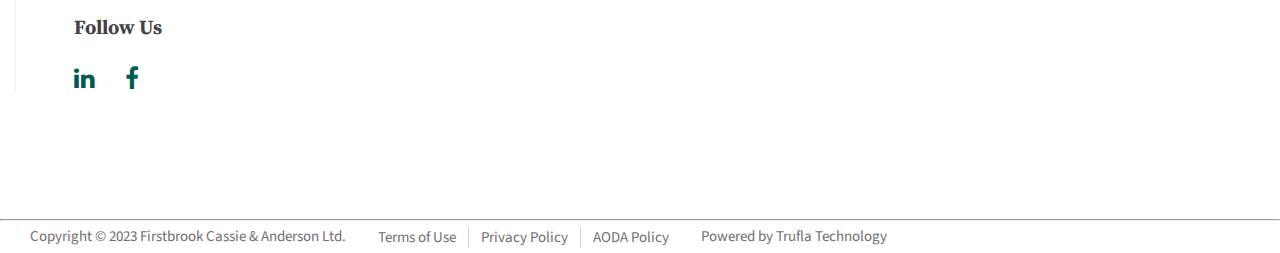
==== commit 549539c0: "css add and edit" ====
--- a/index.html
+++ b/index.html
@@ -1,6 +1,5 @@
 <!DOCTYPE html>
 <html lang="en">
-
 <head>
     <link rel="preconnect" href="https://fonts.googleapis.com">
     <link rel="preconnect" href="https://fonts.gstatic.com" crossorigin>
@@ -58,7 +57,7 @@
                                     <a href="payments.html">Payments</a>
                                 </li>
                                 <li>
-                                    <a href="#">Claims</a>
+                                    <a href="claims.html">Claims</a>
                                 </li>
                                 <li>
                                     <a href="#">Blog</a>
--- a/assests/css/main.css
+++ b/assests/css/main.css
@@ -45,7 +45,7 @@
 }
 
 h1 {
-  font-size: 50px;
+  font-size: 3.125rem;
 }
 
 h1,
@@ -68,7 +68,7 @@
 }
 
 p {
-  font-size: 18px;
+  font-size: 19px;
   margin-bottom: 0;
   color: #444147;
 }
@@ -145,7 +145,7 @@
 }
 
 .container {
-  max-width: 1035px;
+  max-width: 1040px;
   padding-left: 15px;
   padding-right: 15px;
 }
@@ -167,7 +167,7 @@
 
 .site-header .header-wrap .site-logo img {
   height: 82px;
-  max-width: 215px;
+  max-width: 220px;
 }
 
 .site-header .header-wrap .nav-bar {
@@ -199,7 +199,7 @@
 }
 
 .site-header .header-wrap .nav-bar .top-nav ul {
-  min-width: 640px;
+  min-width: 635px;
 }
 
 .site-header .header-wrap .nav-bar .top-nav ul li {
@@ -658,19 +658,20 @@
 }
 
 /*............section--services...........*/
-.section--services .services__block {
+.section--services .services-block {
   max-width: 270px;
   margin: 0 auto 24px auto;
 }
 
-.section--services .services__block h2 {
+.section--services .services-block h2 {
   font-size: 30px;
   line-height: 1.3;
   max-width: 290px;
   margin: 28px auto 20px;
 }
 
-.section--services .services__block p {
+.section--services .services-block p {
+  font-size: 18px;
   padding-bottom: 32px;
   color: #716E74;
   line-height: 1.6;
@@ -703,13 +704,16 @@
 }
 
 .section--info .info__text .checklist li::before {
-  content: "";
+  content: "✔";
   position: absolute;
   left: 0;
-  background: url(/assests/images/check-circle.png);
-  background-size: cover;
+  background-color: #035954;
+  border-radius: 50%;
+  color: white;
   height: 28px;
   width: 28px;
+  padding-left: 6px;
+  font-size: 19px;
 }
 
 .section--info .info__text .checklist li a {
@@ -1163,7 +1167,7 @@
   .section--hero {
     background-size: unset;
   }
-  .section--services .services__block {
+  .section--services .services-block {
     max-width: unset;
   }
   .section--info .info__image img {
@@ -1217,8 +1221,8 @@
   .section--hero .col-md-7 {
     width: 73.333333%;
   }
-  .section--services .services__block h2 {
-    font-size: 20px;
+  .section--services .services-block h2 {
+    font-size: 19px;
   }
   .section--info .info__text h1, .section__title h1, .section--benifits .benifits__info h1, .section--contact .contact__text h1 {
     font-size: 30px;
@@ -1395,4 +1399,489 @@
   .btn-primary {
     padding: 10px;
   }
+}
+.section--since .since__info {
+  max-width: 900px;
+  margin: 0 auto;
+}
+.section--since .since__info h1 {
+  line-height: 1;
+  margin-bottom: 50px;
+}
+.section--since .since__info p {
+  text-align: justify;
+  margin-bottom: 30px;
+}
+
+.section--history .container {
+  max-width: 900px;
+}
+.section--history .history__text h1 {
+  font-weight: 400;
+  line-height: 1.28;
+}
+.section--history .history__text p {
+  text-align: justify;
+  padding-bottom: 30px;
+}
+
+.about-services {
+  background: #EDF4F4;
+  padding: 50px 0;
+}
+.about-services .services__cards .services-block p {
+  text-align: justify !important;
+}
+
+.about-testimonial {
+  background: #EDF4F4;
+  padding: 50px 0;
+  margin-bottom: 0;
+}
+.about-testimonial .testimonial__slider .card_slider {
+  box-shadow: none !important;
+}
+
+.section--associations .associations_text h1 {
+  line-height: 1;
+  margin-bottom: 50px;
+}
+.section--associations .row {
+  display: flex;
+  align-items: center;
+}
+.section--associations .association_logo img {
+  margin-bottom: 24px;
+}
+
+@media (max-width: 1200px) {
+  .section--since .since__info {
+    max-width: 770px;
+  }
+  .section--history .container {
+    max-width: 830px;
+  }
+  .about-services .services-block {
+    max-width: 270px;
+    margin: 0 auto;
+  }
+}
+@media (max-width: 991px) {
+  .section--since .since__info h1, .section--history .history__text h1 {
+    font-size: 30px;
+  }
+  .section--since .since__info p {
+    font-size: 18px;
+  }
+  .section--history .container {
+    max-width: 720px;
+  }
+  .section--associations .associations_text h1 {
+    font-size: 30px;
+  }
+  .section--associations .association_logo img {
+    max-width: 150px;
+    height: auto;
+  }
+}
+@media (max-width: 767px) {
+  .section--since .since__info h1 {
+    margin-bottom: 30px;
+  }
+  .section--history .container {
+    max-width: 530px;
+  }
+  .section--history .history__text h1 {
+    font-weight: 700;
+  }
+  .about-services, .about-testimonial {
+    padding: 30px 0;
+  }
+  .about-services .services-block {
+    max-width: 450px;
+    margin-bottom: 1.5rem;
+  }
+}
+@media (max-width: 440px) {
+  .section--associations .association_logo img {
+    max-width: 115px;
+  }
+}
+.section--video .watching_video iframe {
+  min-height: 276px;
+  width: 490px;
+}
+.section--video .video__text h1 {
+  font-weight: 400;
+  line-height: 1.28;
+}
+.section--video .video__text p {
+  text-align: justify;
+  margin-right: -20px;
+  margin-bottom: 30px;
+}
+
+@media (max-width: 1200px) {
+  .section--video .watching_video iframe {
+    min-height: 255px;
+    width: 448px;
+  }
+}
+@media (max-width: 992px) {
+  .section--video .watching_video iframe {
+    min-height: 183px;
+    width: 326px;
+  }
+  .section--video .video__text h1 {
+    font-size: 26px;
+  }
+  .section--video .video__text p {
+    margin-right: 0;
+  }
+}
+@media (max-width: 767px) {
+  .section--video .watching_video iframe {
+    min-height: 137px;
+    width: 238px;
+  }
+}
+@media (max-width: 575px) {
+  .section--video .watching_video iframe {
+    min-height: 220px;
+    width: -webkit-fill-available;
+  }
+  .section--video .video__text h1 {
+    font-weight: 700;
+  }
+}
+@media (max-width: 425px) {
+  .section--video .watching_video iframe {
+    min-height: 192px;
+  }
+}
+@media (max-width: 375px) {
+  .section--video .watching_video iframe {
+    min-height: 160px;
+  }
+}
+.section--inner-hero, .hero__content_bg {
+  background: url(/assests/images/hero-about.jpg) no-repeat;
+  background-size: cover;
+  background-position: center;
+  width: 100%;
+  height: 364px;
+  position: relative;
+}
+.section--inner-hero .hero__content, .hero__content_bg .hero__content {
+  position: relative;
+  margin-right: -10px;
+}
+.section--inner-hero .hero__content::before, .hero__content_bg .hero__content::before {
+  content: "";
+  position: absolute;
+  display: block;
+  width: 100%;
+  height: 100%;
+  background-color: rgba(3, 89, 84, 0.9);
+  left: 0;
+}
+.section--inner-hero .hero__content .hero__card, .hero__content_bg .hero__content .hero__card {
+  position: relative;
+  z-index: 1;
+  padding: 141px 50px;
+}
+.section--inner-hero .hero__content .hero__card h1, .hero__content_bg .hero__content .hero__card h1 {
+  font-size: 65px;
+  color: #fff;
+  line-height: 1.14;
+}
+
+.hero__content_bg {
+  display: none;
+}
+
+.section--mission {
+  background: url(/assests/images/mahel.jpg) no-repeat;
+  background-size: cover;
+  background-position: center;
+}
+
+.section--payments, .hero__content_bg {
+  background: url(/assests/images/hero-payments.jpg) no-repeat;
+  background-size: cover;
+  background-position: center;
+}
+
+@media (max-width: 1200px) {
+  .section--inner-hero {
+    background-size: unset;
+    height: auto;
+  }
+  .section--inner-hero .hero__content .hero__card {
+    padding: 120px 50px;
+  }
+}
+@media (max-width: 991px) {
+  .section--inner-hero .hero__content .hero__card h1 {
+    font-size: 34px;
+  }
+  .section--inner-hero .hero__content .hero__card {
+    padding: 158px 50px;
+  }
+  .section--mission .container .mission__text h1 {
+    font-size: 26px;
+  }
+}
+@media (max-width: 767px) {
+  .section--inner-hero {
+    background: none;
+    background-color: #035954;
+    margin-bottom: 0;
+  }
+  .section--inner-hero .container, .section--inner-hero [class*=col-] {
+    max-width: unset;
+    padding-left: 0;
+    padding-right: 0;
+  }
+  .section--inner-hero .hero__content .hero__card {
+    padding: 60px 50px;
+    text-align: center;
+  }
+  .hero__content_bg {
+    display: block;
+    height: 210px;
+    margin-bottom: 30px;
+  }
+}
+.section--mission {
+  min-height: 770px;
+  display: inline-flex;
+  align-items: flex-end;
+  position: relative;
+}
+.section--mission .mission__text {
+  max-width: 920px;
+  margin: 0 auto;
+  padding: 80px 0;
+}
+.section--mission .mission__text h1, .section--mission .mission__text p {
+  line-height: 1.28;
+  color: #fff;
+  font-weight: 400;
+  position: relative;
+}
+.section--mission .mission__text p {
+  margin-bottom: 30px;
+  line-height: 1.6;
+}
+.section--mission .mission__text::before {
+  position: absolute;
+  content: "";
+  display: block;
+  width: 100%;
+  height: 50%;
+  background-color: rgba(3, 89, 84, 0.9);
+  left: 0;
+  bottom: 0;
+}
+
+@media (max-width: 767px) {
+  .section--mission {
+    min-height: 660px;
+  }
+  .section--mission .mission__text::before {
+    height: 63%;
+  }
+  .section--mission .container .mission__text h1 {
+    font-weight: 700;
+  }
+}
+@media (max-width: 440px) {
+  .section--mission .mission__text::before {
+    height: 67%;
+  }
+}
+@media (max-width: 379px) {
+  .section--mission .mission__text::before {
+    height: 76%;
+  }
+}
+@media (max-width: 333px) {
+  .section--mission .mission__text::before {
+    height: 81%;
+  }
+}
+.section--contribution {
+  background-color: #035954;
+  padding: 50px 0;
+}
+.section--contribution .row {
+  display: flex;
+  align-items: center;
+}
+.section--contribution .row .contribution_text h3,
+.section--contribution .row .contribution__block .prg-count,
+.section--contribution .row .contribution__block p {
+  color: #fff;
+  line-height: 1.5;
+  font-size: 28px;
+}
+.section--contribution .row .contribution__block .prg-count {
+  line-height: 1.28;
+  font-size: 50px;
+}
+.section--contribution .row .contribution__block .prg-count::after {
+  content: "+";
+}
+.section--contribution .row .contribution__block p {
+  color: rgba(255, 255, 255, 0.6);
+  font-size: 16px;
+  margin-bottom: 30px;
+}
+.section--contribution .row .col-md-3 {
+  width: 22.2%;
+  height: auto;
+  position: relative;
+}
+.section--contribution .row .col-md-3:not(:first-child):not(:last-child)::after {
+  content: "";
+  position: absolute;
+  right: 0;
+  top: 0;
+  height: 100%;
+  width: 1px;
+  background-color: rgba(255, 255, 255, 0.3);
+}
+
+@media (max-width: 991px) {
+  .section--contribution .row .contribution__block .prg-count {
+    font-size: 30px;
+  }
+  .section--contribution .row .contribution_text h3 {
+    font-size: 22px;
+  }
+}
+@media (max-width: 767px) {
+  .section--contribution {
+    padding: 30px 0;
+  }
+}
+@media (max-width: 575px) {
+  .section--contribution .row .contribution_text h3 {
+    text-align: center;
+  }
+  .section--contribution .row .col-md-3 {
+    width: 100%;
+  }
+  .section--contribution .row .col-md-3:not(:first-child):not(:last-child) {
+    margin-bottom: 25px;
+  }
+  .section--contribution .row .col-md-3:not(:first-child):not(:last-child)::after {
+    width: 100px;
+    bottom: 0;
+    top: auto;
+    height: 1px;
+    right: calc(50% - 50px);
+  }
+}
+.section--payments .hero__content::before {
+  height: 364px;
+}
+.section--payments .hero__content .hero__card {
+  padding: 93px 50px;
+}
+.section--payments .hero__content .hero__card h1 {
+  font-size: 63px;
+  margin-bottom: 30px;
+}
+.section--payments .hero__content .hero__card .btn-primary {
+  font-size: 17px;
+  height: 45px;
+  line-height: 1.5;
+  border-radius: 6px;
+  margin-bottom: 30px;
+}
+
+.section--thank-you .thank-you_text h2 {
+  line-height: 1.25;
+  font-size: 40px;
+  max-width: 920px;
+  margin: 0 auto 8px auto;
+}
+
+.section-cards {
+  display: -webkit-box;
+}
+.section-cards [class*=col-] {
+  margin-bottom: 24px;
+}
+.section-cards .payment__option {
+  padding: 28px 30px 32px 30px;
+  width: 100%;
+  height: 100%;
+  box-shadow: 10px 0 30px 0 rgba(0, 0, 0, 0.15);
+  border-radius: 4px;
+}
+.section-cards .payment__option img {
+  margin-bottom: 32px;
+}
+.section-cards .payment__option p {
+  text-align: justify;
+  font-size: 18px;
+  color: #716E74;
+  line-height: 1.6;
+}
+.section-cards .payment__option a {
+  display: inline-flex;
+  font-size: 19px;
+  font-weight: 500;
+  color: #30827B;
+  text-decoration: underline;
+}
+.section-cards .payment__option a:hover {
+  text-decoration: none;
+  color: #035954;
+}
+
+.section-cards .row:nth-child(2) .payment__option h3 {
+  margin-bottom: 20px;
+}
+
+@media (max-width: 1200px) {
+  .section--payments .hero__content::before {
+    height: 100%;
+  }
+  .section--payments .hero__content .hero__card {
+    padding: 75px 50px;
+  }
+  .section--thank-you .thank-you_text h2 {
+    max-width: 770px;
+  }
+  .container {
+    padding-left: 20px;
+    padding-right: 20px;
+  }
+}
+@media (max-width: 991px) {
+  .section--payments .hero__content .hero__card h1 {
+    font-size: 34px;
+  }
+  .section--payments .hero__content .hero__card {
+    padding: 127px 50px;
+  }
+  .section--thank-you .thank-you_text h2 {
+    font-size: 26px;
+  }
+  .section-cards .payment__option h3 {
+    font-size: 20px;
+  }
+}
+@media (max-width: 767px) {
+  .section--payments .hero__content .hero__card {
+    padding: 50px 46px;
+  }
+  .section-cards .payment__option p,
+  .section-cards .payment__option {
+    text-align: center;
+  }
 }/*# sourceMappingURL=main.css.map */